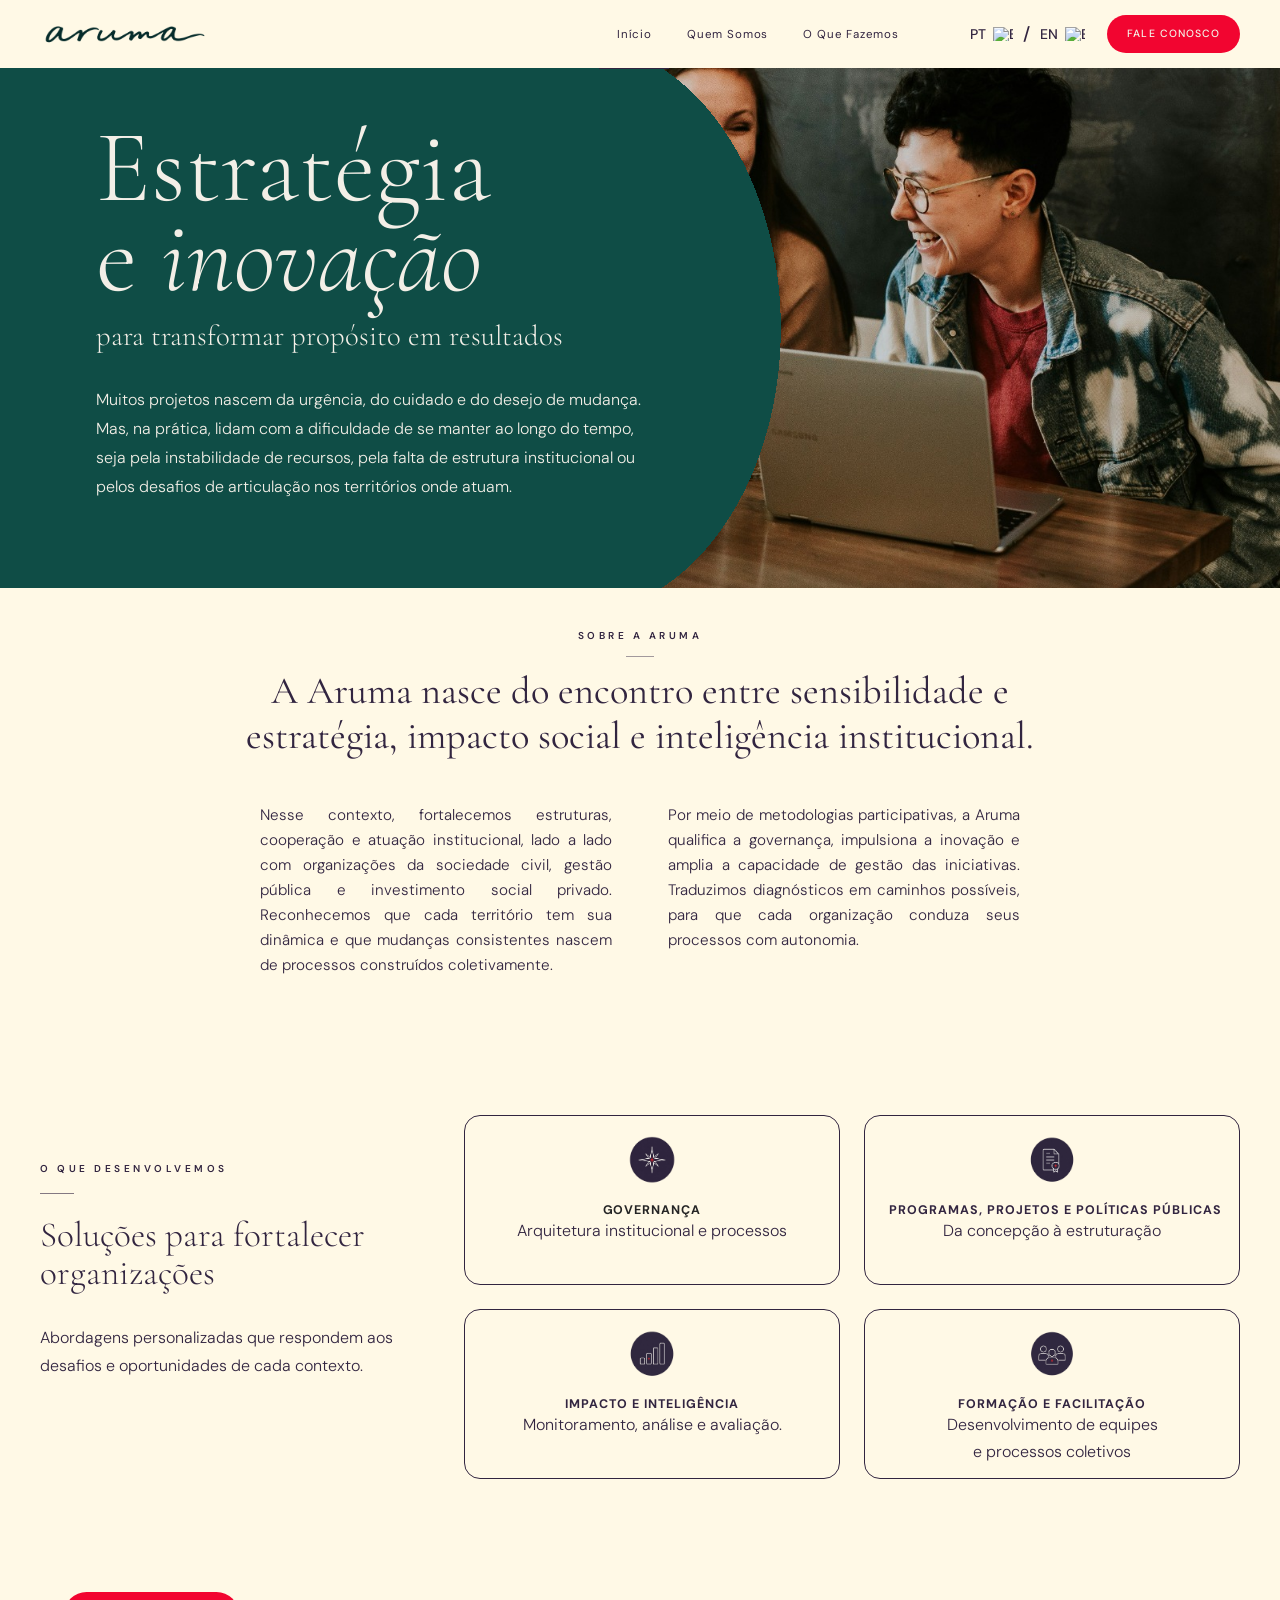
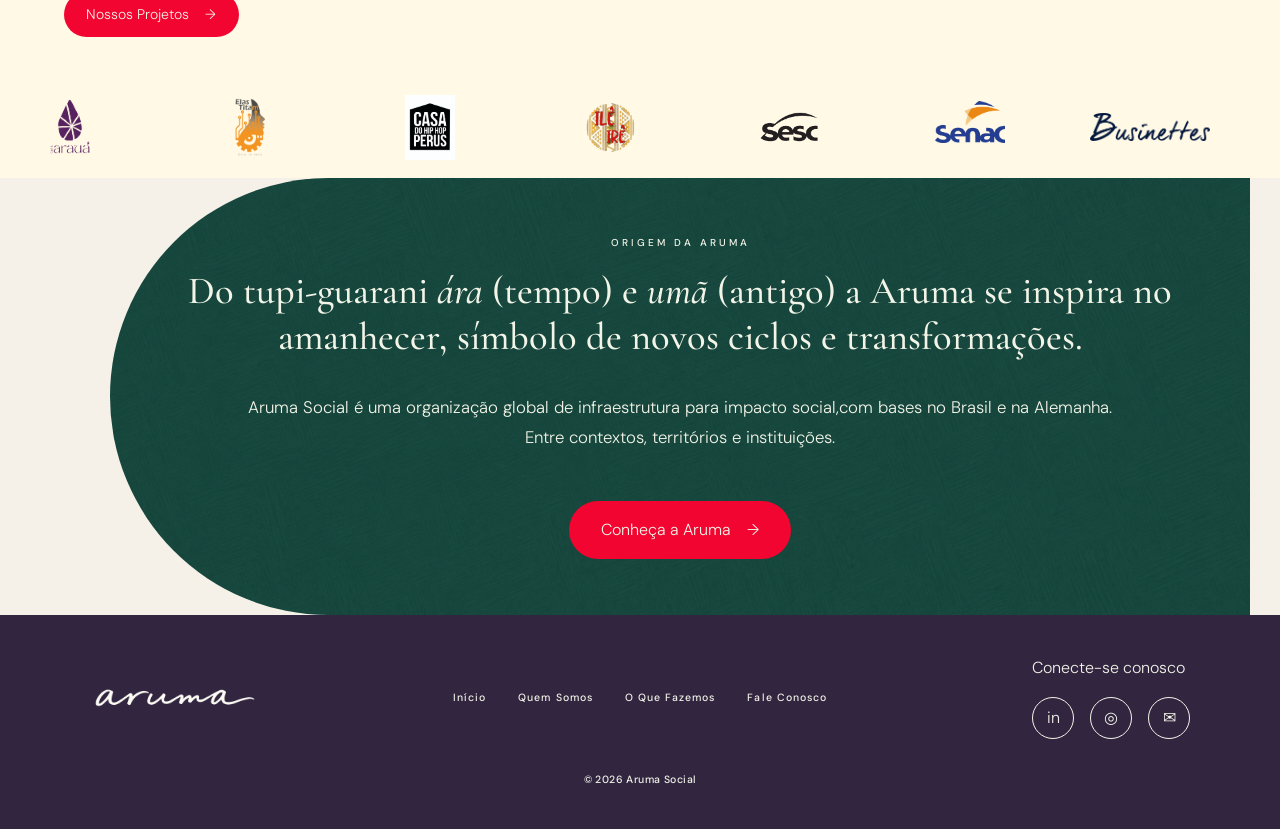
==== index.html @ 3a3c49cc "Add files via upload" ====
<!DOCTYPE html>
<html lang="pt-BR">

<head>
  <meta charset="UTF-8">
  <meta name="viewport" content="width=device-width, initial-scale=1.0">
  <title>Aruma Social — Consultoria em Impacto Social</title>
  <link rel="preconnect" href="https://fonts.googleapis.com">
  <link rel="preconnect" href="https://fonts.gstatic.com" crossorigin>
  <link
    href="https://fonts.googleapis.com/css2?family=Cormorant+Garamond:ital,wght@0,300;0,400;0,500;0,700;1,300;1,400;1,500&family=DM+Sans:opsz,wght@9..40,300;9..40,400;9..40,500&display=swap"
    rel="stylesheet">
  <link rel="stylesheet" href="aruma.css">
</head>

<body>

  <nav id="nav">
    <div class="ni">
      <a class="nb" onclick="go('home')">
        <img src="Logo-aruma-verde.png" class="nb-logo" alt="Aruma">
        <div class="nb-sep"></div>
        <div class="nb-text">
          <span class="nb-name"></span>
        </div>
      </a>
      <ul class="nl">
        <li><a class="on" data-p="home" onclick="go('home')">Início</a></li>
        <li><a data-p="quem" onclick="go('quem')">Quem Somos</a></li>
        <li><a data-p="atuacao" onclick="go('atuacao')">O Que Fazemos</a></li>
      </ul>
<div class="lang-switch" aria-label="Selecionar idioma">
  <button type="button" class="lang-option active" data-lang="pt">
    PT
    <img src="https://flagcdn.com/w40/br.png" alt="Brasil">
  </button>

  <span class="lang-separator">/</span>

  <button type="button" class="lang-option" data-lang="en">
    EN
    <img src="https://flagcdn.com/w40/us.png" alt="Estados Unidos">
  </button>
</div>
      <a class="nc" onclick="go('contato')">Fale conosco</a>
      <button type="button" class="mobile-menu-btn" aria-label="Abrir menu" aria-expanded="false">
  <span></span>
  <span></span>
  <span></span>
</button>
<div class="mobile-menu-panel" hidden>
  <a onclick="go('quem')">Quem Somos</a>
  <a onclick="go('atuacao')">O Que Fazemos</a>
  <a onclick="go('contato')">Fale Conosco</a>
</div>
    </div>
  </nav>

  <div id="page-home" class="page active">
    <section class="hero hero-new">
      <div class="hero-new-inner">
<div class="hero-palette-detail" aria-hidden="true">
  <span></span>
  <span></span>
  <span></span>
  <span></span>
  <span></span>
  <span></span>
  <span></span>
  <span></span>
</div>

        <div class="hero-new-text">
          <h1>
            Estratégia<br>
            e <em>inovação</em><br>
            <span>para transformar propósito em resultados</span>
          </h1>

          <p>
            Muitos projetos nascem da urgência, do cuidado e do desejo de mudança. Mas, na prática, lidam com a
            dificuldade de se manter ao longo do tempo, seja pela instabilidade de recursos, pela falta de estrutura
            institucional ou pelos desafios de articulação nos territórios onde atuam.
          </p>

          <div class="hero-new-image">
            <img src="banner-feito-a-mao.png" alt="Imagem institucional Aruma">
          </div>

        </div>
    </section>

    <div class="manifesto">
      <div class="wrap">
        <div class="mf-inner ai" id="quem">
          <p class="mf-label">Sobre a Aruma</p>
          <p class="mf-quote"><strong>A Aruma nasce do encontro entre sensibilidade e estratégia, impacto social e
              inteligência institucional.</strong></p>
          <div style="height:10px;"></div>
        </div>
        <div class="mf-body">
          <p>Nesse contexto, fortalecemos estruturas, cooperação e atuação institucional, lado a lado com organizações
            da sociedade civil, gestão pública e investimento social privado.
            Reconhecemos que cada território tem sua dinâmica e que mudanças consistentes nascem de processos
            construídos coletivamente.
          </p>

          <p>Por meio de metodologias participativas, a Aruma qualifica a governança, impulsiona a inovação e amplia a
            capacidade de gestão das iniciativas. Traduzimos diagnósticos em caminhos possíveis, para que cada
            organização conduza seus processos com autonomia.</p>
        </div>
      </div>
    </div>
    <div class="solutions">
      <div class="wrap">

        <div class="solutions-head">
          <p class="solutions-label">O que desenvolvemos</p>

          <h2 style="font-size:2.2rem !important; line-height:1.08 !important;">Soluções para fortalecer organizações
          </h2>
          <p class="solutions-intro">
            Abordagens personalizadas que respondem aos desafios e oportunidades de cada contexto.
          </p>
        </div>
        <div class="solutions-grid">
          <div class="solution-card card-governanca" onclick="goToSection('sec-governanca')">
            <img src="estrela-icone.png" class="solution-icon" alt="">
            <h3>Governança</h3>
            <p class="card-desc-ajuste">Arquitetura institucional e processos</p>
          </div>

          <div class="solution-card" onclick="goToSection('sec-programas')">
            <img src="documento-icone.png" class="solution-icon" alt="">
            <h3>Programas, Projetos e Políticas Públicas</h3>
            <p class="programas-desc">Da concepção à estruturação</p>
          </div>

          <div class="solution-card" onclick="goToSection('sec-impacto')">
            <img src="analise-icone.png" class="solution-icon" alt="">
            <h3>Impacto e Inteligência</h3>
            <p class="card-desc-ajuste">Monitoramento, análise e avaliação.</p>
          </div>

          <div class="solution-card" onclick="goToSection('sec-formacao')">
            <img src="coletivo-icone.png" class="solution-icon" alt="">
            <h3>Formação e Facilitação</h3>
            <p class="card-desc-ajuste">Desenvolvimento de equipes <br> e processos coletivos</p>
          </div>
        </div>

      </div>
    </div>
<section class="partners-section">
  <p class="partners-title"></p>

<a class="origin-btn partners-btn" onclick="goToPortfolio()">
   Nossos Projetos
  <span>→</span>
</a>

 <div class="partners-carousel">
  <div class="partners-track">

    <!-- PRIMEIRA SEQUÊNCIA -->

    <div class="partner-logo">
      <img src="logo_araua.png" alt="Casa Arauá">
    </div>

    <div class="partner-logo">
      <img src="logo_elas_titam.png" alt="Elas Titam">
    </div>

    <div class="partner-logo">
      <img src="logo_hip_hop.jpg" alt="Casa do Hip Hop Perus">
    </div>

    <div class="partner-logo">
      <img src="logo_ile_ire.png" alt="Ilê Irê">
    </div>

    <div class="partner-logo">
      <img src="logo_sesc.PNG" alt="Sesc">
    </div>

    <div class="partner-logo">
      <img src="logo_senac.png" alt="Senac São Paulo">
    </div>

    <div class="partner-logo">
      <img src="Businettes-dark-blue-logo.webp" alt="Businettes">
    </div>

    <div class="partner-logo">
      <img src="logo_social_economy_berlim.png" alt="Social Economy Berlin">
    </div>


    <!-- REPETIÇÃO PARA O CARROSSEL CONTÍNUO -->

    <div class="partner-logo" aria-hidden="true">
      <img src="logo_araua.png" alt="">
    </div>

    <div class="partner-logo" aria-hidden="true">
      <img src="logo_elas_titam.png" alt="">
    </div>

    <div class="partner-logo" aria-hidden="true">
      <img src="logo_hip_hop.jpg" alt="">
    </div>

    <div class="partner-logo" aria-hidden="true">
      <img src="logo_ile_ire.png" alt="">
    </div>

    <div class="partner-logo" aria-hidden="true">
      <img src="logo_sesc.PNG" alt="">
    </div>

    <div class="partner-logo" aria-hidden="true">
      <img src="logo_senac.png" alt="">
    </div>

    <div class="partner-logo" aria-hidden="true">
      <img src="Businettes-dark-blue-logo.webp" alt="">
    </div>

    <div class="partner-logo" aria-hidden="true">
      <img src="logo_social_economy_berlim.png" alt="">
    </div>

  </div>
</div>
</section>
 <section class="origin-section">
  <div class="origin-content">
    <p class="origin-label">Origem da Aruma</p>

        <h2>Do tupi-guarani <em>ára</em> (tempo) e <em>umã</em> (antigo) a Aruma se inspira no amanhecer, símbolo de
          novos ciclos e transformações.</h2>
        <p>Aruma Social é uma organização global de infraestrutura para impacto social,com bases no Brasil e na Alemanha.
              Entre contextos, territórios e instituições.</p>

        

        <a class="origin-btn" onclick="go('quem')">
          Conheça a Aruma
          <span>→</span>
        </a>
      </div>
    </section>
    <div class="pgf">
      <div class="pgf-in">
        <div class="pgf-brand" onclick="go('home')" style="cursor:pointer;">
          <img src="aruma-logo-branca.png" alt="">
          <span></span>
        </div>
        <p class="pgf-copy">© 2026 Aruma Social </p>
        <div class="pgf-navigation">

          <div class="pgf-links">
            <a onclick="go('home')">Início</a>
            <a onclick="go('quem')">Quem Somos</a>
            <a onclick="go('atuacao')">O Que Fazemos</a>
            <a onclick="go('contato')">Fale Conosco</a>
          </div>
        </div>

        <div class="pgf-contact">
          <p class="pgf-title">Conecte-se conosco</p>

          <div class="pgf-social">
            <span class="pgf-social-icon">in</span>
            <span class="pgf-social-icon">◎</span>
            <span class="pgf-social-icon">✉</span>
          </div>
        </div>
      </div>
    </div>
  </div>

  <div id="page-quem" class="page">
    <div class="qs-hero">
      <div class="qs-hero-l">
        <div class="qs-ey"></div>
        <h1 class="qs-h1 ai">
          A Aruma nasce<br>do encontro<br>
          <em>entre sensibilidade</em><br>e <em>estratégia</em>
        </h1>
      </div>
      <div class="qs-hero-r">
        <p class="qs-pull ai">Fortalecer as capacidades de organizações,
          programas e redes de colaboração é essencial para promover mudanças duradouras nos territórios</p>
      </div>
    </div>
    <div class="qs-body">
      <div class="qs-row ai">
        <div>
          <div class="qs-al">
            <div class="qs-al">Propósito e Visão</div>
          </div>
        </div>
        <div>
          <p class="qp">Acreditamos que gerar impacto social duradouro exige mais do que recursos, boas ideias ou
            compromisso com uma causa. É a combinação entre estratégia, governança e capacidade de implementação que
            torna as transformações possíveis.
            Nossa visão é fortalecer organizações da sociedade civil, gestão pública e investimento social privado,
            ampliando sua capacidade de decisão e atuação.
          </p>
        </div>
      </div>
      <div class="qs-row ai">
        <div>
          <div class="qs-al">Trajetória</div>
        </div>
        <div>
          <p class="qp">Nossa trajetória reúne mais de 10 anos de experiência no campo social, em diferentes países e
            contextos, a partir da observação de um desafio recorrente: iniciativas relevantes nem sempre alcançam seu
            potencial devido à ausência de estruturas de governança, processos claros e capacidade de execução. Muitas
            vezes, perdem força não por falta de propósito, mas por limitações institucionais que dificultam sua
            consolidação e crescimento.
            É a esse desafio que a Aruma responde.
          </p>
        </div>
      </div>
      <div class="team-wrap">
        <div class="team-lbl ai">Equipe</div>
        <div class="team-grid ai d1">
          <div class="tc">
            <div class="team-avatar">
              <img src="" alt="Thaís do Amaral Adorno">
            </div>
            <div class="tc-name">Thaís do Amaral Adorno</div>
            <div class="tc-role">Codiretora Executiva</div>
            <a class="team-linkedin" href="https://www.linkedin.com/in/thaisadorno/" target="_blank" aria-label="LinkedIn Thaís do Amaral Adorno">in</a>
            <p class="tc-bio">Assistente social com mais de 10 anos de experiência em projetos sociais e políticas
              públicas. Planejamento estratégico, gestão de projetos e fortalecimento institucional, com experiência
              internacional em Berlim.</p>
          </div>
          <div class="tc">
            <div class="team-avatar">
              <img src="Foto - Mariliz.png" alt="Mariliz Mazzoni Magaton Bento">
            </div>
            <div class="tc-name">Mariliz Mazzoni Magaton Bento</div>
            <div class="tc-role">Codiretora Executiva
            </div>
            <a class="team-linkedin" href="https://www.linkedin.com/in/marilizmazzoni" target="_blank" aria-label="LinkedIn Mariliz Mazzoni Magaton Bento">in</a>
            <p class="tc-bio">Fundadora da Aruma Social e mestre em gestão e políticas públicas (FGV-EAESP). Bacharel em
              Serviço Social (UNIFESP) com mais de doze anos de experiência no terceiro setor, iniciativas privadas e
              gestão pública.
              Especialista em Gerenciamento de Projetos - PMI®, atua na estruturação de programas e políticas públicas
              com foco em desenvolvimento social. Especialista em avaliação de políticas públicas (UFMG) e Building
              Blocks of Effective M&E Systems (World Bank), também é docente de Tecnologias Sociais e Desenvolvimento
              Humano no Senac São Paulo.
              Experiência com liderança de diagnósticos participativos, mobilização comunitária para fortalecimento de
              iniciativas de impacto social. Fundadora da Casa Arauá — Cuidado em Comunidade que, desde 2016, atua com
              direitos das mulheres e estratégias públicas e intersetoriais de cuidado em comunidade. </p>
          </div>
          <div class="tc">
            <div class="team-avatar">
              <img src="Foto Oscar.png" alt="Oscar do Amaral Adorno">
            </div>
            <div class="tc-name">Oscar do Amaral Adorno</div>
            <div class="tc-role" style="color:var(--ink3)">Engenheiro, especialista Associado</div>
            <a class="team-linkedin" href="https://www.linkedin.com/in/oscaradorno/" target="_blank" aria-label="LinkedIn Oscar do Amaral Adorno">in</a>
            <p class="tc-bio">Especialista em transformação organizacional e eficiência de processos, com mais de 15
              anos de experiência em consultoria de alta gestão e redesenho institucional.</p>
          </div>
        </div>
      </div>
    </div>
     <p class="partners-title">PARCEIROS & APOIADORES</p>
    <div class="qs-close">
      <div class="qs-close-in ai">
        <blockquote class="qs-bq">Sensibilidade para compreender contextos.<br> Estratégia para transformar
          possibilidades em ação.</blockquote>
        <div>
          <p class="qs-cr p">Veja como isso se traduz na prática.</p><a class="btn btn-blue"
            onclick="go('atuacao')">Nossa Atuação <svg viewBox="0 0 16 16">
              <path d="M3 8h10M8 3l5 5-5 5" />
            </svg></a>
        </div>
      </div>
    </div>
    <div class="pgf">
      <div class="pgf-in">
        <div class="pgf-brand" onclick="go('home')" style="cursor:pointer;">
          <img src="aruma-logo-branca.png" alt="">
          <span></span>
        </div>
        <p class="pgf-copy">© 2026 Aruma Social</p>
        <div class="pgf-navigation">


          <div class="pgf-links">
            <a onclick="go('home')">Início</a>
            <a onclick="go('quem')">Quem Somos</a>
            <a onclick="go('atuacao')">O Que Fazemos</a>
            <a onclick="go('contato')">Fale Conosco</a>
          </div>
        </div>

        <div class="pgf-contact">
          <p class="pgf-title">Conecte-se conosco</p>

          <div class="pgf-social">
            <span class="pgf-social-icon">in</span>
            <span class="pgf-social-icon">◎</span>
            <span class="pgf-social-icon">✉</span>
          </div>
        </div>
      </div>
    </div>
  </div>

<div id="page-atuacao" class="page">
  <div class="atu-top">
      <div class="atu-top-in">
        <div>
          <div class="atu-ey ai"></div>
          <h1 class="atu-h1 ai d1">O trabalho<br>da <em>Aruma</em></h1>
        </div>
        <div class="ai d2">
          <p style="font-size:1rem;line-height:1.87;color:var(--ink3);margin-bottom:1rem">Quatro frentes que abrangem fortalecimento institucional, desenvolvimento de projetos e geração de impacto social. <br>
            Elas reúnem competências, metodologias e serviços específicos e podem ser desenvolvidas de forma
            independente ou integradas em uma mesma estratégia, conforme as necessidades de cada projeto.
            Explore cada uma delas para conhecer como atuamos na prática.
          </p>
        </div>
      </div>
    </div>

    <div class="sb accent" id="sec-governanca">
      <div class="sb-t ai">
        <div class="sb-num"></div>
        <h2 class="sb-title">Governança</h2>
        <h3 class="sb-subtitle">
          Fortalecimento institucional, estratégia organizacional e sustentabilidade.
        </h3>
        <p class="sb-lead">Estruturamos sistemas de governança adaptados à realidade de cada organização, com definição
          de papéis, organização de fluxos de decisão, estruturação de processos internos e elaboração de relatórios
          institucionais.
          Também apoiamos a construção de Teorias da Mudança, alinhando propósito, estratégias e resultados esperados.
        </p>

        <p class="sb-note">Governança não é sobre controle. É sobre permitir que uma iniciativa funcione com clareza,
          responsabilidade e continuidade.</p>
      </div>
      <div class="sb-p"><img
          src="https://images.unsplash.com/photo-1497366811353-6870744d04b2?auto=format&fit=crop&w=1000&q=80"
          alt="Governança"></div>
    </div>

    <div class="sb r warm" id="sec-programas">
      <div class="sb-p" style="grid-column:1;grid-row:1"><img
          src="https://images.unsplash.com/photo-1552664730-d307ca884978?auto=format&fit=crop&w=1000&q=80" alt="Método">
      </div>
      <div class="sb-t ai" style="grid-column:2;grid-row:1">
        <div class="sb-num"></div>
        <h2 class="sb-title">Programas, Projetos e Políticas Públicas</h2>
        <h3 class="sb-subtitle">
          Estruturação de iniciativas para viabilidade institucional e financeira.
        </h3>
        <p class="sb-lead">Atuamos na concepção e estruturação de programas, projetos e políticas públicas, apoiando
          organizações, governos, coletivos e iniciativas independentes na transformação de ideias em propostas viáveis
          e aptas à captação de recursos.</p>
        <p class="sb-lead">Inclui o desenvolvimento de projetos para editais, o apoio à formalização de coletivos e organizações,
           a organização de portfólios institucionais e a construção de estratégias de sustentabilidade financeira.</p>
        <p class="sb-note">
          Ideias precisam de estrutura para ganhar forma, legitimidade e possibilidade de transformação.
        </p>
      </div>
    </div>

    <div class="sb off" id="sec-impacto">
      <div class="sb-t ai">
        <div class="sb-num"></div>
        <h2 class="sb-title">Impacto e Inteligência</h2>
        <h3 class="sb-subtitle">
          Monitoramento, análise e avaliação de impacto.
        </h3>
        <p class="sb-lead">Atuamos com pesquisa, análise territorial e monitoramento de impacto social, desenvolvendo
          sistemas personalizados de acompanhamento e avaliação.</p>
        <p class="sb-lead">Estruturamos indicadores qualitativos e quantitativos, dashboards e soluções de análise de
          dados, incluindo integrações com ferramentas como Power BI, para apoiar a tomada de decisão e o aprimoramento
          contínuo de programas e projetos.</p>
        <p class="sb-lead">Nossa abordagem combina escuta qualitativa e análise quantitativa, organizando informações
          que permitem acompanhar a evolução, os resultados e os efeitos das iniciativas ao longo do tempo.</p>
        <p class="sb-note">Medir impacto é transformar dados em ação e aprendizado.</p>

      </div>
      <div class="sb-p"><img
          src="https://images.unsplash.com/photo-1551288049-bebda4e38f71?auto=format&fit=crop&w=1000&q=80"
          alt="Impacto"></div>
    </div>

    <div class="sb r accent" id="sec-formacao">
      <div class="sb-p" style="grid-column:1;grid-row:1"><img
          src="https://images.unsplash.com/photo-1523240795612-9a054b0db644?auto=format&fit=crop&w=1000&q=80"
          alt="Capacitação"></div>
      <div class="sb-t ai" style="grid-column:2;grid-row:1">
        <div class="sb-num"></div>
        <h2 class="sb-title">Formação e Facilitação</h2>
        <h3 class="sb-subtitle">
          Desenvolvimento de equipes, territórios e processos participativos
        </h3>
        <p class="sb-lead">Atuamos na facilitação de oficinas, processos formativos e metodologias participativas, no
          apoio à implementação e ao encerramento de projetos e políticas em territórios, e no desenvolvimento de
          materiais de apoio personalizados para diferentes contextos e públicos.
          Nossa abordagem combina rigor metodológico com sensibilidade às dinâmicas institucionais e territoriais,
          construindo aprendizados que fortalecem a capacidade organizacional e coletiva.</p>
        <p class="sb-note">Aprender na prática fortalece pessoas, equipes e territórios.</p>

      </div>
    </div>
<!-- PORTFÓLIOS -->
<section class="portfolio-section" id="portfolio">

  <div class="portfolio-container">

    <div class="portfolio-header">
      <p>Projetos</p>
      <h2>Da Estratégia ao Impacto</h2>
    </div>

    <div class="portfolio-grid">

      <!-- =========================
           PORTFÓLIO 01 - ILÊ IRÊ
      ========================== -->

      <div class="portfolio-card">

        <div class="portfolio-card-inner">

          <!-- FRENTE -->
          <div class="portfolio-card-front">

            <div class="portfolio-image-placeholder">
              <img src="ile_ire.png" alt="Coletivo Ilê Irê">
            </div>

            <div class="portfolio-card-info">

              <h3>Coletivo Ilê Irê</h3>

              <p>
                Fortalecimento Institucional ·
                Planejamento Estratégico · Governança
              </p>

            </div>

          </div>

          <!-- VERSO -->
          <div class="portfolio-card-back">

            <h3>Coletivo Ilê Irê</h3>

            <p>
              Precisavam transformar uma trajetória já construída
              em uma base institucional capaz de sustentar os
              próximos passos.
            </p>

            <p>
              Entramos para construir isso em conjunto. Através de
              escuta, oficinas participativas e planejamento
              estratégico, trabalhámos a estrutura, a governança e
              os principais eixos de atuação do coletivo — traduzindo
              a sua prática e identidade em uma estrutura
              institucional própria.
            </p>

            <p>
              O resultado: um Estatuto Social construído
              coletivamente, um caminho claro para a formalização
              e uma base mais sólida para a continuidade e
              sustentabilidade do projeto.
            </p>

            <div class="portfolio-tags">
              #FortalecimentoInstitucional
              #PlanejamentoEstratégico
              #Governança
              #ImpactoSocial
            </div>

          </div>

        </div>

      </div>


      <!-- =========================
           PORTFÓLIO 02 - SENAC
      ========================== -->

      <div class="portfolio-card">

        <div class="portfolio-card-inner">

          <!-- FRENTE -->
          <div class="portfolio-card-front">

            <div class="portfolio-image-placeholder">
              <img src="Senac.jpeg" alt="Senac São Paulo">
            </div>

            <div class="portfolio-card-info">

              <h3>Senac São Paulo</h3>

              <p>
                Projetos Sociais · Políticas Públicas ·
                Governança · Produção de Conhecimento
              </p>

            </div>

          </div>

          <!-- VERSO -->
          <div class="portfolio-card-back">

            <h3>Senac São Paulo</h3>

            <p>
              Responsáveis pelo desenvolvimento do livro
              <strong>Projetos Sociais: concepção, planejamento e governança</strong>,
              leitura obrigatória da pós-graduação em Projetos Sociais e
              Políticas Públicas do Centro Universitário Senac São Paulo.
            </p>

            <p>
              Construímos o conteúdo em diálogo com a equipe pedagógica,
              articulando fundamentos conceituais, ferramentas de planejamento
              e discussões de governança com casos e linguagem próximos da
              realidade de quem atua na ponta.
            </p>

            <p>
              O resultado é uma obra de referência que sustenta a formação
              de novas gerações de profissionais do campo social.
            </p>

            <div class="portfolio-tags">
              #ProjetosSociais
              #PolíticasPúblicas
              #Governança
              #ProduçãoDeConhecimento
            </div>

          </div>

        </div>

      </div>


      <!-- =========================
           PORTFÓLIO 03 - CASA ARAUÁ
      ========================== -->

      <div class="portfolio-card">

        <div class="portfolio-card-inner">

          <!-- FRENTE -->
          <div class="portfolio-card-front">

            <div class="portfolio-image-placeholder">
              <img src="Casa_Araua.jpg" alt="Casa Arauá">
            </div>

            <div class="portfolio-card-info">

              <h3>Casa Arauá</h3>

              <p>
                Cuidado em Comunidade · Equidade de Gênero ·
                Territórios · Educação Popular
              </p>

            </div>

          </div>

          <!-- VERSO -->
          <div class="portfolio-card-back">

            <h3>Casa Arauá</h3>

            <p>
              Cuidar ainda é tratado como tarefa privada, invisível,
              feminizada e desigualmente distribuída. Transformar o
              cuidado em responsabilidade coletiva e bem público é
              o ponto de partida desse trabalho.
            </p>

            <p>
              Em conjunto com a Casa Arauá, desenhamos oficinas e ações
              de cuidado em comunidade, ofertadas principalmente ao Sesc
              São Paulo, Organizações Sociais e públicos em situação de
              vulnerabilidade, alcançando mulheres, crianças e pessoas idosas.
            </p>

            <p>
              Partimos da ideia de que cuidar se aprende e se compartilha,
              construindo práticas que redistribuem responsabilidades e
              fortalecem redes territoriais, em diálogo com a Política
              Nacional de Cuidados.
            </p>

            <p>
              O resultado é uma rede de pessoas e organizações mais
              preparadas para sustentar o cuidado como prática comum.
            </p>

            <div class="portfolio-tags">
              #CuidadoEmComunidade
              #PolíticaNacionalDeCuidados
              #EquidadeDeGênero
              #Territórios
              #EducaçãoPopular
            </div>

          </div>

        </div>

      </div>
        <!-- =========================
     PORTFÓLIO 04 - ELAS TITAM
========================== -->

<div class="portfolio-card">

  <div class="portfolio-card-inner">

    <!-- FRENTE -->
    <div class="portfolio-card-front">

      <div class="portfolio-image-placeholder">
        <img src="Elas_titam.jpeg" alt="Elas Titam">
      </div>

      <div class="portfolio-card-info">

        <h3>Elas Titam</h3>

        <p>
          Violência contra a Mulher · Segurança Digital ·
          Tecnologia Social · Equidade de Gênero
        </p>

      </div>

    </div>

    <!-- VERSO -->
    <div class="portfolio-card-back">

      <h3>Elas Titam</h3>

      <p>
        Como a tecnologia pode apoiar o enfrentamento da violência
        contra a mulher?
      </p>

      <p>
        Fizemos a ponte entre duas organizações especialistas, uma
        no atendimento a vítimas de violência e outra em tecnologias
        digitais, e desenhamos juntas o projeto Tecnologias para o
        Enfrentamento da Violência contra a Mulher.
      </p>

      <p>
        A proposta qualifica profissionais dos serviços de atendimento
        em ferramentas e segurança digital, preparando as equipes para
        lidar com rastreamento de dados, monitoramento e outras formas
        de invasão que atravessam as situações de violência contra as
        mulheres na atualidade.
      </p>

      <p>
        O resultado é uma rede de atendimento mais preparada para
        proteger mulheres também no ambiente digital.
      </p>

      <div class="portfolio-tags">
        #ViolênciaContraAMulher
        #SegurançaDigital
        #TecnologiaSocial
        #EquidadeDeGênero
        #ArticulaçãoDeParcerias
      </div>

    </div>

  </div>

</div>
<!-- =========================
     PORTFÓLIO 05 - CASA DO HIP HOP PERUS
========================== -->

<div class="portfolio-card">

  <div class="portfolio-card-inner">

    <!-- FRENTE -->
    <div class="portfolio-card-front">

      <div class="portfolio-image-placeholder">
        <img src="casa_hiphop_perus.jpg" alt="Casa do Hip Hop Perus">
      </div>

      <div class="portfolio-card-info">

        <h3>Casa do Hip Hop Perus</h3>

        <p>
          Cultura Periférica · Hip Hop · Governança ·
          Captação de Recursos · Territórios
        </p>

      </div>

    </div>

    <!-- VERSO -->
    <div class="portfolio-card-back">

      <h3>Casa do Hip Hop Perus</h3>

      <p>
        Há mais de dez anos, um coletivo transforma vidas através
        do hip hop em Perus, um dos territórios mais vulneráveis de
        São Paulo. Porém, em mais de uma década de atuação, havia
        acessado apenas um financiamento público.
      </p>

      <p>
        Ao lado do coletivo, trabalhamos na estruturação de projetos
        com desenho e governança bem definidos, traduzindo em linguagem
        de edital a potência de um trabalho que já existia.
      </p>

      <p>
        Por meio de um termo de parceria, seguimos juntos no desenho,
        monitoramento, avaliação e prestação de contas das iniciativas
        da Casa.
      </p>

      <p>
        O resultado foi a conquista do primeiro lugar no edital de
        cultura periférica da Política Nacional Aldir Blanc do Estado
        de São Paulo, disputado com iniciativas do estado inteiro.
      </p>

      <div class="portfolio-tags">
        #CulturaPeriférica
        #HipHop
        #Governança
        #CaptaçãoDeRecursos
        #Territórios
      </div>

    </div>

  </div>

</div>
    </div>

  </div>

</section>
    <div class="atu-close">
      <div class="atu-close-in ai">

        <div>
          <p style="font-size:.94rem;line-height:1.82;color:var(--ink3);margin-bottom:2rem">Cada relação começa por uma
            conversa.</p> <div class="btn-center"></div><a class="btn btn-blue" onclick="go('contato')">Fale conosco <svg viewBox="0 0 16 16">
              <path d="M2 8h12M9 3l5 5-5 5" />
            </svg></a>
        </div>
      </div>
    </div>
    <div class="pgf">
      <div class="pgf-in">
        <div class="pgf-brand" onclick="go('home')" style="cursor:pointer;">
          <img src="aruma-logo-branca.png" alt="">
          <span></span>
        </div>

        <div class="pgf-navigation">


          <div class="pgf-links">
            <a onclick="go('home')">Início</a>
            <a onclick="go('quem')">Quem Somos</a>
            <a onclick="go('atuacao')">O Que Fazemos</a>
            <a onclick="go('contato')">Fale Conosco</a>
          </div>
        </div>

        <div class="pgf-contact">
          <p class="pgf-title">Conecte-se conosco</p>

          <div class="pgf-social">
            <span class="pgf-social-icon">in</span>
            <span class="pgf-social-icon">◎</span>
            <span class="pgf-social-icon">✉</span>
          </div>
        </div>
        <p class="pgf-copy">© 2026 Aruma Social</p>
      </div>
    </div>
  </div>

  <div id="page-contato" class="page" style="background:var(--bg2); padding:5.5rem 0; border-top:1px solid var(--brd)">
    <div class="cont-top">
      <div class="cont-top-l">
        <div class="cont-ey">Contato</div>
        <h1 class="cont-hl ai"><b>Inicie</b><br>uma <em>conversa.</em></h1>
      </div>
      <div class="cont-top-r">
        <p class="cont-sub ai">Trabalhamos ao lado de organizações para estruturar caminhos possíveis com escuta,
          cuidado e precisão. Cada relação começa por uma conversa.</p>
      </div>
    </div>
    <div class="cont-body">
      <div class="cont-grid">
        <div class="ai">
          <div class="ci-title">Aruma Social</div>
          <div class="ci-row"><span class="ci-lbl">E-mail</span><span class="ci-val"><a
                href="mailto:contato@arumasocial.com">contato@arumasocial.com</a></span></div>
          <div class="ci-row"><span class="ci-lbl">CNPJ</span><span class="ci-val">64.268.181/0001-14</span></div>
          <div class="ci-row"><span class="ci-lbl">Sede</span><span class="ci-val">São Paulo, SP — Brasil</span></div>
          <div class="ci-row"><span class="ci-lbl">Instagram</span><span class="ci-val"><a
                href="#">@arumasocial</a></span></div>
          <div class="ci-brand"><img src="aruma-logo-branca.png" alt=""><span></span></div>
        </div>
        <div class="cform ai d1">
          <div class="cform-title">Inicie uma conversa</div>
          <div class="cf"><label>Nome</label><input type="text" placeholder="Seu nome"></div>
          <div class="cf"><label>Organização</label><input type="text" placeholder="Nome da organização"></div>
          <div class="cf"><label>E-mail</label><input type="email" placeholder="seu@email.com"></div>
          <div class="cf"><label>Área de interesse</label>
            <select>
              <option value="">Selecione</option>
              <option>Governança</option>
              <option>Metodologia ARUMA</option>
              <option>Impacto &amp; Inteligência</option>
              <option>Capacitação</option>
              <option>Outro</option>
            </select>
          </div>
          <div class="cf"><label>Mensagem</label><textarea
              placeholder="Como podemos ajudar sua organização?"></textarea></div>
          <button class="cbtn">Enviar mensagem <svg viewBox="0 0 16 16">
              <path d="M2 8h12M9 3l5 5-5 5" />
            </svg></button>
        </div>
      </div>
    </div>
    <div class="pgf">
      <div class="pgf-in">
        <div class="pgf-brand" onclick="go('home')" style="cursor:pointer;">
          <img src="aruma-logo-branca.png" alt="">
          <span></span>
        </div>
        <p class="pgf-copy">© 2026 Aruma Social</p>
        <div class="pgf-navigation">


          <div class="pgf-links">
            <a onclick="go('home')">Início</a>
            <a onclick="go('quem')">Quem Somos</a>
            <a onclick="go('atuacao')">O Que Fazemos</a>
            <a onclick="go('contato')">Fale Conosco</a>
          </div>
        </div>

        <div class="pgf-contact">
          <p class="pgf-title">Conecte-se conosco</p>

          <div class="pgf-social">
            <span class="pgf-social-icon">in</span>
            <span class="pgf-social-icon">◎</span>
            <span class="pgf-social-icon">✉</span>
          </div>
        </div>
      </div>
    </div>
  </div>
<script src="idiomas.js"></script>
  <script src="aruma.js"></script>
</body>

</html>
---- aruma.css ----
*,
*::before,
*::after {
  box-sizing: border-box;
  margin: 0;
  padding: 0;
}

:root {
  --bg: #f6f1e8;
  --bg2: #ede6d9;
  --bg3: #e4d9c8;
  --olive: #556b5d;
  --olive2: #3e5247;
  --blue: #3f5361;
  --blue2: #2e3f4e;
  --copper: #b9785d;
  --copper2: #9a5e44;
  --copper-pale: #f7ebe4;
  --ink: #252525;
  --ink2: #3c3028;
  --ink3: #6a6050;
  --ink4: #a09280;
  --brd: #d8ccba;
  --brd2: #c8b49a;
  --off: #fdfaf4;
}

html {
  font-size: 16px;
  scroll-behavior: smooth;
}

body {
  font-family: "DM Sans", sans-serif;
  font-weight: 300;
  background: var(--bg);
  color: var(--ink);
  -webkit-font-smoothing: antialiased;
  overflow-x: hidden;
  line-height: 1.65;
}

::selection {
  background: var(--copper);
  color: #fff;
}

::-webkit-scrollbar {
  width: 2px;
}

::-webkit-scrollbar-thumb {
  background: var(--olive);
}

.page {
  display: none;
}

.page.active {
  display: block;
  animation: pgIn 0.45s cubic-bezier(0.22, 1, 0.36, 1) forwards;
}

@keyframes pgIn {
  from {
    opacity: 0;
    transform: translateY(8px);
  }

  to {
    opacity: 1;
    transform: translateY(0);
  }
}

/* ══ NAV — editorial premium ══ */
#nav {
  position: fixed;
  inset: 0 0 auto;
  z-index: 500;
  height: 68px;
  background: #f3f4e8;
  backdrop-filter: blur(20px);
  border-bottom: 2px solid #852127;
  transition: box-shadow 0.4s;
}

#nav.scrolled {
  box-shadow: 0 1px 20px rgba(37, 37, 37, 0.07);
}

.ni {
  max-width: 1440px;
  margin: 0 auto;
  padding: 0 2.5rem;
  height: 68px;
  display: flex;
  align-items: center;
}

.nb {
  display: flex;
  align-items: center;
  gap: 0;
  text-decoration: none;
  cursor: pointer;
  margin-right: auto;
}

.nb-logo {
  width: 170px;
  height: auto;
  object-fit: contain;
  flex-shrink: 0;
}

.nb-sep {
  display: none;
}

.nb-text {
  display: flex;
  flex-direction: column;
  gap: 2px;
}

.nb-name {
  font-family: "Cormorant Garamond", serif;
  font-size: 17px;
  font-weight: 500;
  letter-spacing: 0.14em;
  color: var(--ink);
  line-height: 1;
}

.nl {
  display: flex;
  list-style: none;
  margin: 0 2rem 0 0;
}

.nl a {
  display: block;
  padding: 0 1.1rem;
  height: 68px;
  line-height: 68px;
  font-size: 11.5px;
  letter-spacing: 0.07em;
  font-weight: 400;
  color: #2f4356;
  text-decoration: none;
  cursor: pointer;
  border-bottom: 1.5px solid transparent;
  margin-bottom: -1px;
  transition:
    color 0.22s,
    border-color 0.22s;
}

.nl a:hover {
  color: var(--ink);
}

.nl a.on {
  color: #2f4356;
  border-color: #f3f4e8;
}

.nc {
  font-size: 10.5px;
  letter-spacing: 0.1em;
  text-transform: uppercase;
  font-weight: 500;
  color: var(--off);
  background: #852127;
  padding: 10px 20px;
  border-radius: 30px;
  cursor: pointer;
  text-decoration: none;
  transition: background 0.25s;
  flex-shrink: 0;
}

.nc:hover {
  background: #6f1b20;
}

/* ── UTILS ── */
.wrap {
  max-width: 1440px;
  margin: 0 auto;
  padding: 0 2.5rem;
}

.serif {
  font-family: "Cormorant Garamond", serif;
}

hr.hr {
  border: none;
  border-top: 1px solid var(--brd);
}

/* ANIMATE */
.ai {
  opacity: 0;
  transform: translateY(18px);
  transition:
    opacity 0.9s cubic-bezier(0.22, 1, 0.36, 1),
    transform 0.9s cubic-bezier(0.22, 1, 0.36, 1);
}

.ai.sl {
  transform: translateX(-16px);
}

.ai.fade {
  transform: none;
}

.ai.d1 {
  transition-delay: 0.12s;
}

.ai.d2 {
  transition-delay: 0.24s;
}

.ai.d3 {
  transition-delay: 0.36s;
}

.ai.d4 {
  transition-delay: 0.48s;
}

.ai.v {
  opacity: 1;
  transform: none !important;
}

/* ── BUTTONS ── */
.btn {
  display: inline-flex;
  align-items: center;
  gap: 7px;
  font-size: 11px;
  letter-spacing: 0.1em;
  text-transform: uppercase;
  font-weight: 500;
  padding: 12px 24px;
  border-radius: 30px;
  text-decoration: none;
  cursor: pointer;
  transition: all 0.25s;
  border: none;
}

.btn-blue {
  background: #fff;
  color: #852127;
  border: 1px solid #852127;
}

.btn-blue:hover {
  background: #6f1b20;
}

.btn-olive {
  background: var(--olive);
  color: var(--off);
}

.btn-olive:hover {
  background: var(--olive2);
}

.btn-copper {
  background: var(--copper);
  color: #fff;
}

.btn-copper:hover {
  background: var(--copper2);
}

.btn-out-olive {
  background: transparent;
  color: var(--olive);
  border: 1.5px solid var(--olive);
}

.btn-out-olive:hover {
  background: var(--olive);
  color: var(--off);
}

.btn-out-blue {
  background: transparent;
  color: var(--blue);
  border: 1.5px solid rgba(63, 83, 97, 0.4);
}

.btn-out-blue:hover {
  background: var(--blue);
  color: var(--off);
}

.btn-ghost {
  background: #fff;
  color: #852127;
  border: 1px solid #852127;
}

.btn-inv {
  background: rgba(253, 250, 244, 0.1);
  color: rgba(253, 250, 244, 0.88);
  border: 1px solid rgba(253, 250, 244, 0.2);
}

.btn-inv:hover {
  background: rgba(253, 250, 244, 0.18);
}

.btn svg {
  width: 12px;
  height: 12px;
  stroke: #852127;
  fill: none;
  stroke-width: 2;
  stroke-linecap: round;
  stroke-linejoin: round;
}

/* ════ HOME ════ */
.hero {
  min-height: 100vh;
  padding-top: 68px;
  background:
    linear-gradient(90deg, #d8e8eb 0%, #d8e8eb 48%, rgba(216, 232, 235, 0) 70%),
    url("hero-aruma.png") right center / contain no-repeat,
    #d8e8eb;
  position: relative;
  overflow: hidden;
}

.hero::before {
  display: none !important;
}

.hero-inner {
  max-width: 1440px;
  margin: 0 auto;
  padding: 0 2.5rem;
  min-height: calc(100vh - 68px);
  display: grid;
  grid-template-rows: 1fr auto;
  position: relative;
  z-index: 1;
}

.hero-main {
  display: grid;
  grid-template-columns: 1fr 1fr;
  gap: 0;
  align-items: end;
  padding: 4.5rem 0 0;
}

.hero-l {
  padding-right: 4rem;
  padding-bottom: 3rem;
  display: flex;
  flex-direction: column;
  justify-content: flex-end;
}

.hero-eyebrow {
  font-size: 10px;
  letter-spacing: 0.32em;
  text-transform: uppercase;
  color: var(--olive);
  font-weight: 500;
  margin-bottom: 2.5rem;
  display: flex;
  align-items: center;
  gap: 10px;
}

.hero-eyebrow::before {
  display: none;
}

.hero-word {
  font-family: "Cormorant Garamond", serif;
  font-size: clamp(5rem, 12vw, 13rem);
  font-weight: 300;
  line-height: 0.92;
  letter-spacing: -0.03em;
  color: #f3efe7;
  margin-bottom: 2.5rem;
  position: relative;
}

.hero-word em {
  font-style: italic;
  color: #f3efe7;
}

.hero-word .blue {
  color: var(--blue);
  font-weight: 700;
}

.hero-body {
  max-width: 480px;
  border-top: 1px solid var(--brd);
  padding-top: 2rem;
}

.hero-tagline {
  font-size: 1.02rem;
  line-height: 1.85;
  color: var(--ink3);
  font-weight: 300;
  margin-bottom: 2.5rem;
}

.hero-tagline em {
  color: var(--ink2);
  font-style: normal;
  font-weight: 400;
}

.hero-btns {
  display: none;
  align-items: center;
  gap: 1.25rem;
  flex-wrap: wrap;
}

.hero-r {
  display: none;
}

.hero-r img {
  position: absolute;
  inset: 0;
  width: 100%;
  height: 100%;
  object-fit: cover;
  object-position: center 25%;
  filter: saturate(0.75) brightness(0.82);
  transition: transform 12s ease;
}

.hero-r::before {
  content: "";
  position: absolute;
  left: 0;
  top: 0;
  bottom: 0;
  width: 5px;
  background: var(--olive);
  z-index: 2;
}

.hero-r::after {
  content: "";
  position: absolute;
  inset: 0;
  background:
    linear-gradient(to top, rgba(246, 241, 232, 0.12) 0%, transparent 30%),
    linear-gradient(to bottom, rgba(246, 241, 232, 0.08) 0%, transparent 20%);
  z-index: 1;
}

.hero-foot {
  padding: 2rem 0 3rem;
  display: flex;
  align-items: center;
  justify-content: space-between;
  gap: 3rem;
  border-top: 1px solid var(--brd);
}

.hero-caption {
  font-family: "Cormorant Garamond", serif;
  font-style: italic;
  font-size: 1.1rem;
  line-height: 1.4;
  white-space: nowrap;
  color: var(--ink4);
  max-width: 480px;
}

.hero-label {
  font-size: 10px;
  letter-spacing: 0.28em;
  text-transform: uppercase;
  color: var(--brd2);
  font-weight: 500;
  white-space: nowrap;
}

.sec-divider {
  display: flex;
  align-items: center;
  gap: 2rem;
  padding: 2.5rem 2.5rem;
  border-top: 1px solid var(--brd);
  max-width: 1440px;
  margin: 0 auto;
}

.sd-label {
  font-size: 10px;
  letter-spacing: 0.3em;
  text-transform: uppercase;
  color: var(--olive);
  font-weight: 500;
  white-space: nowrap;
}

.sd-line {
  flex: 1;
  height: 1px;
  background: var(--brd);
}

.sd-num {
  font-family: "Cormorant Garamond", serif;
  font-size: 1.25rem;
  font-weight: 300;
  color: var(--brd2);
}

/* ── WORKS ── */
.works {
  background: var(--bg);
  padding: 5rem 0 6rem;
}

.w-header {
  display: grid;
  grid-template-columns: 180px 1fr;
  gap: 4rem;
  align-items: baseline;
  margin-bottom: 3rem;
}

.w-lbl {
  font-size: 10px;
  letter-spacing: 0.3em;
  text-transform: uppercase;
  color: var(--olive);
  font-weight: 500;
}

.w-intro {
  font-size: 0.94rem;
  line-height: 1.75;
  color: var(--ink4);
  max-width: 360px;
  justify-self: end;
}

.wlist {
  border-top: 1px solid var(--brd);
}

.wi {
  display: flex;
  align-items: flex-start;
  justify-content: flex-start;
  gap: 34rem;
  padding: 1.2rem 0;
  border-bottom: 1px solid var(--brd);
  cursor: default;
  transition: padding-left 0.32s;
}

.wi:hover {
  padding-left: 0.6rem;
}

.wi-name {
  font-family: "Cormorant Garamond", serif;
  font-size: clamp(1.35rem, 2.3vw, 1.88rem);
  font-weight: 300;
  color: var(--ink2);
  transition: color 0.25s;
  width: 320px;
  flex-shrink: 0;
}

.wi:hover .wi-name {
  color: var(--blue);
}

.wi-right {
  display: flex;
  flex-direction: column;
  align-items: flex-start;
  gap: 0.8rem;
}

.wi-desc {
  font-size: 11px;
  letter-spacing: 0.04em;
  color: var(--ink4);
}

.wi-tag {
  font-size: 9px;
  letter-spacing: 0.14em;
  text-transform: uppercase;
  padding: 4px 10px;
  background: transparent;
  border: 1px solid var(--olive);
  color: var(--olive);
  opacity: 0;
  transition: opacity 0.25s;
}

.wi:hover .wi-tag {
  opacity: 1;
}

/* ── IMPACT ── */
.home-impact {
  background: var(--bg2);
  border-top: 1px solid var(--brd);
  border-bottom: 1px solid var(--brd);
}

.impact-inner {
  display: grid;
  grid-template-columns: 1fr 1fr;
  align-items: stretch;
  overflow: hidden;
}

.imp-photo {
  position: relative;
  overflow: hidden;
  min-height: 520px;
}

.imp-photo img {
  position: absolute;
  inset: 0;
  width: 100%;
  height: 100%;
  object-fit: cover;
  display: block;
  filter: saturate(0.72) brightness(0.78);
}

.imp-photo::before {
  content: "";
  position: absolute;
  inset: 0;
  z-index: 1;
  background: linear-gradient(
    150deg,
    rgba(185, 120, 93, 0.12) 0%,
    transparent 60%
  );
}

.imp-photo::after {
  content: "";
  position: absolute;
  inset: 0;
  z-index: 1;
  background: linear-gradient(to right, transparent 65%, var(--bg2) 100%);
}

.imp-text {
  padding: 5.5rem 4rem;
  display: flex;
  flex-direction: column;
  justify-content: center;
}

.imp-over {
  font-size: 10px;
  letter-spacing: 0.3em;
  text-transform: uppercase;
  color: var(--olive);
  font-weight: 500;
  margin-bottom: 2rem;
  display: flex;
  align-items: center;
  gap: 8px;
}

.imp-over::before {
  content: "";
  width: 16px;
  height: 1px;
  background: var(--olive);
  flex-shrink: 0;
}

.imp-h2 {
  font-family: "Cormorant Garamond", serif;
  font-weight: 300;
  line-height: 1.08;
  font-size: clamp(1.8rem, 3vw, 2.8rem);
  color: var(--ink);
  margin-bottom: 2rem;
}

.imp-h2 em {
  font-style: italic;
  color: var(--copper);
}

.imp-p {
  font-size: 0.96rem;
  line-height: 1.87;
  color: var(--ink3);
  margin-bottom: 1.2rem;
}

.imp-p strong {
  color: var(--ink2);
  font-weight: 500;
}

.imp-bq {
  font-family: "Cormorant Garamond", serif;
  font-style: italic;
  font-size: 1.1rem;
  font-weight: 300;
  line-height: 1.55;
  color: var(--ink3);
  padding-left: 1.5rem;
  border-left: 1.5px solid var(--copper);
  margin-top: 2rem;
}

/* ── CLOSE ── */
.hclose {
  background: #d8e8eb;
  padding: 5rem 0vw;
}

.hclose-in {
  max-width: 1440px;
  margin: 0 auto;
  background: #d8eff0;
  border-radius: 18px;
  padding: 0rem;
  display: grid;
  grid-template-columns: 1fr 1fr;
  gap: 0rem;
  align-items: stretch;
}

@media (min-width: 901px) {
  .hclose-in > div:last-child {
    padding-left: 3rem;
  }
}

.hclose-image {
  width: 100%;
  height: 100%;
  min-height: 350px;
  object-fit: cover;
  display: block;
  border-radius: 0;
}

.hclose-eyebrow {
  font-size: 10px;
  letter-spacing: 0.3em;
  text-transform: uppercase;
  color: var(--olive);
  font-weight: 500;
  margin-bottom: 1.5rem;
  display: flex;
  align-items: center;
  gap: 8px;
}

.hclose-q {
  font-family: "Cormorant Garamond", serif;
  font-style: italic;
  font-weight: 300;
  font-size: clamp(1.5rem, 2.8vw, 2.4rem);
  color: var(--ink);
  line-height: 1.35;
}

.hclose-right p {
  font-size: 0.96rem;
  line-height: 1.87;
  color: var(--ink3);
  margin-bottom: 2.5rem;
}

.qs-hero {
  min-height: 520px;
  padding: 8rem 5vw 5rem;
  background: url("banner-quem-somos.png") center center / cover no-repeat;
  position: relative;
  overflow: hidden;
  display: grid;
  grid-template-columns: 1.1fr 0.9fr;
  gap: 4rem;
  align-items: center;
}

.qs-hero::before {
  content: "";
  position: absolute;
  inset: 0;
  background: url("https://images.unsplash.com/photo-1497366216548-37526070297c?auto=format&fit=crop&w=1800&q=80")
    center 28% / cover;
  opacity: 0.09;
  mix-blend-mode: luminosity;
}

.qs-hero-l {
  display: flex;
  flex-direction: column;
  justify-content: flex-end;
  padding: 4rem 3rem 4.5rem 2.5rem;
  position: relative;
  z-index: 1;
}

.qs-ey {
  font-size: 10px;
  letter-spacing: 0.32em;
  text-transform: uppercase;
  color: rgba(253, 250, 244, 0.5);
  font-weight: 500;
  margin-bottom: 2rem;
  display: flex;
  align-items: center;
  gap: 8px;
}

.qs-h1 {
  font-family: "Cormorant Garamond", serif;
  font-size: clamp(2.5rem, 5.2vw, 5.5rem);
  font-weight: 300;
  line-height: 1.04;
  letter-spacing: -0.015em;
  color: #f0e8dc;
}

.qs-h1 b {
  font-weight: 700;
  color: var(--off);
}

.qs-h1 em {
  font-style: italic;
  color: var(--copper);
}

.qs-hero-r {
  position: relative;
  z-index: 1;
  background: rgba(85, 107, 93, 0.2);
  border-left: 1px solid rgba(253, 250, 244, 0.08);
  display: flex;
  align-items: flex-end;
  padding: 3rem 2.5rem;
}

.qs-pull {
  font-family: "Cormorant Garamond", serif;
  font-style: italic;
  font-size: 1.15rem;
  font-weight: 300;
  line-height: 1.6;
  color: rgba(246, 241, 232, 0.6);
  padding-left: 1.5rem;
  border-left: none !important;
}

.qs-body {
  background: var(--bg);
}

.qs-row {
  display: grid;
  grid-template-columns: 200px 1fr;
  gap: 4rem;
  padding: 5rem 2.5rem;
  border-bottom: 1px solid var(--brd);
}

.qs-al {
  font-size: 10px;
  letter-spacing: 0.24em;
  text-transform: uppercase;
  color: var(--olive);
  font-weight: 500;
}

.qp {
  font-size: 0.96rem;
  line-height: 1.87;
  color: var(--ink3);
  margin-bottom: 1.2rem;
}

.qp:last-child {
  margin-bottom: 0;
}

.qp strong {
  color: var(--ink2);
  font-weight: 500;
}

.qp em {
  font-family: "Cormorant Garamond", serif;
  font-style: italic;
  color: var(--copper);
  font-size: 1.02rem;
}

.team-wrap {
  background: #d8eff0;
  padding: 3rem 2.5rem 3rem;
}

.team-lbl ai {
  font-size: 10px;
  letter-spacing: 0.24em;
  text-transform: uppercase;
  color: var(--olive);
  font-weight: 500;
  margin-bottom: 2rem;
}

.team-grid {
  display: grid;
  grid-template-columns: repeat(3, 1fr);
  border-top: 1px solid var(--brd);
}

.tc {
  padding: 2.5rem;
  border-right: 1px solid var(--brd);
  transition: background 0.3s;
}

.tc:last-child {
  border-right: none;
}

.tc:hover {
  background: var(--copper-pale);
}

.tc-init {
  font-family: "Cormorant Garamond", serif;
  font-size: 2rem;
  font-weight: 300;
  color: var(--brd2);
  line-height: 1;
  margin-bottom: 1.4rem;
  transition: color 0.3s;
}

.tc:hover .tc-init {
  color: var(--copper);
}

.tc-name {
  font-family: "Cormorant Garamond", serif;
  font-size: 1.05rem;
  font-weight: 600;
  color: var(--ink);
  line-height: 1.25;
  margin-bottom: 0.2rem;
}

.tc-role {
  font-size: 10px;
  letter-spacing: 0.14em;
  text-transform: uppercase;
  color: var(--olive);
  font-weight: 500;
  margin-bottom: 1rem;
}

.tc-bio {
  font-size: 0.86rem;
  line-height: 1.75;
  color: var(--ink3);
}

.qs-close {
  background: var(--bg3);
  padding: 6.5rem 2.5rem;
  border-top: 2px solid var(--olive);
}

.qs-close-in {
  display: grid;
  grid-template-columns: 7fr 5fr;
  gap: 5rem;
  align-items: center;
}

.qs-bq {
  font-family: "Cormorant Garamond", serif;
  font-size: clamp(1.4rem, 2.4vw, 2.1rem);
  font-style: italic;
  font-weight: 300;
  line-height: 1.42;
  color: var(--ink);
  padding-left: 0;
}

.qs-cr {
  font-size: 0.94rem;
  line-height: 1.82;
  color: var(--ink3);
  margin-bottom: 2rem;
}

/* ════ ATUAÇÃO ════ */
.atu-bar {
  height: 2px;
  background: var(--olive);
}

.atu-top {
  background: var(--bg);
  border-bottom: 1px solid var(--brd);
  padding-top: 68px;
}

.atu-top-in {
  padding: 4rem 2.5rem 3.5rem;
  display: grid;
  grid-template-columns: 1fr 1.8fr;
  gap: 5rem;
  align-items: end;
}

.atu-ey {
  font-size: 10px;
  letter-spacing: 0.28em;
  text-transform: uppercase;
  color: var(--olive);
  font-weight: 500;
  margin-bottom: 1.5rem;
}

.atu-h1 {
  font-family: "Cormorant Garamond", serif;
  font-weight: 300;
  line-height: 1.05;
  letter-spacing: -0.015em;
  font-size: clamp(2.6rem, 5vw, 5.2rem);
  color: var(--ink);
}

.atu-h1 em {
  font-style: italic;
  color: var(--copper);
}

.sb {
  display: grid;
  grid-template-columns: 1fr 1fr;
  min-height: 520px;
  border-top: none;
  background: #f3f4e8;
  padding: 4rem 5vw;
  gap: 4rem;
  align-items: center;
}

.sb.r .sb-t {
  grid-column: 2;
  grid-row: 1;
}

.sb.r .sb-p {
  grid-column: 1;
  grid-row: 1;
}

.sb-t {
  padding: 6rem 4rem 6rem 2.5rem;
  display: flex;
  flex-direction: column;
  justify-content: center;
  background: var(--bg);
}

.sb.r .sb-t {
  padding: 6rem 2.5rem 6rem 4rem;
}

.sb.warm .sb-t {
  background: var(--bg2);
}

.sb.off .sb-t {
  background: var(--off);
}

.sb.accent .sb-t {
  background: var(--bg);
  border-left: 3px solid var(--olive);
}

.sb.r.accent .sb-t {
  background: var(--bg);
  border-right: 3px solid var(--olive);
  border-left: none;
}

.sb-p {
  position: relative;
  overflow: hidden;
}

.sb-p img {
  width: 100%;
  height: 360px;
  object-fit: cover;
  display: block;
  border-radius: 14px;
  transition: transform 7s ease;
}

.sb-p:hover img {
  transform: scale(1.04);
}

.sb-p::before {
  content: "";
  position: absolute;
  left: 0;
  top: 0;
  bottom: 0;
  width: 4px;
  background: var(--olive);
  z-index: 2;
  opacity: 0;
  transition: opacity 0.3s;
}

.sb:hover .sb-p::before {
  opacity: 1;
}

.sb-num {
  font-family: "Cormorant Garamond", serif;
  font-size: 4rem;
  font-weight: 300;
  color: var(--brd);
  line-height: 1;
  margin-bottom: 1rem;
  letter-spacing: -0.04em;
  transition: color 0.3s;
}

.sb:hover .sb-num {
  color: var(--olive);
}

.sb-title {
  font-family: "Cormorant Garamond", serif;
  font-weight: 400;
  line-height: 1.1;
  font-size: clamp(2rem, 3vw, 2.9rem);
  color: var(--ink);
  margin-bottom: 1.5rem;
}

.sb-title em {
  font-style: italic;
  color: var(--copper);
}

.sb-lead {
  font-size: 0.96rem;
  line-height: 1.87;
  color: var(--ink3);
  margin-bottom: 1.25rem;
  max-width: 500px;
}

.sb-note {
  font-family: "Cormorant Garamond", serif;
  font-style: italic;
  font-size: 1rem;
  line-height: 1.6;
  color: var(--ink2);
  max-width: 480px;
  padding-left: 1.25rem;
  border-left: none;
}

.tools-grid {
  margin-top: 2rem;
  padding-top: 1.5rem;
  border-top: 1px solid var(--brd);
  display: grid;
  grid-template-columns: 1fr 1fr;
  gap: 0;
}

.tools-lbl {
  font-size: 9.5px;
  letter-spacing: 0.22em;
  text-transform: uppercase;
  color: var(--olive);
  font-weight: 500;
  margin-bottom: 1rem;
  grid-column: 1/-1;
  display: flex;
  align-items: center;
  gap: 8px;
}

.tg-lbl::before {
  content: "";
  width: 12px;
  height: 1px;
  background: var(--olive);
}

.tg-item {
  padding: 0.65rem 0;
  border-bottom: 1px solid var(--brd);
  font-size: 0.87rem;
  color: var(--ink3);
}

.tg-item:nth-last-child(-n + 2) {
  border-bottom: none;
}

.atu-close {
  background: var(--bg3);
  padding: 6rem 2.5rem;
  border-top: 1px solid var(--brd);
}

.atu-close-in {
  display: grid;
  grid-template-columns: 7fr 5fr;
  gap: 5rem;
  align-items: center;
}

.atu-close-q {
  font-family: "Cormorant Garamond", serif;
  font-style: italic;
  font-weight: 300;
  font-size: clamp(1.5rem, 2.8vw, 2.5rem);
  color: var(--ink);
  line-height: 1.35;
}

/* ════ CONTATO ════ */
.cont-top {
  padding-top: 68px;
  background: var(--bg);
  display: grid;
  grid-template-columns: 1fr 1fr;
  min-height: 52vh;
  border-bottom: 1px solid var(--brd);
}

.cont-top-l {
  display: flex;
  flex-direction: column;
  justify-content: flex-end;
  padding: 4rem 3rem 4.5rem 2.5rem;
}

.cont-ey {
  font-size: 10px;
  letter-spacing: 0.32em;
  text-transform: uppercase;
  color: var(--olive);
  font-weight: 500;
  margin-bottom: 2rem;
  display: flex;
  align-items: center;
  gap: 8px;
}

.cont-ey::before {
  content: "";
  width: 16px;
  height: 1px;
  background: var(--olive);
}

.cont-hl {
  font-family: "Cormorant Garamond", serif;
  font-weight: 300;
  line-height: 1.03;
  letter-spacing: -0.015em;
  font-size: clamp(3rem, 6vw, 6.5rem);
  color: var(--ink);
}

.cont-hl b {
  font-weight: 700;
}

.cont-hl em {
  font-style: italic;
  color: var(--copper);
}

.cont-top-r {
  background: var(--blue);
  position: relative;
  overflow: hidden;
  display: flex;
  align-items: flex-end;
  padding: 3rem 2.5rem;
}

.cont-top-r::before {
  content: "";
  position: absolute;
  inset: 0;
  background: url("https://images.unsplash.com/photo-1470770841072-f978cf4d019e?auto=format&fit=crop&w=900&q=80")
    center 38% / cover;
  opacity: 0.1;
  mix-blend-mode: luminosity;
}

.cont-sub {
  position: relative;
  z-index: 1;
  font-size: 1rem;
  color: rgba(246, 241, 232, 0.5);
  font-weight: 300;
  max-width: 340px;
  line-height: 1.82;
}

.cont-body {
  background: var(--bg2);
  padding: 5.5rem 0;
}

.cont-grid {
  display: grid;
  grid-template-columns: 5fr 7fr;
  gap: 6rem;
  padding: 0 2.5rem;
  align-items: start;
}

.ci-title {
  font-family: "Cormorant Garamond", serif;
  font-size: 1.3rem;
  font-weight: 400;
  color: var(--ink2);
  margin-bottom: 2rem;
}

.ci-row {
  display: flex;
  gap: 1.5rem;
  padding: 0.95rem 0;
  border-bottom: 1px solid var(--brd);
}

.ci-row:first-of-type {
  border-top: 1px solid var(--brd);
}

.ci-lbl {
  font-size: 10px;
  letter-spacing: 0.16em;
  text-transform: uppercase;
  color: var(--ink4);
  font-weight: 500;
  min-width: 60px;
  padding-top: 2px;
}

.ci-val {
  font-size: 0.92rem;
  color: var(--ink3);
}

.ci-val a {
  color: var(--copper);
  text-decoration: none;
  transition: color 0.22s;
}

.ci-val a:hover {
  color: var(--copper2);
}

.ci-brand {
  margin-top: 2.5rem;
  display: flex;
  align-items: center;
  gap: 10px;
  opacity: 0.32;
}

.ci-brand img {
  width: 22px;
  height: auto;
}

.ci-brand span {
  font-family: "Cormorant Garamond", serif;
  font-size: 11px;
  letter-spacing: 0.18em;
  text-transform: uppercase;
  color: var(--ink);
}

.cform {
  background: var(--off);
  border: 1px solid var(--brd);
  padding: 2.5rem;
}

.cform-title {
  font-family: "Cormorant Garamond", serif;
  font-size: 1.15rem;
  font-weight: 400;
  color: var(--ink2);
  margin-bottom: 2rem;
}

.cf {
  margin-bottom: 1.25rem;
}

.cf label {
  display: block;
  font-size: 10px;
  letter-spacing: 0.16em;
  text-transform: uppercase;
  color: var(--ink4);
  font-weight: 500;
  margin-bottom: 0.45rem;
}

.cf input,
.cf textarea,
.cf select {
  width: 100%;
  padding: 0.65rem 0;
  border: none;
  border-bottom: 1px solid var(--brd);
  background: transparent;
  font-family: "DM Sans", sans-serif;
  font-size: 0.92rem;
  color: var(--ink);
  outline: none;
  transition: border-color 0.3s;
}

.cf input:focus,
.cf textarea:focus,
.cf select:focus {
  border-color: var(--olive);
}

.cf select option {
  background: var(--off);
  color: var(--ink);
}

.cf textarea {
  resize: vertical;
  min-height: 88px;
}

.cbtn {
  width: 100%;
  display: flex;
  align-items: center;
  justify-content: center;
  gap: 8px;
  font-size: 11px;
  letter-spacing: 0.12em;
  text-transform: uppercase;
  font-weight: 500;
  color: var(--off);
  background: var(--blue);
  border: none;
  padding: 14px;
  cursor: pointer;
  transition: all 0.28s;
  margin-top: 0.5rem;
}

.cbtn:hover {
  background: var(--blue2);
}

.cbtn svg {
  width: 12px;
  height: 12px;
  stroke: currentColor;
  fill: none;
  stroke-width: 2;
  stroke-linecap: round;
  stroke-linejoin: round;
}

/* FOOTER */
.pgf {
  background: #322540;
  border-top: none;
  padding: 2.5rem 2.5rem;
}

.pgf-in {
  max-width: 1440px;
  margin: 0 auto;
  display: flex;
  align-items: center;
  justify-content: space-between;
  gap: 2rem;
}

.pgf-brand {
  display: flex;
  align-items: center;
  gap: 8px;
}

.pgf-brand img {
  width: 170px;
  height: auto;
  opacity: 1;
  display: block;
}

.pgf-brand span {
  font-family: "Cormorant Garamond", serif;
  font-size: 11px;
  letter-spacing: 0.18em;
  text-transform: uppercase;
  color: #6e2332;
}

.pgf-copy {
  font-size: 10.5px;
  color: #f3f4e8;
  font-weight: 500;
  letter-spacing: 0.04em;
}

.pgf-links {
  display: flex;
  gap: 1.75rem;
}

.pgf-links a {
  font-size: 10.5px;
  letter-spacing: 0.1em;
  color: #f3f4e8;
  font-weight: 500;
  text-decoration: none;
  cursor: pointer;
  transition: color 0.22s;
}

.pgf-links a:hover {
  color: #6e2332;
}

/* SOLUÇÕES */

.solutions {
  padding: 6rem 0;
  background: #d8e8eb;
}

.solutions-head {
  display: grid;
  grid-template-columns: 1fr 1fr;
  gap: 4rem;
  margin-bottom: 3rem;
}

@media (min-width: 769px) {
  .solutions-head {
    display: flex;
    flex-direction: column;
    align-items: center;
    text-align: center;
    gap: 0.5rem;
  }

  .solutions-head > div {
    width: 100%;
  }

  .solutions-intro {
    margin: 0 auto;
  }
}

.solutions-label {
  font-size: 2rem;
  letter-spacing: 0.3em;
  text-transform: uppercase;
  color: var(--olive);
  margin-bottom: 1rem;
}

.solutions-head h2 {
  font-family: "Cormorant Garamond", serif;
  font-size: clamp(2rem, 3vw, 3rem);
  font-weight: 300;
  color: var(--ink2);
  line-height: 1.15;
}

.solutions-intro {
  color: var(--ink4);
  line-height: 1.8;
  max-width: 520px;
}

.solutions-grid {
  display: grid;
  grid-template-columns: repeat(4, 1fr);
  gap: 1.5rem;
}

.solution-card {
  position: relative;
  padding: 2rem;
  min-height: 220px;
  border: none;
  background: #fafaf7;
  border-radius: 16px;
  transition: transform 0.3s ease;
}

.solution-icon {
  display: block;
  width: 64px;
  height: 64px;
  object-fit: contain;
  margin: 0 auto 1.5rem;
}

.card-governanca {
  background-image: none;
}

.card-governanca h3 {
  color: var(--ink) !important;
}

.card-governanca p {
  color: var(--ink3) !important;
  text-shadow: none;
}

.solution-card:hover {
  transform: translateY(-4px);
}

.solution-card h3 {
  margin-top: 2rem;
  margin-bottom: 1rem;
  font-size: 1rem;
  letter-spacing: 0.12em;
  text-transform: uppercase;
}

.solution-card p {
  line-height: 1.7;
  color: var(--ink3);
}

@media (max-width: 768px) {
  .solutions-head {
    grid-template-columns: 1fr;
  }

  .solutions-grid {
    grid-template-columns: 1fr;
  }
}

/* RESPONSIVE */
@media (max-width: 1060px) {
  .ni,
  .wrap,
  .qs-row,
  .team-wrap,
  .qs-close,
  .atu-top-in,
  .atu-close,
  .cont-grid,
  .pgf {
    padding-left: 1.5rem;
    padding-right: 1.5rem;
  }

  .hero-inner,
  .manifesto .wrap,
  .works .wrap,
  .hclose .wrap,
  .cont-top-l,
  .atu-close {
    padding-left: 1.5rem;
    padding-right: 1.5rem;
  }

  .hero-main {
    grid-template-columns: 1fr;
  }

  .hero-r {
    display: none;
  }

  .hero-l {
    padding: 4rem 1.5rem 2.5rem;
    min-height: calc(100vh - 68px);
  }

  .home-impact .impact-inner {
    grid-template-columns: 1fr;
  }

  .imp-photo {
    min-height: 260px;
  }

  .imp-photo::after {
    background: linear-gradient(to top, var(--bg2) 0%, transparent 55%);
  }

  .imp-text {
    padding: 4rem 1.5rem;
  }

  .sb,
  .sb.r {
    grid-template-columns: 1fr;
  }

  .sb.r .sb-t {
    grid-column: 1;
    grid-row: 2;
  }

  .sb.r .sb-p {
    grid-column: 1;
    grid-row: 1;
  }

  .sb-t,
  .sb.r .sb-t {
    padding: 4rem 1.5rem;
    min-height: auto;
  }

  .sb-p {
    min-height: 55vw;
  }

  .qs-hero,
  .cont-top {
    grid-template-columns: 1fr;
  }

  .qs-hero-r,
  .cont-top-r {
    min-height: 200px;
  }

  .qs-close-in,
  .atu-close-in,
  .cont-grid,
  .atu-top-in {
    grid-template-columns: 1fr;
  }

  .qs-row {
    grid-template-columns: 1fr;
    gap: 1.5rem;
  }

  .team-grid {
    grid-template-columns: 1fr;
  }

  .tc {
    border-right: none;
    border-bottom: 1px solid var(--brd);
  }

  .tc:last-child {
    border-bottom: none;
  }

  .mf-inner {
    grid-template-columns: 1fr;
    gap: 2rem;
  }

  .w-header {
    grid-template-columns: 1fr;
    gap: 1rem;
  }

  @media (max-width: 768px) {
    .hclose {
      padding: 3rem 0;
    }

    .hclose-in {
      grid-template-columns: 1fr;
      gap: 2rem;
    }

    .hclose-left {
      width: 100%;
      max-width: none;
    }

    .hclose-q {
      font-size: 1.55rem;
      line-height: 1.45;
      max-width: none;
    }
  }

  .pgf-in {
    flex-direction: column;
    text-align: center;
  }

  .solutions-grid {
    grid-template-columns: repeat(4, minmax(0, 1fr));
  }

  .solutions-grid {
    grid-template-columns: 1fr;
  }
}

@media (max-width: 680px) {
  .nl {
    display: none;
  }

  .nc {
    font-size: 10px;
    padding: 8px 14px;
  }

  .tools-grid {
    grid-template-columns: 1fr;
  }

  .hero-word {
    font-size: clamp(4rem, 16vw, 8rem);
  }
}

.team-avatar {
  width: 130px;
  height: 130px;
  border-radius: 50%;
  overflow: hidden;
  margin: 0 0 1.5rem 0;
  border: 1px solid var(--brd);
}

.team-avatar img {
  width: 100%;
  height: 100%;
  object-fit: cover;
  display: block;
}

.sb-subtitle {
  font-family: "Cormorant Garamond", serif;
  font-size: 1.35rem;
  font-weight: 400;
  font-style: italic;
  color: var(--ink3);
  margin: 0.4rem 0 1rem;
}

.card-governanca,
.solution-card[onclick] {
  cursor: pointer;
}

.hero-new {
  min-height: auto;
  padding: 110px 5vw 70px;
  background: #fff9e6;
  position: relative;
  overflow: hidden;
}

.hero-new-inner {
  min-height: 520px;
  width: 100%;
  margin: 0;
  border-radius: 0;
  overflow: hidden;
  position: relative;
  isolation: isolate;
  background: url("banner_inicio.jpg") right center / cover no-repeat;
  display: flex;
  align-items: center;
}

.hero-new-inner::before {
  content: "";
  position: absolute;
  inset: 0;
  z-index: 0;
  pointer-events: none;
  background:
    radial-gradient(
      ellipse 16% 55% at 45% 50%,
      #0F4D46 0%,
      #0F4D46 100%,
      transparent 100%
    ),
    linear-gradient(
      to right,
      #0F4D46 0%,
      #0F4D46 50%,
      transparent 50%
    );
}

.hero-new-text {
  position: relative;
  z-index: 2;
}

.hero-new-inner::before {
  animation: entrada-texto 2.8s ease-out both;
}

.hero-new-text {
  animation: entrada-texto 2.8s ease-out both;
}

@keyframes entrada-texto {
  from {
    opacity: 0;
    transform: translateX(-60px);
  }

  to {
    opacity: 1;
    transform: translateX(0);
  }
}
@keyframes entrada-verde {
  from {
    clip-path: inset(0 100% 0 0);
  }

  to {
    clip-path: inset(0 0 0 0);
  }
}

.hero-new-text {
  padding-left: 6rem;
}

.hero-new {
  min-height: auto;
  padding: 68px 0 0;
  background: #fff9e6;
  position: relative;
  overflow: hidden;
}

.hero-new-text h1 {
  font-family: "Cormorant Garamond", serif;
  font-size: clamp(4.5rem, 8vw, 8.5rem);
  font-weight: 300;
  line-height: 0.88;
  color: #f3efe7;
  margin-bottom: 2rem;
}

.hero-new-text h1 em {
  font-style: italic;
  color: #f3efe7;
}

.hero-new-text h1 span {
  display: block;
  font-size: 0.28em;
  line-height: 1.25;
  color: #f3efe7;
  margin-top: 1rem;
}

.hero-new-text p {
  max-width: 560px;
  font-size: 1rem;
  line-height: 1.8;
  color: #f3efe7;
  margin-bottom: 2rem;
}

.hero-new-image {
  display: none;
}

.hero-new-image img {
  width: 100%;
  height: 100%;
  object-fit: cover;
  object-position: center;
  display: block;
}

@media (max-width: 900px) {
  .hero-new-inner {
    grid-template-columns: 1fr;
  }

  .hero-new-image {
    height: 360px;
  }

  .hero-new-text {
    padding: 4rem 1.5rem;
  }

  .hero-new-text h1 {
    font-size: clamp(3.5rem, 14vw, 6rem);
  }

  .hero-btns {
    display: none;
  }

  @media (max-width: 768px) {
    .hero-btns {
      display: flex;
      gap: 12px;
      margin-top: 24px;
      flex-wrap: wrap;
    }
  }
}

.manifesto {
  background: #f3f4e8 !important;
}

@media (min-width: 901px) {
  .manifesto {
    padding: 2.5rem 0;
  }

  .mf-quote {
    font-family: "Cormorant Garamond", serif;
    font-size: clamp(1.6rem, 2.2vw, 2.2rem);
    line-height: 1.35;
    text-align: center;
    color: #322540;
  }

  .mf-quote strong {
    font-weight: 400;
    color: #322540;
  }

  .mf-body {
    text-align: center;
  }

  .manifesto .wrap {
    display: grid;
    grid-template-columns: 32% 68%;
  }

  .manifesto .mf-inner,
  .manifesto .mf-body {
    grid-column: 2;
  }
}

@media (max-width: 768px) {
  .hclose-q {
    font-size: 1.8rem;
    line-height: 1.45;
    max-width: 100%;
  }
}

.hclose .btn-blue {
  background: #852127 !important;
  color: #fff !important;
  border: 1px solid #852127 !important;
}

.hclose .btn-blue svg {
  stroke: #fff !important;
}

#nav,
#nav.scrolled,
#nav::before,
#nav::after {
  border: 0 !important;
  box-shadow: none !important;
}

.hero-new {
  border-top: 0 !important;
}

@media (min-width: 600px) {
  .solutions-grid {
    grid-template-columns: repeat(4, minmax(0, 1fr));
  }
}

@media (max-width: 768px) {
  .manifesto {
    padding-top: 2rem;
    padding-bottom: 2rem;
  }
}

@media (max-width: 768px) {
  .solutions-head {
    text-align: center;
  }

  .solutions-intro {
    margin-left: auto;
    margin-right: auto;
  }
}

@media (min-width: 769px) {
  .solution-card {
    text-align: center;
  }
}

@media (min-width: 769px) {
  .pgf-in:has(.pgf-contact) {
    display: grid;
    grid-template-columns: repeat(3, 1fr);
    grid-template-areas:
      "logo navegacao contato"
      "copyright copyright copyright";
    align-items: start;
    gap: 2rem 4rem;
  }

  .pgf-in:has(.pgf-contact) .pgf-brand {
    grid-area: logo;
    justify-self: start;
  }

  .pgf-in:has(.pgf-contact) .pgf-navigation {
    grid-area: navegacao;
    justify-self: center;
    text-align: center;
  }

  .pgf-in:has(.pgf-contact) .pgf-contact {
    grid-area: contato;
    justify-self: end;
  }

  .pgf-in:has(.pgf-contact) .pgf-copy {
    grid-area: copyright;
    justify-self: center;
  }

  .pgf-title {
    color: #f3f4e8;
    margin-bottom: 1rem;
  }

  .pgf-navigation .pgf-links {
    display: flex;
    flex-direction: column;
    align-items: flex-start;
    gap: 0.6rem;
  }

  .pgf-social {
    display: flex;
    gap: 1rem;
  }

  .pgf-social-icon {
    width: 42px;
    height: 42px;
    border: 1px solid #f3f4e8;
    border-radius: 50%;
    display: flex;
    align-items: center;
    justify-content: center;
    color: #f3f4e8;
  }
}

@media (min-width: 769px) {
  .pgf-in:has(.pgf-contact) .pgf-navigation .pgf-title {
    transform: translateX(-6px);
  }
}

@media (max-width: 768px) {
  .pgf-in:has(.pgf-contact) {
    display: grid;
    grid-template-columns: 1fr;
    grid-template-areas:
      "logo"
      "navegacao"
      "contato"
      "copyright";
    justify-items: center;
    gap: 2rem;
    text-align: center;
  }

  .pgf-in:has(.pgf-contact) .pgf-brand {
    grid-area: logo;
    justify-self: center;
  }

  .pgf-in:has(.pgf-contact) .pgf-navigation {
    grid-area: navegacao;
    text-align: center;
  }

  .pgf-in:has(.pgf-contact) .pgf-contact {
    grid-area: contato;
    justify-self: center;
  }

  .pgf-in:has(.pgf-contact) .pgf-copy {
    grid-area: copyright;
    justify-self: center;
  }

  .pgf-navigation .pgf-links {
    display: flex;
    flex-direction: column;
    align-items: center;
    gap: 0.6rem;
  }

  .pgf-social {
    justify-content: center;
  }
}

@media (max-width: 768px) {
  .pgf-in:has(.pgf-contact) .pgf-title {
    color: #f3f4e8;
  }

  .pgf-in:has(.pgf-contact) .pgf-social-icon {
    color: #f3f4e8;
    border-color: #f3f4e8;
  }
}

@media (max-width: 768px) {
  .pgf-in:has(.pgf-contact) .pgf-navigation {
    justify-self: center;
    text-align: left;
  }

  .pgf-in:has(.pgf-contact) .pgf-navigation .pgf-links {
    align-items: flex-start;
  }
}

@media (max-width: 768px) {
  .pgf-in:has(.pgf-contact),
  .pgf-in:has(.pgf-contact) .pgf-navigation,
  .pgf-in:has(.pgf-contact) .pgf-contact {
    text-align: center;
  }

  .pgf-in:has(.pgf-contact) .pgf-navigation .pgf-links {
    align-items: center;
  }
}

@media (max-width: 768px) {
  .pgf-in:has(.pgf-contact) .pgf-navigation .pgf-title {
    transform: translateY(-12px);
  }
}

@media (max-width: 768px) {
  .pgf-in:has(.pgf-contact) .pgf-social-icon {
    font-size: 1.4rem;
  }
}

@media (max-width: 768px) {
  .pgf-in:has(.pgf-contact) .pgf-social {
    display: flex;
    justify-content: center;
    gap: 1.2rem;
  }
}

.solution-card h3,
.solution-card p {
  color: #322540;
}

.hclose-in p,
.hclose-q {
  color: #322540;
}

.nl a {
  color: #322540;
}

.solutions-head,
.solutions-head h2,
.solutions-label,
.solutions-intro {
  color: #322540;
}

@media (min-width: 769px) {
  .pgf-in:has(.pgf-contact) .pgf-navigation {
    text-align: center;
  }

  .pgf-in:has(.pgf-contact) .pgf-navigation .pgf-links a {
    width: 100%;
    text-align: center;
  }
}

@media (min-width: 769px) {
  .pgf-in:has(.pgf-contact) .pgf-navigation .pgf-title {
    width: 100%;
    text-align: center;
    transform: none;
  }
}

.pgf-navigation .pgf-title {
  display: none;
}

@media (min-width: 769px) {
  .pgf-in:has(.pgf-contact) .pgf-navigation .pgf-links {
    display: flex;
    flex-direction: row;
    align-items: center;
    justify-content: center;
    gap: 2rem;
  }

  .pgf-in:has(.pgf-contact) .pgf-navigation .pgf-links a {
    width: auto;
    text-align: center;
    white-space: nowrap;
  }
}

@media (min-width: 769px) {
  .pgf-in:has(.pgf-contact) {
    max-width: 1100px;
    align-items: center;
  }
}

#nav .nl a {
  color: #322540;
}

#nav .nc {
  background: #f20530;
  border-color: #f20530;
  color: #f3f4e8;
}

.pgf {
  background: #f3f4e8;
}

.pgf .pgf-in,
.pgf .pgf-in a,
.pgf .pgf-in p,
.pgf .pgf-in:has(.pgf-contact) .pgf-title,
.pgf .pgf-in:has(.pgf-contact) .pgf-social-icon {
  color: #322540;
}

.pgf .pgf-in:has(.pgf-contact) .pgf-social-icon {
  border-color: #322540;
}

.hclose .btn-blue {
  background: #f20530;
  border-color: #f20530;
  color: #f3f4e8;
}

.pgf {
  background: #322540;
}

.pgf .pgf-in,
.pgf .pgf-in a,
.pgf .pgf-in p,
.pgf .pgf-in:has(.pgf-contact) .pgf-title,
.pgf .pgf-in:has(.pgf-contact) .pgf-social-icon {
  color: #f3f4e8;
}

.pgf .pgf-in:has(.pgf-contact) .pgf-social-icon {
  border-color: #f3f4e8;
}

#nav .nc {
  background: #f20530;
  border-color: #f20530;
  color: #f3f4e8;
}

.nl a.on {
  border-color: #322540;
}

#nav .nl a {
  color: #322540;
}

/* AJUSTE DESKTOP — TEXTO DO MANIFESTO EM DUAS COLUNAS */
@media (min-width: 901px) {
  .manifesto .mf-body {
    grid-column: 1 / -1;
    width: 100%;
    max-width: 760px;
    margin: 2.2rem auto 0;
    display: grid;
    grid-template-columns: 1fr 1fr;
    gap: 3.5rem;
    align-items: start;
    text-align: left;
  }

  .manifesto .mf-body p {
    font-size: 0.95rem;
    line-height: 1.65;
    color: #322540;
    text-align: justify;
  }
}

@media (min-width: 901px) {
  .manifesto .mf-quote {
    text-align: center;
    max-width: 850px;
    margin: 0 auto;
  }
}

@media (min-width: 901px) {
  .manifesto .mf-inner {
    grid-column: 1 / -1;
    width: 100%;
    text-align: center;
  }

  .manifesto .mf-quote {
    max-width: 850px;
    margin: 0 auto;
    text-align: center;
  }
}

.mf-label {
  font-size: 10px;
  letter-spacing: 0.35em;
  text-transform: uppercase;
  color: #322540;
  text-align: center;
  margin-bottom: 0.8rem;
  font-weight: 600;
}

.mf-label::after {
  content: "";
  display: block;
  width: 28px;
  height: 1px;
  background: #322540;
  margin: 0.7rem auto 0;
  opacity: 0.45;
}

/* AJUSTE DESKTOP — SEÇÃO DE SOLUÇÕES COM TÍTULO À ESQUERDA */
@media (min-width: 901px) {
  .solutions .wrap {
    display: grid;
    grid-template-columns: 360px 1fr;
    gap: 4rem;
    align-items: start;
  }

  .solutions-head {
    display: block;
    margin-bottom: 0;
  }

  .solutions-head h2 {
    font-family: "Cormorant Garamond", serif;
    font-size: clamp(3rem, 4vw, 4.8rem);
    line-height: 1.05;
    color: #322540;
    margin-bottom: 2rem;
  }

  .solutions-label {
    color: #322540;
    margin-bottom: 2rem;
  }

  .solutions-label::after {
    content: "";
    display: block;
    width: 34px;
    height: 1px;
    background: #322540;
    margin-top: 1rem;
  }

  .solutions-intro {
    max-width: 320px;
    color: #322540;
  }

  .solutions-grid {
    grid-template-columns: repeat(2, minmax(0, 1fr));
    gap: 1.5rem;
  }
}

/* AJUSTE — TÍTULO DA SEÇÃO SOLUÇÕES */
.solutions-head {
  display: block;
  text-align: left;
}

.solutions-label {
  font-size: 10px;
  letter-spacing: 0.35em;
  text-transform: uppercase;
  color: #322540;
  margin-bottom: 1.4rem;
  font-weight: 600;
}

.solutions-label::after {
  content: "";
  display: block;
  width: 34px;
  height: 1px;
  background: #322540;
  margin-top: 1rem;
  opacity: 0.6;
}

.solutions-head h2 {
  font-family: "Cormorant Garamond", serif;
  font-size: clamp(3.2rem, 5vw, 5.2rem);
  line-height: 1.02;
  color: #322540;
  margin-bottom: 2rem;
  max-width: 460px;
}

.solutions-intro {
  max-width: 420px;
  font-size: 1rem;
  line-height: 1.7;
  color: #322540;
}

/* AJUSTE FINAL — TAMANHO DO TÍTULO SOLUÇÕES */
.solutions .solutions-head h2 {
  font-size: 3.4rem !important;
  line-height: 1.02 !important;
  max-width: 360px !important;
}

.solutions .solutions-head {
  max-width: 380px !important;
}

/* AJUSTE — DESCER BLOCO ESQUERDO DAS SOLUÇÕES */
@media (min-width: 901px) {
  .solutions .solutions-head {
    padding-top: 3.5rem;
  }
}

@media (min-width: 901px) {
  .solutions .solutions-head {
    transform: translateY(40px);
  }
}

/* AJUSTE — DIMINUIR UM POUCO OS CARDS */
@media (min-width: 901px) {
  .solution-card {
    min-height: 180px;
    padding: 1.6rem;
  }
}

@media (min-width: 901px) {
  .solutions .solutions-head {
    transform: translateY(-10px) !important;
  }
}

/* AJUSTE — PROPORÇÃO DOS CARDS */
@media (min-width: 901px) {
  .solution-card {
    height: 170px !important;
    min-height: 170px !important;
    padding: 1.3rem 1.5rem !important;
  }

  .solution-icon {
    width: 48px !important;
    height: 48px !important;
    margin-bottom: 0.9rem !important;
  }

  .solution-card h3 {
    margin-bottom: 0.8rem !important;
  }
}

/* AJUSTE — TEXTO DO CARD PROGRAMAS */
@media (min-width: 901px) {
  .solutions-grid .solution-card:nth-child(2) h3 {
    font-size: 1.05rem !important;
    line-height: 1.25 !important;
    letter-spacing: 0.08em !important;
  }
}

/* AJUSTE — SUBIR SOMENTE TEXTOS DOS CARDS */
@media (min-width: 901px) {
  .solution-card h3 {
    transform: translateY(-12px);
  }

  .solution-card p {
    transform: translateY(-12px);
  }
}

/* AJUSTE — SUBIR TEXTO DO CARD PROGRAMAS */
@media (min-width: 901px) {
  .programas-desc {
    transform: translateY(-10px);
  }
}

/* AJUSTE FINAL — SUBIR DESCRIÇÃO DO CARD PROGRAMAS */
@media (min-width: 901px) {
  .solutions-grid .solution-card:nth-child(2) p.programas-desc {
    position: relative !important;
    top: -14px !important;
  }
}

@media (min-width: 901px) {
  .solutions-grid .solution-card p.card-desc-ajuste {
    position: relative !important;
    top: -14px !important;
  }
}

/* AJUSTE — IGUALAR TÍTULOS PRINCIPAIS */
@media (min-width: 901px) {
  .manifesto .mf-quote {
    font-size: 2.4rem !important;
    line-height: 1.15 !important;
  }

  .solutions .solutions-head h2 {
    font-size: 2.4rem !important;
    line-height: 1.08 !important;
  }
}

/* AJUSTE FINAL — AUMENTAR TÍTULO SOLUÇÕES */
@media (min-width: 901px) {
  .solutions .solutions-head h2 {
    font-size: 2.8rem !important;
    line-height: 1.08 !important;
  }
}

/* AJUSTE FINAL FORTE — AUMENTAR TÍTULO SOLUÇÕES */
@media (min-width: 901px) {
  .solutions .wrap .solutions-head h2 {
    font-size: 3.2rem !important;
    line-height: 1.05 !important;
    max-width: 420px !important;
  }
}

/* AJUSTE FINAL — DIMINUIR TÍTULOS DOS CARDS */
@media (min-width: 901px) {
  .solution-card h3 {
    font-size: 1rem !important;
    line-height: 1.15 !important;
  }
}

/* AJUSTE FINAL FORTE — DIMINUIR TÍTULOS DOS CARDS */
@media (min-width: 901px) {
  .solutions .solutions-grid .solution-card h3 {
    font-size: 0.9rem !important;
    line-height: 1.15 !important;
  }
}

/* AJUSTE FINAL — COR DOS TEXTOS PEQUENOS DOS CARDS */
@media (min-width: 901px) {
  .solution-card p {
    color: #322540 !important;
  }
}

/* AJUSTE FINAL — TÍTULOS DOS CARDS EM UMA LINHA */
@media (min-width: 901px) {
  .solutions .solutions-grid .solution-card h3 {
    font-size: 0.78rem !important;
    line-height: 1.1 !important;
    letter-spacing: 0.08em !important;
    white-space: nowrap;
  }
}

/* NOVA SEÇÃO — ORIGEM DA ARUMA */
.origin-section {
  width:100%;
  margin-left:0%;
  border-radius:0;
  background:
    linear-gradient(rgba(15,77,70,.65), rgba(15,77,70,.65)),
    url("banner-verde.png") center center / cover no-repeat;

  padding: 1rem 5vw;
}

.origin-content {
  max-width: 980px;
  color: #f3f4e8;
}

.origin-label {
  font-size: 9px;
  letter-spacing: 0.45em;
  text-transform: uppercase;
  margin-bottom: 2rem;
  color: #f3f4e8;
}

.origin-content h2 {
  font-family: "Cormorant Garamond", serif;
  font-size: 2.4rem;
  line-height: 1.2;
  font-weight: 500;
  color: #f3f4e8;
  margin-bottom: 2rem;
}

.origin-content h2 em {
  font-style: italic;
  font-weight: 500;
  color: #f3f4e8;
}

.origin-content p {
  max-width: 900px;
  font-size: 1.05rem;
  line-height: 1.8;
  color: #f3f4e8;
  margin-bottom: 1.5rem;
}

.origin-btn {
  display: inline-flex;
  align-items: center;
  gap: 1rem;
  margin-top: 1.5rem;
  padding: 1rem 2rem;
  background: #f20530;
  border: none;
  box-shadow: none;
  border-radius: 999px;
  color: #f3f4e8;
  text-decoration: none;
  cursor: pointer;
}

.origin-section .origin-label {
  font-family: "DM Sans", sans-serif !important;
  font-size: 10px !important;
  font-weight: 500 !important;
  letter-spacing: 0.3em !important;
  text-transform: uppercase !important;
  color: #f3f4e8 !important;
  margin-bottom: 1rem !important;
}

@media (max-width: 900px) {
  body #page-home .solutions .wrap .solutions-head > h2 {
    font:
      400 2.2rem/1.08 "Cormorant Garamond",
      serif !important;
    text-align: center !important;
  }
}

@media (max-width: 768px) {
  .manifesto .mf-quote {
    font-family: "Cormorant Garamond", serif !important;
    font-size: clamp(2.4rem, 8.8vw, 3.4rem) !important;
    line-height: 1.05 !important;
    font-weight: 400 !important;
    color: #322540 !important;
    text-align: center !important;
  }

  .manifesto .mf-quote strong {
    font-weight: 400 !important;
  }
}

@media (max-width: 768px) {
  .solution-card {
    text-align: center !important;
  }

  .solution-card h3,
  .solution-card p {
    text-align: center !important;
  }

  .solution-card .solution-icon {
    margin-left: auto !important;
    margin-right: auto !important;
  }
}

@media (max-width: 768px) {
  .solutions-label {
    text-align: center !important;
    display: block !important;
    margin-left: auto !important;
    margin-right: auto !important;
  }
}

@media (max-width: 768px) {
  .solutions-label::after {
    margin-left: auto !important;
    margin-right: auto !important;
  }
}

.qs-hero::before,
.qs-hero::after {
  display: none !important;
  content: none !important;
  background: none !important;
}

.qs-hero {
  background:
    linear-gradient(rgba(6, 44, 43, 0.35), rgba(6, 44, 43, 0.35)),
    url("banner-quem-somos.png") center center / cover no-repeat !important;
}

.qs-hero,
.qs-hero h1,
.qs-hero em,
.qs-hero b,
.qs-hero p {
  color: #f3f4e8 !important;
}

.team-grid {
  gap: 2rem !important;
}

.tc {
  background: #f3f4e8;
  border: 1px solid rgba(50, 37, 64, 0.12);
  border-radius: 18px;
  padding: 2.5rem;
  min-height: 420px;
}

.team-grid .tc {
  border-left: none !important;
  border-right: none !important;
}

.team-grid {
  border-top: none !important;
}

.team-grid .tc {
  border-top: none !important;
}

#page-quem .tc {
  background: #f3f4e8 !important;
  color: #322540 !important;
}

#page-quem .tc * {
  color: #322540 !important;
}

#page-quem .qs-body,
#page-quem .qs-body p,
#page-quem .qs-body .qp,
#page-quem .qs-body .qs-al {
  color: #322540 !important;
}

#page-quem .team-wrap,
#page-quem .team-grid,
#page-quem .tc {
  border-bottom: none !important;
}

#page-quem .team-wrap {
  box-shadow: none !important;
}

#page-quem .qs-close {
  background: #f3f4e8 !important;
  border-top: none !important;
}

#page-quem .qs-close,
#page-quem .qs-close p,
#page-quem .qs-close blockquote,
#page-quem .qs-close .qs-bq,
#page-quem .qs-close .qs-cr {
  color: #322540 !important;
}

#page-quem .qs-close .btn,
#page-quem .qs-close .btn-blue {
  background: #f20530 !important;
  border-color: #f20530 !important;
  color: #f3f4e8 !important;
}

#page-quem .qs-close .btn svg,
#page-quem .qs-close .btn-blue svg {
  stroke: #f3f4e8 !important;
}

#page-quem .qs-hero {
  min-height: 320px !important;
  padding-top: 4rem !important;
  padding-bottom: 3rem !important;
}

#page-quem .qs-hero {
  filter: brightness(1.06) !important;
}

#page-quem .qs-bq {
  font-family: "Cormorant Garamond", serif !important;
  font-size: 2.4rem !important;
  line-height: 1.15 !important;
  font-weight: 500 !important;
}

/* TESTE — CARDS PROPÓSITO E TRAJETÓRIA */
#page-quem .qs-body {
  background: #FFF9E6 !important;
  padding: 4rem 5vw !important;
}

#page-quem .qs-row {
  max-width: 1180px !important;
  margin: 0 auto 2rem !important;
  padding: 2.5rem 3rem !important;
  background: #f3f4e8 !important;
  border: 1px solid #322540 !important;
  border-radius: 18px !important;
  display: grid !important;
  grid-template-columns: 220px 1fr !important;
  gap: 2.5rem !important;
  align-items: flex-start !important;
}

#page-quem .qs-row + .qs-row {
  margin-top: 0 !important;
}

#page-quem .qs-al {
  color: #322540 !important;
  font-size: 11px !important;
  letter-spacing: 0.28em !important;
  text-transform: uppercase !important;
  font-weight: 700 !important;
}

#page-quem .qp {
  color: #322540 !important;
  font-size: 1rem !important;
  line-height: 1.85 !important;
  max-width: 850px !important;
}

@media (max-width: 768px) {
  #page-quem .qs-row {
    grid-template-columns: 1fr !important;
    padding: 2rem !important;
    gap: 1.2rem !important;
  }

  #page-quem .qs-al,
  #page-quem .qp {
    text-align: center !important;
  }
}

#page-quem .qs-row > div:first-child {
  position: relative !important;
  top: 3rem !important;
}

#page-quem .qs-al-trajetoria {
  position: relative !important;
  top: 2rem !important;
}

#page-quem .qs-al-trajetoria {
  align-self: flex-end !important;
  /* Ou flex-center para centralizar */
}

#page-quem .qs-cr {
  color: #322540 !important;
  font-size: 1rem !important;
  line-height: 1.85 !important;
  font-weight: 400 !important;
}

.qs-hero-r,
.cont-top-r {
  background: rgba(255, 255, 255, 0.05) !important;
  backdrop-filter: blur(8px) !important;
  -webkit-backdrop-filter: blur(8px) !important;
  border: 1px solid rgba(255, 255, 255, 0.15) !important;
  border-radius: 12px !important;
}

#page-atuacao .btn,
#page-atuacao a[href*="fale-conosco"],
.btn-fale-conosco {
  background-color: #e60023 !important;
  /* Fundo vermelho */
  color: #f5f5dc !important;
  /* Texto creme */
  border: none !important;
  /* Remove a borda */
}

/* Garante que o texto e a seta fiquem creme */
#page-atuacao .btn *,
#page-atuacao a[href*="fale-conosco"] * {
  color: #f5f5dc !important;
  fill: #f5f5dc !important;
}

#page-atuacao .btn svg,
#page-atuacao .btn i,
#page-atuacao .btn span.arrow,
#page-atuacao a[href*="fale-conosco"] svg,
#page-atuacao a[href*="fale-conosco"] i {
  display: none !important;
}

@media (max-width: 768px) {
  /* Altera a cor de fundo, remove bordas e ajusta o texto */
  .btn,
  a[href*="fale-conosco"],
  a[href*="quem-somos"],
  a[href*="o-que-fazemos"] {
    background-color: #e60023 !important;
    /* Vermelho */
    color: #f5f5dc !important;
    /* Creme */
    border: none !important;
    /* Sem borda */
  }

  /* Garante texto e ícones na cor creme */
  .btn *,
  a[href*="o-que-fazemos"] *,
  a[href*="quem-somos"] * {
    color: #f5f5dc !important;
    fill: #f5f5dc !important;
  }

  /* Oculta as setas dos botões */
  .btn svg,
  .btn i,
  .btn span.arrow,
  .btn::after,
  a[href*="o-que-fazemos"] svg,
  a[href*="o-que-fazemos"]::after {
    display: none !important;
    content: none !important;
  }
}

/* AJUSTE — CARDS DA PÁGINA O QUE FAZEMOS */
#page-atuacao .sb {
  max-width: 1180px !important;
  margin: 2.5rem auto !important;
  padding: 2.5rem !important;
  background: #f3f4e8 !important;
  border: none !important;
  border-radius: 18px !important;
  box-shadow: none !important;
  min-height: 420px !important;
  display: grid !important;
  grid-template-columns: 1fr 1fr !important;
  gap: 2.5rem !important;
  align-items: center !important;
}

#page-atuacao .sb::before,
#page-atuacao .sb::after,
#page-atuacao .sb-t::before,
#page-atuacao .sb-t::after {
  display: none !important;
  content: none !important;
  border: none !important;
  background: none !important;
}

#page-atuacao .sb,
#page-atuacao .sb h2,
#page-atuacao .sb h3,
#page-atuacao .sb p {
  color: #322540 !important;
}

#page-atuacao .sb-note {
  border: none !important;
  background: transparent !important;
  padding: 0 !important;
  color: #322540 !important;
}

#page-atuacao .sb-p img {
  width: 100% !important;
  height: 100% !important;
  min-height: 340px !important;
  object-fit: cover !important;
  border-radius: 14px !important;
}
/* AJUSTE — REMOVER LINHAS VERDES DOS BLOCOS DE ATUAÇÃO */
#page-atuacao .sb,
#page-atuacao .sb-t,
#page-atuacao .sb-p,
#page-atuacao .sb-note {
  border: none !important;
  border-left: none !important;
  border-right: none !important;
  border-top: none !important;
  border-bottom: none !important;
}

#page-atuacao .sb::before,
#page-atuacao .sb::after,
#page-atuacao .sb-t::before,
#page-atuacao .sb-t::after,
#page-atuacao .sb-p::before,
#page-atuacao .sb-p::after {
  display: none !important;
  content: none !important;
}
/* AJUSTE — BANNER DA PÁGINA O QUE FAZEMOS EM FORMATO DE CARD */
#page-atuacao {
  background: #d8eff0 !important;
}

#page-atuacao .atu-top {
  background: #d8eff0 !important;
  padding: 6rem 5vw 4rem !important;
}

#page-atuacao .atu-top-in {
  max-width: 1180px !important;
  margin: 0 auto !important;
  background: #f3f4e8 !important;
  border-radius: 18px !important;
  padding: 4rem !important;
  display: grid !important;
  grid-template-columns: 1fr 1.4fr !important;
  gap: 4rem !important;
  align-items: center !important;
}

#page-atuacao .atu-h1,
#page-atuacao .atu-h1 em,
#page-atuacao .atu-top-in p {
  color: #322540 !important;
}

/* AJUSTE — TEXTOS DO BANNER O QUE FAZEMOS */
#page-atuacao .atu-top-in,
#page-atuacao .atu-top-in h1,
#page-atuacao .atu-top-in em,
#page-atuacao .atu-top-in p {
  color: #322540 !important;
}

#page-atuacao .atu-h1 {
  font-family: "Cormorant Garamond", serif !important;
  font-size: 2.4rem !important;
  line-height: 1.15 !important;
  font-weight: 400 !important;
  letter-spacing: 0 !important;
}

#page-atuacao .atu-top-in p {
  font-size: 0.95rem !important;
  line-height: 1.65 !important;
  font-weight: 400 !important;
}

/* AJUSTE — EQUIPE NO PADRÃO DE PERFIS */
#page-quem .team-wrap {
  background: #f3f4e8 !important;
  padding: 4rem 5vw !important;
  border: 1px solid #322540 !important;
  border-radius: 18px !important;
}
#page-quem .team-grid {
  max-width: 1180px !important;
  margin: 0 auto !important;
  display: grid !important;
  grid-template-columns: repeat(3, 1fr) !important;
  gap: 3rem !important;
}

#page-quem .tc {
  background: transparent !important;
  border: none !important;
  border-radius: 0 !important;
  padding: 0 !important;
  min-height: auto !important;
  text-align: center !important;
  color: #322540 !important;
}

#page-quem .team-avatar {
  width: 180px !important;
  height: 180px !important;
  margin: 0 auto 2rem !important;
  border-radius: 24px !important;
  overflow: hidden !important;
  border: none !important;
  background: #f3f4e8 !important;
}

#page-quem .team-avatar img {
  width: 100% !important;
  height: 100% !important;
  object-fit: cover !important;
  display: block !important;
}

#page-quem .tc-name {
  color: #062c2b !important;
  font-family: "DM Sans", sans-serif !important;
  font-size: 1.2rem !important;
  line-height: 1.25 !important;
  font-weight: 700 !important;
  margin-bottom: 0.35rem !important;
}

#page-quem .tc-role {
  color: #322540 !important;
  font-size: 0.85rem !important;
  line-height: 1.35 !important;
  font-weight: 600 !important;
  letter-spacing: 0.04em !important;
  text-transform: none !important;
  margin-bottom: 1.2rem !important;
}

#page-quem .tc-bio {
  color: #322540 !important;
  font-size: 0.9rem !important;
  line-height: 1.65 !important;
  max-width: 320px !important;
  margin: 0 auto !important;
  text-align: left !important;
}

/* AJUSTE — ESCONDER MINI BIO DA EQUIPE */
#page-quem .tc-bio {
  display: none !important;
}

/* AJUSTE — EQUIPE TEXTOS E LINKEDIN ROXOS */
#page-quem .tc-name,
#page-quem .tc-role {
  color: #322540 !important;
}

#page-quem .team-linkedin {
  background: #322540 !important;
  color: #f3f4e8 !important;
}
/* AJUSTE — AUMENTAR ÍCONE LINKEDIN */
#page-quem .team-linkedin {
  width: 34px !important;
  height: 34px !important;
  font-size: 1.15rem !important;
  border-radius: 4px !important;
}
/* AJUSTE FINAL — LINKEDIN NO FORMATO DA REFERÊNCIA */
#page-quem a.team-linkedin {
  display: inline-flex !important;
  align-items: center !important;
  justify-content: center !important;
  width: 30px !important;
  min-width: 30px !important;
  max-width: 30px !important;
  height: 30px !important;
  min-height: 30px !important;
  max-height: 30px !important;
  padding: 0 !important;
  margin-top: 1.4rem !important;
  background: #322540 !important;
  color: #f3f4e8 !important;
  border-radius: 3px !important;
  font-family: Arial, sans-serif !important;
  font-size: 19px !important;
  font-weight: 700 !important;
  line-height: 1 !important;
  text-decoration: none !important;
  box-sizing: border-box !important;
}

/* AJUSTE MOBILE — EQUIPE NO MESMO PADRÃO */
@media (max-width: 768px) {
  #page-quem .team-wrap {
    background: #f3f4e8 !important;
    padding: 3rem 1.5rem !important;
  }

  #page-quem .team-grid {
    display: grid !important;
    grid-template-columns: 1fr !important;
    gap: 3rem !important;
  }

  #page-quem .tc {
    text-align: center !important;
    background: transparent !important;
    border: none !important;
    padding: 0 !important;
    min-height: auto !important;
  }

  #page-quem .team-avatar {
    width: 170px !important;
    height: 170px !important;
    margin: 0 auto 1.5rem !important;
    border-radius: 22px !important;
    overflow: hidden !important;
  }

  #page-quem .team-avatar img {
    width: 100% !important;
    height: 100% !important;
    object-fit: cover !important;
    display: block !important;
  }

  #page-quem .tc-name,
  #page-quem .tc-role {
    text-align: center !important;
    color: #322540 !important;
  }

  #page-quem a.team-linkedin {
    margin-left: auto !important;
    margin-right: auto !important;
  }
}

/* AJUSTE MOBILE — PÁGINA O QUE FAZEMOS */
@media (max-width: 768px) {
  #page-atuacao {
    background: #d8eff0 !important;
  }

  #page-atuacao .atu-top {
    padding: 4rem 1.5rem 2.5rem !important;
    background: #d8eff0 !important;
  }

  #page-atuacao .atu-top-in {
    grid-template-columns: 1fr !important;
    gap: 2rem !important;
    padding: 2.5rem 1.5rem !important;
    border-radius: 18px !important;
    text-align: center !important;
  }

  #page-atuacao .atu-h1 {
    font-size: 2.4rem !important;
    line-height: 1.1 !important;
    text-align: center !important;
  }

  #page-atuacao .atu-top-in p {
    font-size: 0.95rem !important;
    line-height: 1.65 !important;
    text-align: center !important;
  }

  #page-atuacao .sb {
    grid-template-columns: 1fr !important;
    padding: 2.5rem 1.5rem !important;
    gap: 2rem !important;
    text-align: center !important;
    min-height: auto !important;
  }

  #page-atuacao .sb-t {
    padding-left: 0 !important;
    border-left: none !important;
  }

  #page-atuacao .sb-title,
  #page-atuacao .sb-subtitle,
  #page-atuacao .sb-lead,
  #page-atuacao .sb-note {
    text-align: center !important;
  }

  #page-atuacao .sb-p {
    order: -1 !important;
  }

  #page-atuacao .sb-p img {
    width: 100% !important;
    height: 260px !important;
    object-fit: cover !important;
    border-radius: 14px !important;
  }
}

/* AJUSTE ÚNICO — FUNDO ROXO DO CARD BANNER PÁGINA 3 */
#page-atuacao .atu-top-in {
  background: #322540 !important;
}
/* AJUSTE — TEXTOS CREME NO CARD BANNER PÁGINA 3 */
#page-atuacao .atu-top-in,
#page-atuacao .atu-top-in h1,
#page-atuacao .atu-top-in em,
#page-atuacao .atu-top-in p {
  color: #f3f4e8 !important;
}
/* AJUSTE — AUMENTAR TÍTULO DO BANNER PÁGINA 3 */
#page-atuacao .atu-h1{
  font-size:clamp(3.2rem, 6vw, 6rem) !important;
  line-height:1 !important;
}

/* PÁGINA 3 — FORMATO DOS CARDS DE ATUAÇÃO */
#page-atuacao .sb{
  max-width:1180px !important;
  margin:1.2rem auto !important;
  background:#F3F4E8 !important;
  border:none !important;
  border-radius:14px !important;
  overflow:hidden !important;
  box-shadow:none !important;
}

#page-atuacao .sb,
#page-atuacao .sb.r{
  display:grid !important;
  grid-template-columns:1fr 1fr !important;
  gap:0 !important;
  align-items:stretch !important;
}

#page-atuacao .sb-t{
  padding:2rem !important;
  border:none !important;
}

#page-atuacao .sb-p{
  border:none !important;
  overflow:hidden !important;
}

#page-atuacao .sb::before,
#page-atuacao .sb::after,
#page-atuacao .sb-t::before,
#page-atuacao .sb-t::after,
#page-atuacao .sb-p::before,
#page-atuacao .sb-p::after{
  display:none !important;
  content:none !important;
}

#page-atuacao .sb-title,
#page-atuacao .sb-subtitle,
#page-atuacao .sb-lead,
#page-atuacao .sb-note{
  color:#322540 !important;
}

/* PÁGINA 3 — UNIFICAR CREME DOS CARDS */
#page-atuacao .sb,
#page-atuacao .sb-t,
#page-atuacao .sb-p{
  background:#F3F4E8 !important;
}

/* PÁGINA 3 — CARD FINAL NO MESMO FORMATO DO TOPO */
#page-atuacao .atu-close{
  background:#FFF9E6 !important;
  padding:4rem 5vw !important;
}

#page-atuacao .atu-close-in{
  max-width:1180px !important;
  margin:0 auto !important;
  background:#FFF9E6 !important;
  border:1px solid #322540 !important;
  border-radius:18px !important;
  padding:4rem !important;
  display:grid !important;
  grid-template-columns:1fr 1.25fr !important;
  gap:4rem !important;
  align-items:center !important;
}

#page-atuacao .atu-close-in,
#page-atuacao .atu-close-in p{
  color:#322540 !important;
}

/* PÁGINA 3 — REMOVER LINHAS ENTRE CARDS E BANNERS */
#page-atuacao .atu-top,
#page-atuacao .atu-top-in,
#page-atuacao .sb,
#page-atuacao .sb-t,
#page-atuacao .sb-p,
#page-atuacao .atu-close,
#page-atuacao .atu-close-in{
  border-top:none !important;
  border-bottom:none !important;
}

#page-atuacao .atu-close{
  border-top:none !important;
  border-bottom:none !important;
}

#page-atuacao .sb + .atu-close{
  border-top:none !important;
}

/* MOBILE — PÁGINA 3 O QUE FAZEMOS */
@media (max-width:768px){

  #page-atuacao{
    background:#D8EFF0 !important;
  }

  #page-atuacao .atu-top{
    padding:3rem 1.2rem 1.5rem !important;
    background:#D8EFF0 !important;
  }

  #page-atuacao .atu-top-in{
    grid-template-columns:1fr !important;
    gap:2rem !important;
    padding:2.5rem 1.5rem !important;
    border-radius:18px !important;
    text-align:center !important;
  }

  #page-atuacao .atu-h1{
    font-size:clamp(2.6rem, 13vw, 4rem) !important;
    line-height:1.05 !important;
    text-align:center !important;
  }

  #page-atuacao .atu-top-in p{
    font-size:.95rem !important;
    line-height:1.7 !important;
    text-align:center !important;
  }

  #page-atuacao .sb,
  #page-atuacao .sb.r{
    grid-template-columns:1fr !important;
    margin:1rem 1.2rem !important;
    border-radius:16px !important;
    overflow:hidden !important;
  }

  #page-atuacao .sb-t{
    padding:2rem 1.5rem !important;
    text-align:center !important;
  }

  #page-atuacao .sb-title,
  #page-atuacao .sb-subtitle,
  #page-atuacao .sb-lead,
  #page-atuacao .sb-note{
    text-align:center !important;
  }

  #page-atuacao .sb-p{
    grid-column:auto !important;
    grid-row:auto !important;
    order:-1 !important;
  }

  #page-atuacao .sb-p img{
    width:100% !important;
    height:240px !important;
    object-fit:cover !important;
    border-radius:0 !important;
  }

  #page-atuacao .atu-close{
    padding:1.5rem 1.2rem 3rem !important;
    background:#D8EFF0 !important;
  }

  #page-atuacao .atu-close-in{
    grid-template-columns:1fr !important;
    gap:2rem !important;
    padding:2.5rem 1.5rem !important;
    border-radius:18px !important;
    text-align:center !important;
  }

  #page-atuacao .atu-close-q{
    font-size:2rem !important;
    line-height:1.2 !important;
    text-align:center !important;
  }
}

/* MOBILE — PÁGINA 2 QUEM SOMOS */
@media (max-width:768px){

  #page-quem{
    background:#D8EFF0 !important;
  }

  #page-quem .qs-hero{
    grid-template-columns:1fr !important;
    min-height:auto !important;
    padding:5rem 1.5rem 3rem !important;
    text-align:center !important;
    gap:2rem !important;
  }

  #page-quem .qs-hero-l,
  #page-quem .qs-hero-r{
    width:100% !important;
    text-align:center !important;
  }

  #page-quem .qs-h1{
    font-size:clamp(2.6rem, 13vw, 4rem) !important;
    line-height:1.05 !important;
    text-align:center !important;
  }

  #page-quem .qs-pull{
    max-width:100% !important;
    margin:0 auto !important;
    padding:0 !important;
    border:none !important;
    text-align:center !important;
    font-size:1rem !important;
    line-height:1.7 !important;
  }

  #page-quem .qs-body{
    padding:3rem 1.2rem !important;
    background:#F3F4E8 !important;
  }

  #page-quem .qs-row{
    grid-template-columns:1fr !important;
    gap:1.5rem !important;
    padding:2rem 1.5rem !important;
    margin-bottom:1.5rem !important;
    border-radius:16px !important;
    text-align:center !important;
  }

  #page-quem .qs-row > div,
  #page-quem .qs-al,
  #page-quem .qp{
    text-align:center !important;
  }

  #page-quem .qp{
    font-size:.95rem !important;
    line-height:1.75 !important;
  }

  #page-quem .team-wrap{
    background:#D8EFF0 !important;
    padding:3rem 1.2rem !important;
  }

  #page-quem .team-lbl{
    text-align:center !important;
    margin-bottom:2rem !important;
  }

  #page-quem .team-grid{
    grid-template-columns:1fr !important;
    gap:3rem !important;
  }

  #page-quem .tc{
    text-align:center !important;
    background:transparent !important;
    border:none !important;
    padding:0 !important;
  }

  #page-quem .team-avatar{
    width:170px !important;
    height:170px !important;
    margin:0 auto 1.5rem !important;
    border-radius:22px !important;
    overflow:hidden !important;
  }

  #page-quem .tc-name,
  #page-quem .tc-role,
  #page-quem .team-linkedin{
    text-align:center !important;
    margin-left:auto !important;
    margin-right:auto !important;
  }

  #page-quem .qs-close{
    background:#FFF9E6 !important;
    padding:1.5rem 1.2rem 3rem !important;
  }

#page-quem .qs-close-in {
  background: #FFF9E6 !important;
  border: 1px solid #322540 !important;
  border-radius: 18px !important;
}

  #page-quem .qs-bq{
    font-size:2rem !important;
    line-height:1.2 !important;
    text-align:center !important;
  }

  #page-quem .qs-cr{
    text-align:center !important;
  }
}

/* CORREÇÃO MOBILE — TÍTULOS PROPÓSITO E TRAJETÓRIA */
@media (max-width:768px){
  #page-quem .qs-row{
    display:block !important;
  }

  #page-quem .qs-row > div:first-child{
    position:static !important;
    top:auto !important;
    margin-bottom:1.5rem !important;
  }

  #page-quem .qs-al{
    display:block !important;
    position:static !important;
    top:auto !important;
    margin:0 auto 1.5rem !important;
    text-align:center !important;
    width:100% !important;
  }

  #page-quem .qs-al-trajetoria{
    position:static !important;
    top:auto !important;
  }
}

/* PÁGINA 2 — CARD FINAL NO MESMO TAMANHO DA PÁGINA 3 */
#page-quem .qs-close{
  background:#FFF9E6 !important;
  padding:4rem 5vw !important;
}

#page-quem .qs-close-in{
  max-width:1180px !important;
  margin:0 auto !important;
  background:#F3F4E8 !important;
  border-radius:18px !important;
  padding:4rem !important;
  display:grid !important;
  grid-template-columns:1fr 1.25fr !important;
  gap:4rem !important;
  align-items:center !important;
}

/* FALE CONOSCO — VISUAL EM CARDS COMO O MOCKUP */
#page-contato{
  background:#FFF9E6 !important;
  padding:6rem 5vw !important;
  border-top:none !important;
}

/* topo da página contato */
#page-contato .cont-top{
  max-width:1180px !important;
  margin:0 auto 3rem !important;
  background:#322540 !important;
  border-radius:18px !important;
  padding:4rem !important;
  display:grid !important;
  grid-template-columns:1fr 1fr !important;
  gap:4rem !important;
  align-items:center !important;
  border:none !important;
}

/* título Inicie uma conversa */
#page-contato .cont-ey,
#page-contato .cont-hl,
#page-contato .cont-hl b,
#page-contato .cont-hl em,
#page-contato .cont-sub{
  color:#F3F4E8 !important;
}

/* remove traços vermelhos/detalhes */
#page-contato .cont-ey::before,
#page-contato .cont-ey::after,
#page-contato .cont-hl::before,
#page-contato .cont-hl::after,
#page-contato .cont-top::before,
#page-contato .cont-top::after{
  display:none !important;
  content:none !important;
  background:none !important;
  border:none !important;
}

/* área dos cards */
#page-contato .cont-body{
  max-width:1180px !important;
  margin:0 auto !important;
}

/* dois cards: informações e formulário */
#page-contato .cont-grid{
  display:grid !important;
  grid-template-columns:1fr 1.2fr !important;
  gap:2rem !important;
  align-items:stretch !important;
}

/* card de informações */
#page-contato .cont-grid > .ai:first-child{
  background:#F3F4E8 !important;
  border-radius:18px !important;
  padding:3rem !important;
  color:#322540 !important;
  border:none !important;
}

/* card do formulário */
#page-contato .cform{
  background:#F3F4E8 !important;
  border-radius:18px !important;
  padding:3rem !important;
  color:#322540 !important;
  border:none !important;
}

/* textos internos */
#page-contato .ci-title,
#page-contato .ci-row,
#page-contato .ci-lbl,
#page-contato .ci-val,
#page-contato .ci-val a,
#page-contato .cform-title,
#page-contato label{
  color:#322540 !important;
}

/* campos */
#page-contato input,
#page-contato select,
#page-contato textarea{
  color:#322540 !important;
  border-color:rgba(50,37,64,.25) !important;
  background:#F3F4E8 !important;
}

/* botão enviar */
#page-contato .cbtn{
  background:#F20530 !important;
  border-color:#F20530 !important;
  color:#F3F4E8 !important;
}

/* responsivo */
@media(max-width:768px){
  #page-contato{
    padding:4rem 1.2rem !important;
  }

  #page-contato .cont-top{
    grid-template-columns:1fr !important;
    padding:3rem 1.5rem !important;
    text-align:center !important;
    gap:2rem !important;
  }

  #page-contato .cont-grid{
    grid-template-columns:1fr !important;
  }

  #page-contato .cont-grid > .ai:first-child,
  #page-contato .cform{
    padding:2rem 1.5rem !important;
    text-align:center !important;
  }
}

/* AJUSTE — DIMINUIR BANNER FALE CONOSCO */
#page-contato .cont-top{
  padding:3rem 4rem !important;
  margin-bottom:2rem !important;
  min-height:auto !important;
}

/* tirar a palavra pequena "Contato" */
#page-contato .cont-ey{
  display:none !important;
}

/* diminuir o título "Inicie uma conversa" */
#page-contato .cont-hl{
  font-size:clamp(3rem, 5vw, 5rem) !important;
  line-height:1.05 !important;
}

/* FALE CONOSCO — FUNDO CREME E TEXTOS ROXOS */
#page-contato .cont-body,
#page-contato .cont-grid{
  background:#F3F4E8 !important;
}

#page-contato .cont-grid > .ai:first-child,
#page-contato .cform{
  background:#F3F4E8 !important;
}

/* LINHA ROXA NO FORMULÁRIO */
#page-contato .cform {
  border: 1px solid #322540 !important;
  border-radius: 18px !important;
}

#page-contato .cont-body,
#page-contato .cont-grid,
#page-contato .ci-title,
#page-contato .ci-row,
#page-contato .ci-lbl,
#page-contato .ci-val,
#page-contato .ci-val a,
#page-contato .cform-title,
#page-contato label,
#page-contato input,
#page-contato select,
#page-contato textarea{
  color:#322540 !important;
}

/* FALE CONOSCO — CARDS COMO O MOCKUP */
#page-contato .cont-body{
  max-width:1180px !important;
  margin:0 auto 4rem !important;
  background:#F3F4E8 !important;
  border-radius:18px !important;
  padding:3rem !important;
  box-shadow:0 12px 30px rgba(50,37,64,.10) !important;
}

#page-contato .cont-grid{
  display:grid !important;
  grid-template-columns:1fr 1.25fr !important;
  gap:2rem !important;
  align-items:stretch !important;
  background:transparent !important;
}

#page-contato .cont-grid > .ai:first-child,
#page-contato .cform{
  background:#F3F4E8 !important;
  border:1px solid rgba(50,37,64,.18) !important;
  border-radius:14px !important;
  padding:3.5rem !important;
  min-height:520px !important;
  color:#322540 !important;
}

/* títulos dos dois cards */
#page-contato .ci-title,
#page-contato .cform-title{
  font-family:'Cormorant Garamond',serif !important;
  font-size:2.2rem !important;
  font-weight:400 !important;
  color:#322540 !important;
  margin-bottom:3rem !important;
}

/* linhas do card esquerdo */
#page-contato .ci-row{
  display:grid !important;
  grid-template-columns:110px 1fr !important;
  gap:1.5rem !important;
  align-items:center !important;
  padding:1.15rem 0 !important;
  border-bottom:1px solid rgba(50,37,64,.25) !important;
}

#page-contato .ci-lbl{
  font-size:10px !important;
  letter-spacing:.24em !important;
  text-transform:uppercase !important;
  color:#322540 !important;
}

#page-contato .ci-val,
#page-contato .ci-val a{
  color:#322540 !important;
  text-decoration:none !important;
}

/* formulário */
#page-contato .cf{
  margin-bottom:1.25rem !important;
}

#page-contato label{
  display:block !important;
  font-size:10px !important;
  letter-spacing:.24em !important;
  text-transform:uppercase !important;
  color:#322540 !important;
  margin-bottom:.55rem !important;
}

#page-contato input,
#page-contato select,
#page-contato textarea{
  width:100% !important;
  background:transparent !important;
  border:none !important;
  border-bottom:1px solid rgba(50,37,64,.28) !important;
  border-radius:0 !important;
  padding:.55rem 0 !important;
  color:#322540 !important;
  font-size:1rem !important;
}

#page-contato textarea{
  min-height:80px !important;
  resize:vertical !important;
}

/* botão */
#page-contato .cbtn{
  width:100% !important;
  justify-content:center !important;
  background:#F20530 !important;
  border:1px solid #F20530 !important;
  color:#F3F4E8 !important;
  margin-top:1rem !important;
  border-radius:0 !important;
}

/* FALE CONOSCO — TIRAR BORDAS DOS CARDS INTERNOS */
#page-contato .cont-grid > .ai:first-child,
#page-contato .cform{
  border:none !important;
}

/* FALE CONOSCO — DESCER INFORMAÇÕES DA ARUMA */
#page-contato .cont-grid > .ai:first-child{
  display:flex !important;
  flex-direction:column !important;
  justify-content:center !important;
}

/* PÁGINA 3 — BANNER ROXO OCUPANDO TODA A LARGURA */
#page-atuacao .atu-top{
  padding:0 !important;
  background:#322540 !important;
}

#page-atuacao .atu-top-in{
  width:100% !important;
  max-width:none !important;
  margin:0 !important;
  border-radius:0 !important;
  padding:4rem 5vw !important;
}

/* PÁGINA 3 — ALINHAR O TEXTO DA DIREITA NO BANNER */
@media (min-width:769px){
  #page-atuacao .atu-top-in > div:last-child{
    position:relative !important;
    top:2rem !important;
  }
}

/* PÁGINA 3 — BLOCOS OCUPANDO TODA A LARGURA */
@media (min-width:769px){
  #page-atuacao .sb,
  #page-atuacao .sb.r{
    width:100% !important;
    max-width:none !important;
    margin:0 !important;
    border-radius:0 !important;
    box-sizing:border-box !important;
  }
}

/* FALE CONOSCO — RODAPÉ COM LARGURA TOTAL */
#page-contato .pgf{
  width:100vw !important;
  max-width:none !important;
  margin-left:calc(50% - 50vw) !important;
  margin-right:calc(50% - 50vw) !important;
  border-radius:0 !important;
}

/* FALE CONOSCO — REMOVER ESPAÇO ABAIXO DO RODAPÉ */
#page-contato{
  padding-bottom:0 !important;
}

/* FALE CONOSCO — AUMENTAR A LARGURA DO CARD DO FORMULÁRIO */
@media (min-width:769px){
  #page-contato .cont-body{
    width:90% !important;
    max-width:1440px !important;
    margin-left:auto !important;
    margin-right:auto !important;
  }
}

/* FALE CONOSCO — ALINHAR O FORMULÁRIO COM AS LATERAIS DO BANNER */
@media (min-width:769px){
  #page-contato .cont-body{
    width:calc(100vw - 8rem) !important;
    max-width:none !important;
    margin-left:calc(50% - 50vw + 4rem) !important;
    margin-right:calc(50% - 50vw + 4rem) !important;
  }

  #page-contato .cont-grid{
    width:100% !important;
    max-width:none !important;
  }
}

/* Seletor de idioma — desktop */
@media (min-width:901px){
  .lang-switch{
    display:flex;
    align-items:center;
    gap:5px;
    margin-right:16px;
    white-space:nowrap;
  }

  .lang-option{
    padding:0;
    border:0;
    background:transparent;
    color:#322540;
    font-family:'DM Sans',sans-serif;
    font-size:10px;
    font-weight:500;
    cursor:pointer;
  }

  .lang-option.active{
    color:#062C2B;
    font-weight:700;
  }

  .lang-separator{
    color:#322540;
    font-size:10px;
  }
}

/* Seletor de idiomas do cabeçalho — desktop */
/* Seletor de idiomas do cabeçalho — desktop */
@media (min-width:901px){
  #nav .lang-switch{
    display:flex;
    align-items:center;
    gap:10px;
    margin-left:22px;
    margin-right:22px;
    white-space:nowrap;
  }

  #nav .lang-option{
    display:flex;
    align-items:center;
    gap:7px;
    appearance:none;
    border:0;
    padding:0;
    background:transparent;
    color:#322540;
    font-family:'DM Sans',sans-serif;
    font-size:14px;
    line-height:1;
    font-weight:500;
    cursor:pointer;
  }

  #nav .lang-option.active{
    color:#322540;
    font-weight:500;
  }

  #nav .lang-separator{
    color:#322540;
    font-family:'DM Sans',sans-serif;
    font-size:18px;
    line-height:1;
    font-weight:500;
  }
}

#nav .lang-option img{
  width:20px;
  height:14px;
  object-fit:cover;
  display:block;
}

/* Cabeçalho responsivo */
@media (max-width:768px){
  #nav{
    height:68px;
  }

  #nav .ni{
    width:100%;
    max-width:none;
    height:68px;
    padding:0 12px;
    gap:8px;
  }

  #nav .nb{
    flex:0 1 auto;
    margin-right:auto;
  }

  #nav .nb-logo{
    width:115px;
  }

  #nav .nl{
    display:none;
  }

  #nav .lang-switch{
    display:flex;
    flex-direction:row;
    align-items:center;
    gap:4px;
    margin:0;
    white-space:nowrap;
  }

  #nav .lang-option{
    display:flex;
    flex-direction:row;
    align-items:center;
    gap:3px;
    padding:0;
    border:0;
    background:transparent;
    color:#322540;
    font-size:10px;
    line-height:1;
  }

  #nav .lang-option img{
    width:16px;
    height:11px;
    object-fit:cover;
  }

  #nav .lang-separator{
    font-size:11px;
    color:#322540;
  }

  #nav .nc{
    padding:9px 11px;
    font-size:8px;
    white-space:nowrap;
  }
}

/* Botão do menu mobile */
.mobile-menu-btn{
  display:none;
}

@media (max-width:768px){
  #nav .nl,
  #nav .lang-switch,
  #nav .nc{
    display:none;
  }

  #nav .mobile-menu-btn{
    width:44px;
    height:44px;
    margin-left:auto;
    padding:10px;
    border:0;
    border-radius:8px;
    background:transparent;
    display:flex;
    flex-direction:column;
    align-items:center;
    justify-content:center;
    gap:5px;
    cursor:pointer;
  }

  #nav .mobile-menu-btn span{
    display:block;
    width:23px;
    height:3px;
    border-radius:3px;
    background:#0F4D46;
  }
}


/* Painel do menu mobile */
.mobile-menu-panel{
  display:none;
}

@media (max-width:768px){
  #nav .ni{
    position:relative;
  }

  #nav .mobile-menu-panel:not([hidden]){
    position:absolute;
    top:60px;
    right:12px;
    width:220px;
    padding:18px;
    border-radius:12px;
    background:#fff9e6;
    box-shadow:0 12px 30px rgba(50,37,64,.18);
    display:flex;
    flex-direction:column;
    align-items:stretch;
    gap:4px;
  }

  #nav .mobile-menu-panel[hidden]{
    display:none;
  }

  #nav .mobile-menu-panel a{
    padding:12px 14px;
    border-radius:8px;
    color:#322540;
    font-family:'DM Sans',sans-serif;
    font-size:14px;
    text-decoration:none;
    text-align:left;
    cursor:pointer;
  }

  #nav .mobile-menu-panel a:hover{
    background:rgba(15,77,70,.08);
  }
}

/* Fundo creme da seção de soluções */
#page-home .solutions{
  background:#FFF9E6;
}

/* CARROSSEL — PARCEIROS E APOIADORES */
.partners-section{
  width:100%;
  padding:1rem 0;
  background:#FFF9E6;
  overflow:hidden;
}

.partners-title{
  margin:0 0 2rem;
  color:#322540;
  font-size:9px;
  font-weight:600;
  letter-spacing:.45em;
  text-align:center;
  text-transform:uppercase;
}
.partners-carousel{
  width:100%;
  overflow:hidden;
}

.partners-track{
  width:max-content;
  display:flex;
  align-items:center;
  gap:2.5rem;
}

.partner-logo{
  width:140px;
  height:55px;
  flex:0 0 140px;
  display:flex;
  align-items:center;
  justify-content:center;
}

.partner-logo img{
  display:block;
  width:auto;
  height:auto;
  max-width:120px;
  max-height:45px;
  object-fit:contain;
}
/* Cores dos cards baseadas na nova paleta */
/* Cor dos cards */
#page-home .solutions-grid .solution-card{
  background:#7FAE8A;
}


/* Movimento automático do carrossel */
.partners-track{
  animation:partners-scroll 18s linear infinite;
}

@keyframes partners-scroll{
  from{
    transform:translateX(0);
  }

  to{
    transform:translateX(calc(-50% - 2rem));
  }
}

/* Fundo creme da seção Sobre a Aruma */
#page-home .manifesto{
  background:#FFF9E6 !important;
}

/* Centraliza todo o conteúdo da seção Origem da Aruma */
#page-home .origin-section .origin-content{
  width:100%;
  max-width:1200px;
  margin:0 auto;
  display:flex;
  flex-direction:column;
  align-items:center;
  text-align:center;
}

/* Formato invertido do banner Origem da Aruma — desktop */
@media (min-width:901px){
  #page-home .origin-section{
    width:calc(100% - 24px);
    margin-left:auto;
    border-radius:300px 0 0 300px;
    overflow:hidden;
  }
}

/* Cabeçalho com o mesmo creme do restante da página */
#nav{
  background:#FFF9E6 !important;
}

/* Detalhe colorido do banner principal */
.hero-new-inner{
  position:relative;
}

.hero-palette-detail{
  position:absolute;
  z-index:3;
  top:0;
  bottom:0;
  left:0;
  display:grid;
  grid-template-columns:repeat(2,28px);
  align-content:space-between;
  column-gap:0;
  row-gap:8px;
}

.hero-palette-detail span{
  position:relative;
  display:block;
  width:28px;
  height:100px;
  border-radius:999px;
  overflow:hidden;
}

.hero-palette-detail span:nth-child(odd){
  transform:translateX(-11px);
}

.hero-palette-detail span:nth-child(even){
  transform:translateY(32px);
}

.hero-palette-detail span::after{
  content:"";
  position:absolute;
  left:50%;
  transform:translateX(-50%);
  top:20px;
  width:22px;
  height:22px;
  border-radius:50%;
}

/* Cores da nova paleta */
.hero-palette-detail span:nth-child(1){
  background:#E74F5B;
}

.hero-palette-detail span:nth-child(1)::after{
  background:#D94D8B;
}

.hero-palette-detail span:nth-child(2){
  background:#F5813A;
}

.hero-palette-detail span:nth-child(2)::after{
  background:#F7C247;
}

.hero-palette-detail span:nth-child(3){
  background:#D94D8B;
}

.hero-palette-detail span:nth-child(3)::after{
  background:#F7D6D8;
}

.hero-palette-detail span:nth-child(4){
  background:#F7C247;
}

.hero-palette-detail span:nth-child(4)::after{
  background:#FFF0B3;
}

.hero-palette-detail span:nth-child(5){
  background:#A8D5C9;
}

.hero-palette-detail span:nth-child(5)::after{
  background:#3FA7A0;
}

.hero-palette-detail span:nth-child(6){
  background:#3FA7A0;
}

.hero-palette-detail span:nth-child(6)::after{
  background:#A8D5C9;
}

.hero-palette-detail span:nth-child(7){
  background:#7FAE8A;
}

.hero-palette-detail span:nth-child(7)::after{
  background:#F3F4E8;
}

.hero-palette-detail span:nth-child(8){
  background:#0F4D46;
  border:1px solid rgba(255,255,255,.25);
}

.hero-palette-detail span:nth-child(8)::after{
  background:#3FA7A0;
}

/* Cores das quatro novas tiras */
.hero-palette-detail span:nth-child(9){
  background:#E74F5B;
}

.hero-palette-detail span:nth-child(9)::after{
  background:#F5813A;
}

.hero-palette-detail span:nth-child(10){
  background:#D94D8B;
}

.hero-palette-detail span:nth-child(10)::after{
  background:#F3F4E8;
}

.hero-palette-detail span:nth-child(11){
  background:#A8D5C9;
}

.hero-palette-detail span:nth-child(11)::after{
  background:#3FA7A0;
}

.hero-palette-detail span:nth-child(12){
  background:#7FAE8A;
}

.hero-palette-detail span:nth-child(12)::after{
  background:#F7C247;
}


/* Duas bolinhas em algumas tiras — somente desktop */
@media (min-width:769px){

  .hero-palette-detail span:nth-child(even)::after{
    top:34px;
  }

  .hero-palette-detail span:nth-child(even)::before{
    content:"";
    position:absolute;
    left:50%;
    transform:translateX(-50%);
    top:8px;
    width:22px;
    height:22px;
    border-radius:50%;
  }

  .hero-palette-detail span:nth-child(2)::before{
    background:#E74F5B;
  }

  .hero-palette-detail span:nth-child(4)::before{
    background:#D94D8B;
  }

  .hero-palette-detail span:nth-child(6)::before{
    background:#F3F4E8;
  }

  .hero-palette-detail span:nth-child(8)::before{
    background:#A8D5C9;
  }

  .hero-palette-detail span:nth-child(10)::before{
    background:#F5813A;
  }

  .hero-palette-detail span:nth-child(12)::before{
    background:#3FA7A0;
  }
}

/* Ajuste somente para celular */
@media (max-width:768px){
  .hero-palette-detail{
    left:0;
    grid-template-columns:repeat(2,14px);
    gap:4px;
  }

  .hero-palette-detail span{
    width:14px;
    height:42px;
  }

  .hero-palette-detail span::after{
    top:14px;
    width:14px;
    height:14px;
  }
}

/* Detalhe colorido invertido — seção Origem da Aruma */
.origin-section{
  position:relative;
  overflow:hidden;
}

.origin-palette-detail{
  position:absolute;
  z-index:3;
  top:20px;
  bottom:20px;
  right:0;
  display:grid;
  grid-template-columns:repeat(2,22px);
  align-content:space-between;
  gap:7px;
}

.origin-palette-detail span{
  position:relative;
  display:block;
  width:22px;
  height:64px;
  border-radius:999px;
  overflow:hidden;
}

.origin-palette-detail span::after{
  content:"";
  position:absolute;
  top:21px;
  left:0;
  width:22px;
  height:22px;
  border-radius:50%;
}

/* Coluna direita cortada pela metade */
.origin-palette-detail span:nth-child(even){
  transform:translateX(11px);
}

/* Coluna esquerda em altura diferente */
.origin-palette-detail span:nth-child(odd){
  transform:translateY(32px);
}

.origin-palette-detail span:nth-child(1){
  background:#E74F5B;
}

.origin-palette-detail span:nth-child(1)::after{
  background:#D94D8B;
}

.origin-palette-detail span:nth-child(2){
  background:#F5813A;
}

.origin-palette-detail span:nth-child(2)::after{
  background:#F7C247;
}

.origin-palette-detail span:nth-child(3){
  background:#D94D8B;
}

.origin-palette-detail span:nth-child(3)::after{
  background:#F7D6D8;
}

.origin-palette-detail span:nth-child(4){
  background:#F7C247;
}

.origin-palette-detail span:nth-child(4)::after{
  background:#FFF0B3;
}

.origin-palette-detail span:nth-child(5){
  background:#A8D5C9;
}

.origin-palette-detail span:nth-child(5)::after{
  background:#3FA7A0;
}

.origin-palette-detail span:nth-child(6){
  background:#3FA7A0;
}

.origin-palette-detail span:nth-child(6)::after{
  background:#A8D5C9;
}

.origin-palette-detail span:nth-child(7){
  background:#7FAE8A;
}

.origin-palette-detail span:nth-child(7)::after{
  background:#F3F4E8;
}

.origin-palette-detail span:nth-child(8){
  background:#0F4D46;
  border:1px solid rgba(243,244,232,.25);
}

.origin-palette-detail span:nth-child(8)::after{
  background:#3FA7A0;
}

/* Detalhe colorido da Origem — mobile */
@media (max-width:768px){

  .origin-palette-detail{
    top:12px;
    bottom:12px;
    right:0;
    grid-template-columns:repeat(2,14px);
    gap:4px;
  }

  .origin-palette-detail span{
    width:14px;
    height:42px;
  }

  .origin-palette-detail span::after{
    top:14px;
    width:14px;
    height:14px;
  }

  .origin-palette-detail span:nth-child(even){
    transform:translateX(7px);
  }

  .origin-palette-detail span:nth-child(odd){
    transform:translateY(21px);
  }

  .origin-content{
    padding-right:28px;
  }
}

@media (max-width:768px){
  #page-home .hero-new-text{
    padding-left:62px !important;
    padding-right:20px !important;
  }

  #page-home .hero-new-text > p{
    padding-right:48px;
  }
}

@media (max-width:768px){

  #page-home .origin-section .origin-content{
    align-items:flex-start !important;
    text-align:left !important;
    padding:1.5rem 42px 1.5rem 0 !important;
  }

  #page-home .origin-section .origin-content h2{
    font-size:2rem !important;
    line-height:1.2 !important;
    text-align:left !important;
  }

  #page-home .origin-section .origin-content p{
    text-align:left !important;
  }

  #page-home .origin-section .origin-btn{
    align-self:flex-start;
  }
}

/* Cards da Home — fundo creme e contorno roxo */
#page-home .solutions-grid .solution-card{
  background:#FFF9E6 !important;
  border:1px solid #322540;
}


@media (min-width:769px){
  .partners-section .partners-btn{
    margin-left:5vw;
    padding:0.7rem 1.4rem !important;
    font-size:14px !important;

    transform:translateY(-55px) !important;
  }
}

@media (max-width:768px){
  .hero-new-inner::before,
  .hero-new-text{
    animation:entrada-texto 2.8s ease-out both;
  }
}

@media (max-width:768px){
  .hero-new-text{
    width:55% !important;
    max-width:55% !important;
    padding-left:16px !important;
    padding-right:0 !important;
  }

  .hero-new-text h1{
    font-size:clamp(2.8rem,12vw,4rem) !important;
  }
}

@media (max-width:768px){
  .hero-new-inner{
    background-position:60% center !important;
    background-size:cover !important;
  }
}

@media (max-width:768px){
  .hero-new-inner{
    min-height:620px !important;
    background-position:center center !important;
  }

  .hero-new-inner::before{
    background:#0F4D46 !important;
  }

  #page-home .hero-new-text{
    width:100% !important;
    max-width:none !important;
    padding:3rem 2rem 3rem 4.8rem !important;
    position:relative;
    z-index:2;
  }

  #page-home .hero-new-text h1{
    font-size:clamp(3.2rem,14vw,4.6rem) !important;
  }

  #page-home .hero-new-text p{
    max-width:100% !important;
  }
}

/* =========================
   PORTFÓLIOS
========================= */

.portfolio-section {
  background: #fff8e7;
  padding: 5rem 2.5rem 6rem;
}

.portfolio-container {
  max-width: 1090px;
  margin: 0 auto;
}

/* CABEÇALHO */

.portfolio-header {
  margin-bottom: 3rem;
  text-align: center;
}

.portfolio-header p {
  font-size: 10px;
  letter-spacing: 0.28em;
  text-transform: uppercase;
  color: #2d1d3a;
  font-weight: 600;

  text-align: center;
  margin-bottom: 1.8rem;

  display: flex;
  flex-direction: column;
  align-items: center;
  gap: 12px;
}

/* TRACINHO ABAIXO DE PORTFÓLIOS */
.portfolio-header p::after {
  content: "";
  display: block;
  width: 28px;
  height: 1px;
  background: #2d1d3a;
}

.portfolio-header h2 {
  font-family: "Cormorant Garamond", serif;
  font-size: clamp(2.5rem, 5vw, 4rem);
  font-weight: 300;
  line-height: 1.05;
  color: #2d1d3a;
  max-width: 950px;

  margin-left: auto;
  margin-right: auto;
  text-align: center;
}

/* =========================
   GRID
========================= */

.portfolio-grid {
  display: grid;
  grid-template-columns: repeat(3, 1fr);
  gap: 14px;
}

/* =========================
   CARD
========================= */

.portfolio-card {
  width: 100%;
  height: 410px;
  perspective: 1200px;
}

.portfolio-card-inner {
  position: relative;
  width: 100%;
  height: 100%;

  transition: transform 0.7s ease;
  transform-style: preserve-3d;
}

.portfolio-card:hover .portfolio-card-inner {
  transform: rotateY(180deg);
}

.portfolio-card-front,
.portfolio-card-back {
  position: absolute;
  inset: 0;

  width: 100%;
  height: 100%;

  border-radius: 12px;
  overflow: hidden;

  backface-visibility: hidden;
  -webkit-backface-visibility: hidden;
}

/* =========================
   FRENTE DO CARD
========================= */

.portfolio-card-front {
  background: #fff8e7;
  border: 1px solid #2d1d3a;

  display: flex;
  flex-direction: column;
  justify-content: flex-start;

  padding: 12px;
  text-align: left;
}

/* ÁREA DA FUTURA FOTO */

.portfolio-image-placeholder {
  width: 100%;
  height: 245px;

  border-radius: 10px;
  background: #eee5d3;

  display: flex;
  align-items: center;
  justify-content: center;

  margin-bottom: 16px;
  flex-shrink: 0;
}

.portfolio-image-placeholder span {
  font-size: 0;
}

/* símbolo provisório enquanto não temos foto */

.portfolio-image-placeholder::after {
  content: "✦";

  color: #2d1d3a;
  font-size: 32px;
}

/* =========================
   INFORMAÇÕES DA FRENTE
========================= */

.portfolio-card-info {
  width: 100%;
  padding: 0;
}

.portfolio-card-info .portfolio-label {
  display: block;
  font-size: 10px;
  letter-spacing: 0.06em;
  font-weight: 500;
  color: #2d1d3a;
  margin-bottom: 6px;
  text-transform: uppercase;
}

.portfolio-card-info h3 {
  font-family: "DM Sans", sans-serif;

  font-size: 20px;
  line-height: 1.2;
  font-weight: 600;

  color: #2d1d3a;

  margin: 0 0 10px;
}

/* remove a linha decorativa antiga */

.portfolio-card-info h3::after {
  display: none;
}

.portfolio-card-info p {
  font-size: 12px;
  line-height: 1.45;

  color: #2d1d3a;

  max-width: 100%;
  margin: 0;
}

/* =========================
   VERSO DO CARD
========================= */

.portfolio-card-back {
  background: #6aaa83;
  color: #ffffff;

  border: 1px solid #6aaa83;

  padding: 22px;

  transform: rotateY(180deg);

  display: flex;
  flex-direction: column;
  justify-content: flex-start;
}

.portfolio-card-back h3 {
  font-family: "DM Sans", sans-serif;

  font-size: 18px;
  line-height: 1.2;
  font-weight: 600;

  color: #ffffff;

  margin: 0 0 15px;
}

.portfolio-card-back p {
  font-size: 12px;
  line-height: 1.45;

  color: #ffffff;

  margin: 0 0 10px;
}

.portfolio-tags {
  margin-top: 5px;

  font-size: 10px;
  line-height: 1.5;

  color: #ffffff;
}

/* =========================
   RESPONSIVO
========================= */

@media (max-width: 900px) {

  .portfolio-grid {
    grid-template-columns: repeat(2, 1fr);
  }

}

@media (max-width: 650px) {

  .portfolio-section {
    padding: 4rem 1.2rem;
  }

  .portfolio-grid {
    grid-template-columns: 1fr;
  }

  .portfolio-card {
    height: 410px;
  }

  .portfolio-header h2 {
    font-size: 2.5rem;
  }

}

/* CORES INDIVIDUAIS DOS CARDS */

/* 01 - COLETIVO ILÊ IRÊ */
.portfolio-card:nth-child(1) .portfolio-card-back {
  background: #E74F5B;
  border-color: #E74F5B;
}

/* 02 - SENAC SÃO PAULO */
.portfolio-card:nth-child(2) .portfolio-card-back {
  background: #F5813A;
  border-color: #F5813A;
}

/* 03 - CASA ARAUÁ */
.portfolio-card:nth-child(3) .portfolio-card-back {
  background: #A8D5C9;
  border-color: #A8D5C9;
}

/* 04 - ELAS TITAM */
.portfolio-card:nth-child(4) .portfolio-card-back {
  background: #D94D8B;
  border-color: #D94D8B;
}

/* 05 - CASA DO HIP HOP PERUS */
.portfolio-card:nth-child(5) .portfolio-card-back {
  background: #F7C247;
  border-color: #F7C247;
}

/* TEXTO ESCURO NOS CARDS CLAROS */

.portfolio-card:nth-child(3) .portfolio-card-back,
.portfolio-card:nth-child(5) .portfolio-card-back {
  color: #2E2541;
}

.portfolio-card:nth-child(3) .portfolio-card-back h3,
.portfolio-card:nth-child(3) .portfolio-card-back p,
.portfolio-card:nth-child(3) .portfolio-tags,
.portfolio-card:nth-child(5) .portfolio-card-back h3,
.portfolio-card:nth-child(5) .portfolio-card-back p,
.portfolio-card:nth-child(5) .portfolio-tags {
  color: #2E2541;
}

/* BORDA COMPLETA DO CARD FINAL - O QUE FAZEMOS */
#page-atuacao .atu-close-in {
  border: 1px solid #322540 !important;
  border-top: 1px solid #322540 !important;
  border-right: 1px solid #322540 !important;
  border-bottom: 1px solid #322540 !important;
  border-left: 1px solid #322540 !important;
  border-radius: 18px !important;
}

/* FUNDO CREME NO MOBILE - O QUE FAZEMOS */
@media (max-width: 768px) {

  #page-atuacao {
    background: #FFF9E6 !important;
  }

  #page-atuacao .atu-close {
    background: #FFF9E6 !important;
  }

  #page-atuacao .atu-close-in {
    background: #FFF9E6 !important;
  }

}

/* FUNDO CREME - PÁGINA QUEM SOMOS */
/* FUNDO CREME COMPLETO - PÁGINA QUEM SOMOS */
#page-quem,
#page-quem .qs-top,
#page-quem .qs-main,
#page-quem .qs-close,
#page-quem .team-wrap {
  background: #FFF9E6 !important;
}

/* CARD FINAL QUEM SOMOS - CREME + BORDA ROXA */
#page-quem .qs-close {
  background: #FFF9E6 !important;
}

#page-quem .qs-close-in {
  background: #FFF9E6 !important;
  border: 1px solid #322540 !important;
  border-top: 1px solid #322540 !important;
  border-right: 1px solid #322540 !important;
  border-bottom: 1px solid #322540 !important;
  border-left: 1px solid #322540 !important;
  border-radius: 18px !important;
}

/* BORDA ROXA FINAL NO FORMULÁRIO */
#page-contato .cform {
  border: 1px solid #322540 !important;
  border-top: 1px solid #322540 !important;
  border-right: 1px solid #322540 !important;
  border-bottom: 1px solid #322540 !important;
  border-left: 1px solid #322540 !important;
  border-radius: 14px !important;
}

/* BORDA ROXA NO CARD DE INFORMAÇÕES */
#page-contato .cont-grid > .ai:first-child {
  border: 1px solid #322540 !important;
  border-radius: 14px !important;
}

/* =========================
   FALE CONOSCO - MOBILE
========================= */

@media (max-width: 768px) {

  #page-contato {
    padding: 2rem 1rem !important;
  }

  #page-contato .cont-body {
    width: 100% !important;
    max-width: 100% !important;
    margin: 0 auto 2rem !important;
    padding: 0 !important;
    background: transparent !important;
    box-shadow: none !important;
  }

  #page-contato .cont-grid {
    display: grid !important;
    grid-template-columns: 1fr !important;
    gap: 1.5rem !important;
    width: 100% !important;
  }

  #page-contato .cont-grid > .ai:first-child,
  #page-contato .cform {
    width: 100% !important;
    min-width: 0 !important;
    min-height: auto !important;
    padding: 2rem 1.25rem !important;
    margin: 0 !important;
    box-sizing: border-box !important;

    background: #FFF9E6 !important;
    border: 1px solid #322540 !important;
    border-radius: 14px !important;

    text-align: left !important;
  }

  #page-contato .ci-title,
  #page-contato .cform-title {
    font-size: 2rem !important;
    margin-bottom: 2rem !important;
    text-align: center !important;
  }

  #page-contato .ci-row {
    grid-template-columns: 1fr !important;
    gap: .4rem !important;
    text-align: left !important;
  }

  #page-contato input,
  #page-contato select,
  #page-contato textarea {
    width: 100% !important;
    max-width: 100% !important;
    box-sizing: border-box !important;
  }
}

/* AJUSTE DAS FOTOS DOS CARDS DO PORTFÓLIO */

.portfolio-image-placeholder {
  width: 100%;
  height: 245px !important;
  border-radius: 10px;
  overflow: hidden;
  margin-bottom: 16px;
  background: #eee5d3;
  flex-shrink: 0;
}

.portfolio-image-placeholder img {
  width: 100%;
  height: 100%;
  object-fit: cover;
  object-position: center;
  display: block;
}

.portfolio-image-placeholder:has(img)::before,
.portfolio-image-placeholder:has(img)::after {
  display: none !important;
  content: none !important;
}

/* PADRONIZA TAMANHO DAS LOGOS DO CARROSSEL */

.partner-logo{
  width:140px !important;
  height:70px !important;
  flex:0 0 140px !important;

  display:flex !important;
  align-items:center !important;
  justify-content:center !important;
}

.partner-logo img{
  width:100% !important;
  height:100% !important;
  max-width:120px !important;
  max-height:55px !important;

  object-fit:contain !important;
  object-position:center !important;

  display:block !important;
}

/* AJUSTES INDIVIDUAIS DAS LOGOS */

/* Casa Arauá */
.partner-logo img[src="logo_araua.png"] {
  max-width: 85px !important;
  max-height: 65px !important;
}

/* Elas Titam */
.partner-logo img[src="logo_elas_titam.png"] {
  max-width: 85px !important;
  max-height: 65px !important;
}

/* Casa Hip Hop */
.partner-logo img[src="logo_hip_hop.jpg"] {
  max-width: 75px !important;
  max-height: 65px !important;
}

/* Ilê Irê */
.partner-logo img[src="logo_ile_ire.png"] {
  max-width: 80px !important;
  max-height: 65px !important;
}

/* AJUSTE VISUAL INDIVIDUAL DAS LOGOS */

/* Arauá */
.partner-logo img[src="logo_araua.png"] {
  max-width: 100px !important;
  max-height: 65px !important;
}

/* Elas Titam */
.partner-logo img[src="logo_elas_titam.png"] {
  max-width: 100px !important;
  max-height: 58px !important;
}

/* Ilê Irê */
.partner-logo img[src="logo_ile_ire.png"] {
  max-width: 95px !important;
  max-height: 65px !important;
}

/* Social Economy Berlin */
.partner-logo img[src="logo_social_economy_berlim.png"] {
  max-width: 115px !important;
  max-height: 65px !important;
}

/* AJUSTE SOMENTE DO SENAC */
.partner-logo img[src="logo_senac.png"] {
  max-width: 70px !important;
  max-height: 50px !important;
  transform: translateY(-5px) !important;
}

/* AJUSTE SOCIAL ECONOMY BERLIN */
.partner-logo img[src="logo_social_economy_berlim.png"] {
  max-width: 125px !important;
  max-height: 60px !important;
  transform: scale(1.90) !important;
}

.origin-palette-detail{
  display:none !important;
}

.hero-palette-detail{
  display:none !important;
}

/* RECUAR A PONTA ESQUERDA DO VERDE */
@media (min-width:901px){
  #page-home .origin-section{
    width:calc(100% - 80px) !important;
    margin-left:80px !important;
    margin-right:0 !important;
    border-radius:220px 0 0 220px !important;
  }
}

/* RECUA O VERDE SEM ALTERAR A ALTURA */
@media (min-width:901px){

  #page-home .origin-section{
    width:calc(100% - 140px) !important;
    margin-left:110px !important;
    margin-right:0 !important;

    /* mantém o tamanho vertical */
    padding:3.5rem 5vw !important;

    border-radius:300px 0 0 300px !important;
  }

  /* CENTRALIZA O CONTEÚDO NA NOVA ÁREA VERDE */
  #page-home .origin-section .origin-content{
    width:100% !important;
    max-width:1100px !important;
    margin:0 auto !important;
    text-align:center !important;
    align-items:center !important;
  }
}
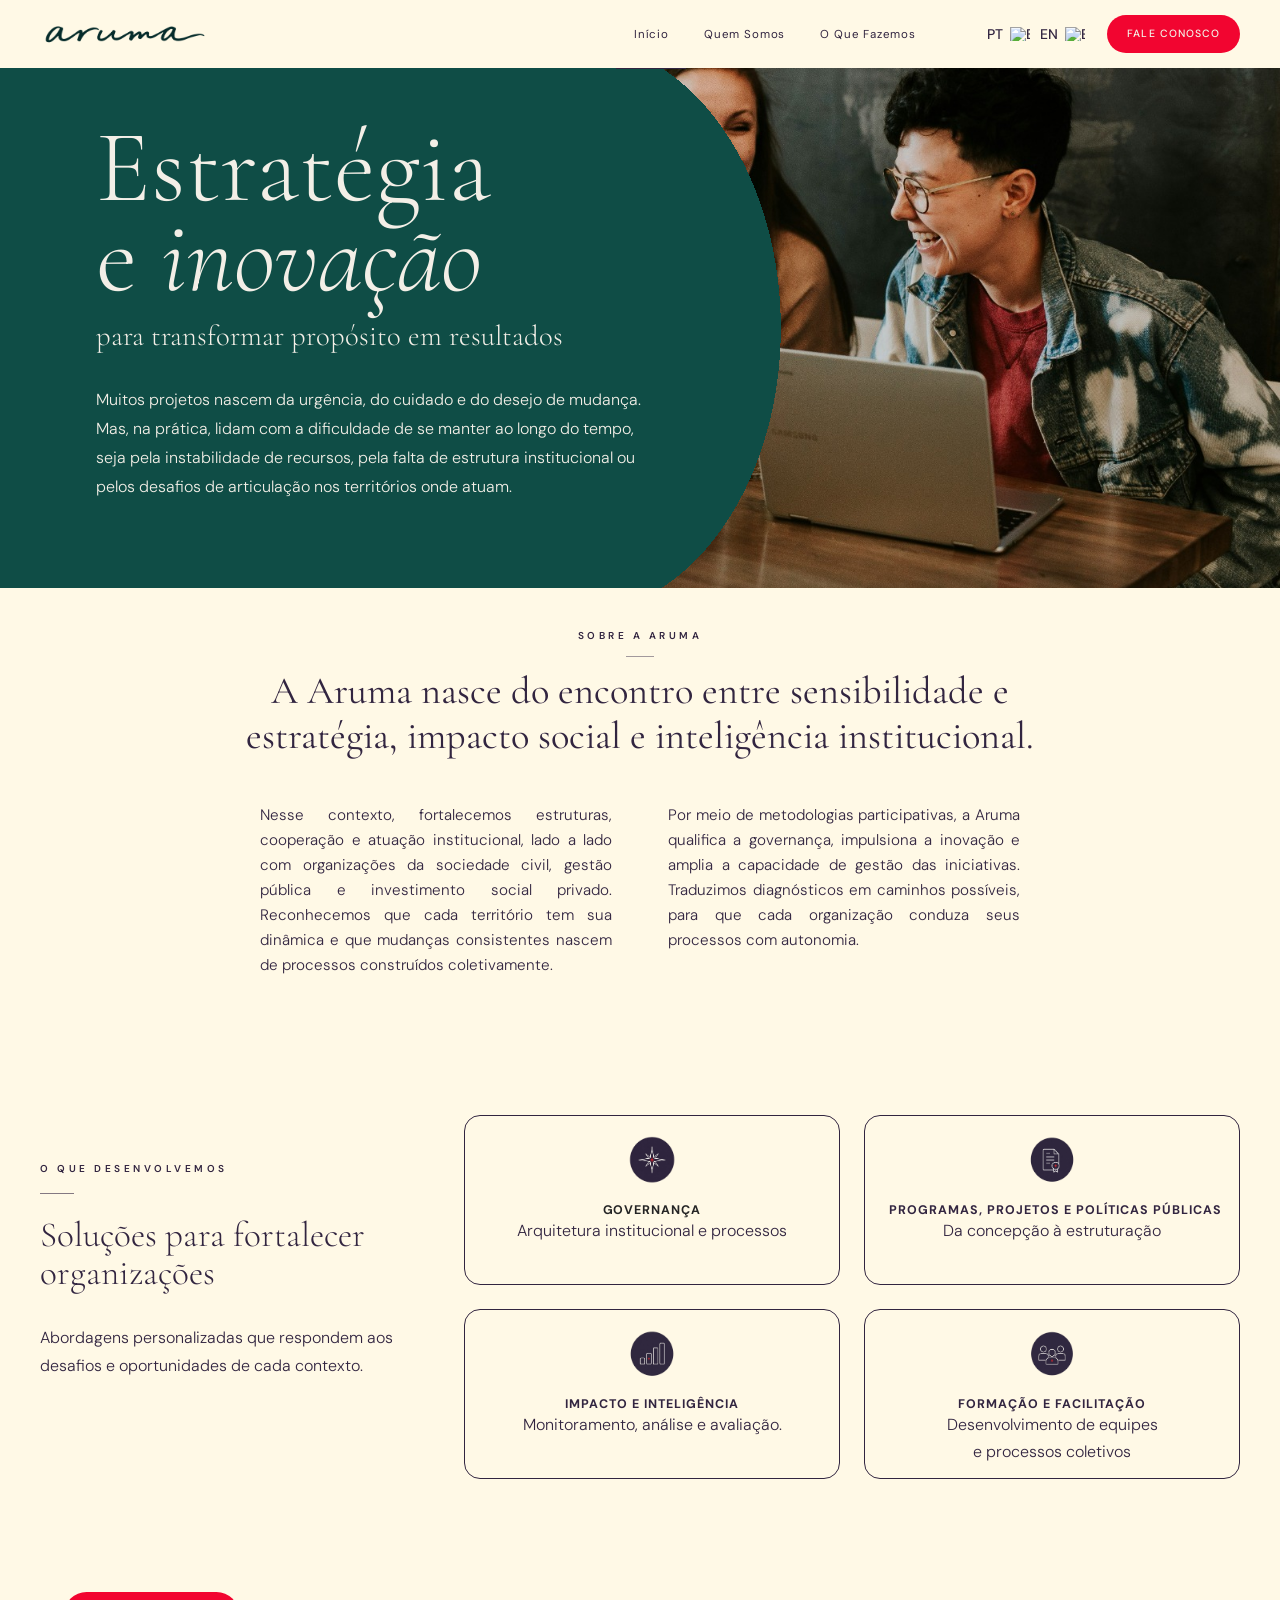
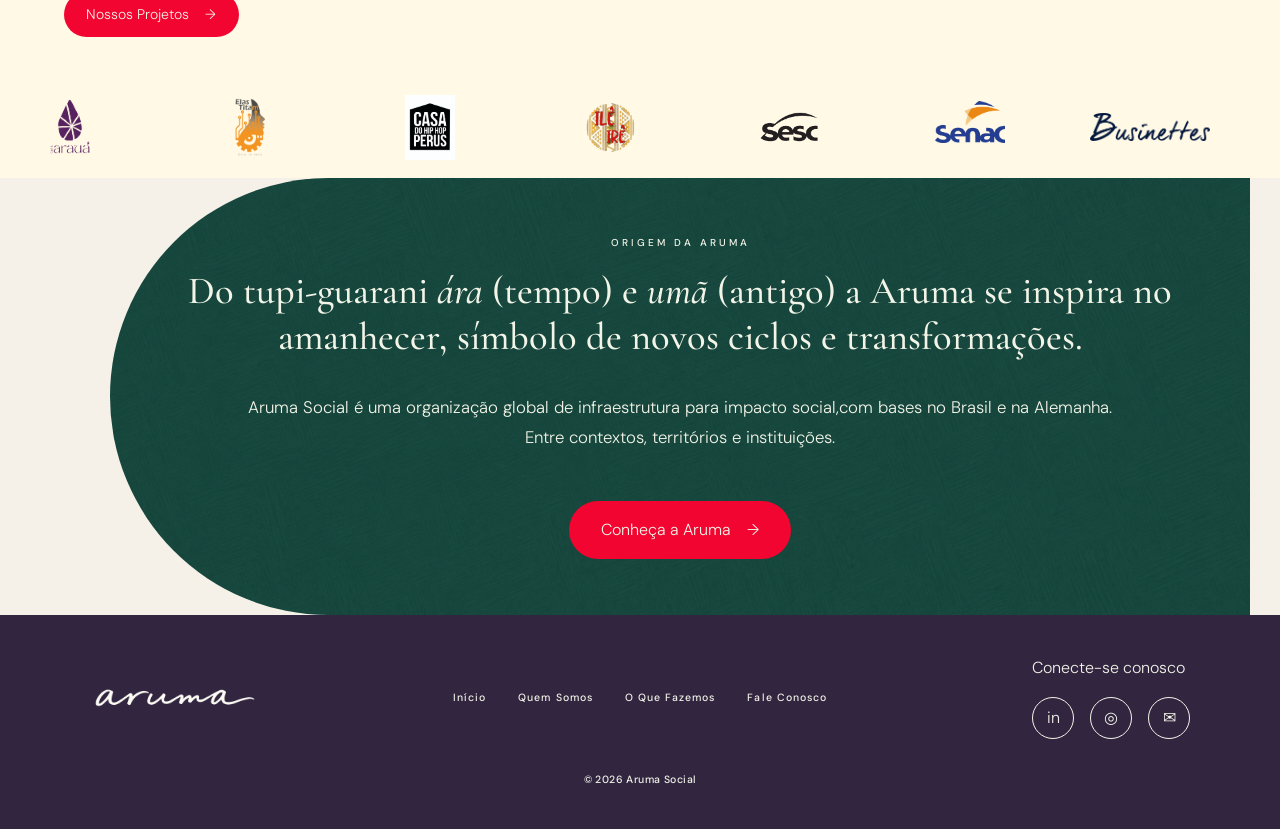
==== commit 7d114524: "Add files via upload" ====
--- a/index.html
+++ b/index.html
@@ -70,24 +70,23 @@
   <span></span>
 </div>
 
-        <div class="hero-new-text">
-          <h1>
-            Estratégia<br>
-            e <em>inovação</em><br>
-            <span>para transformar propósito em resultados</span>
-          </h1>
-
-          <p>
-            Muitos projetos nascem da urgência, do cuidado e do desejo de mudança. Mas, na prática, lidam com a
-            dificuldade de se manter ao longo do tempo, seja pela instabilidade de recursos, pela falta de estrutura
-            institucional ou pelos desafios de articulação nos territórios onde atuam.
-          </p>
-
-          <div class="hero-new-image">
-            <img src="banner-feito-a-mao.png" alt="Imagem institucional Aruma">
-          </div>
-
-        </div>
+<div class="hero-new-text">
+  <h1 data-i18n-html="home.hero.title">
+    Estratégia<br>
+    e <em>inovação</em><br>
+    <span>para transformar propósito em resultados</span>
+  </h1>
+
+  <p data-i18n="home.hero.text">
+    Muitos projetos nascem da urgência, do cuidado e do desejo de mudança. Mas, na prática, lidam com a
+    dificuldade de se manter ao longo do tempo, seja pela instabilidade de recursos, pela falta de estrutura
+    institucional ou pelos desafios de articulação nos territórios onde atuam.
+  </p>
+
+  <div class="hero-new-image">
+    <img src="banner-feito-a-mao.png" alt="Imagem institucional Aruma">
+  </div>
+</div>
     </section>
 
     <div class="manifesto">
@@ -282,19 +281,23 @@
   </div>
 
   <div id="page-quem" class="page">
-    <div class="qs-hero">
-      <div class="qs-hero-l">
-        <div class="qs-ey"></div>
-        <h1 class="qs-h1 ai">
-          A Aruma nasce<br>do encontro<br>
-          <em>entre sensibilidade</em><br>e <em>estratégia</em>
-        </h1>
-      </div>
-      <div class="qs-hero-r">
-        <p class="qs-pull ai">Fortalecer as capacidades de organizações,
-          programas e redes de colaboração é essencial para promover mudanças duradouras nos territórios</p>
-      </div>
-    </div>
+<div class="qs-hero-wrap">
+
+  <div class="qs-hero">
+    <div class="qs-hero-l">
+      <div class="qs-ey"></div>
+      <h1 class="qs-h1 ai">
+        A Aruma nasce<br>do encontro<br>
+        <em>entre sensibilidade</em><br>e <em>estratégia</em>
+      </h1>
+    </div>
+  </div>
+
+  <div class="qs-hero-photo">
+    <img src="reuniao.jpg" alt="Equipe em reunião">
+  </div>
+
+</div>
     <div class="qs-body">
       <div class="qs-row ai">
         <div>
@@ -326,7 +329,7 @@
         </div>
       </div>
       <div class="team-wrap">
-        <div class="team-lbl ai">Equipe</div>
+        <div class="qs-al ai equipe-titulo">Equipe</div>
         <div class="team-grid ai d1">
           <div class="tc">
             <div class="team-avatar">
@@ -371,7 +374,37 @@
         </div>
       </div>
     </div>
-     <p class="partners-title">PARCEIROS & APOIADORES</p>
+     <section class="partners-about">
+
+  <div class="partners-about-head">
+    <p class="partners-about-label">PARCEIROS E APOIADORES</p>
+
+    <h2>
+      É com outras pessoas<br>
+      que o trabalho ganha escala.
+    </h2>
+
+    <div class="partners-about-line"></div>
+
+    <p class="partners-about-text">
+      Trabalhamos em rede com organizações e pessoas que
+      compartilham dos nossos compromissos e contribuem,
+      de diferentes formas, para tornar esse trabalho possível.
+    </p>
+  </div>
+
+  <div class="partners-about-grid">
+
+    <div class="partners-about-col partners-supporters">
+      <h3>APOIADORES</h3>
+      <p>Pessoas que acreditam, conectam e tornam o trabalho possível.</p>
+
+      <!-- apoiadores entram aqui depois -->
+    </div>
+
+  </div>
+
+</section>
     <div class="qs-close">
       <div class="qs-close-in ai">
         <blockquote class="qs-bq">Sensibilidade para compreender contextos.<br> Estratégia para transformar
@@ -883,13 +916,18 @@
 </section>
     <div class="atu-close">
       <div class="atu-close-in ai">
-
-        <div>
-          <p style="font-size:.94rem;line-height:1.82;color:var(--ink3);margin-bottom:2rem">Cada relação começa por uma
-            conversa.</p> <div class="btn-center"></div><a class="btn btn-blue" onclick="go('contato')">Fale conosco <svg viewBox="0 0 16 16">
-              <path d="M2 8h12M9 3l5 5-5 5" />
-            </svg></a>
-        </div>
+<div class="atu-contato-center">
+  <p style="font-size:.94rem;line-height:1.82;color:var(--ink3);margin-bottom:2rem">
+    Cada relação começa por uma conversa.
+  </p>
+
+  <a class="btn btn-blue" onclick="go('contato')">
+    Fale conosco
+    <svg viewBox="0 0 16 16">
+      <path d="M2 8h12M9 3l5 5-5 5" />
+    </svg>
+  </a>
+</div>
       </div>
     </div>
     <div class="pgf">
@@ -956,9 +994,9 @@
             <select>
               <option value="">Selecione</option>
               <option>Governança</option>
-              <option>Metodologia ARUMA</option>
+              <option>Formação e Facilitação</option>
               <option>Impacto &amp; Inteligência</option>
-              <option>Capacitação</option>
+              <option>Programas, Projetos e Políticas Públicas</option>
               <option>Outro</option>
             </select>
           </div>
--- a/aruma.css
+++ b/aruma.css
@@ -811,10 +811,12 @@
   background: url("banner-quem-somos.png") center center / cover no-repeat;
   position: relative;
   overflow: hidden;
+
   display: grid;
-  grid-template-columns: 1.1fr 0.9fr;
-  gap: 4rem;
+  grid-template-columns: 1fr;
   align-items: center;
+  width: 62%;
+  border-radius: 0 500px 500px 0;
 }
 
 .qs-hero::before {
@@ -1259,8 +1261,8 @@
 
 .atu-close-in {
   display: grid;
-  grid-template-columns: 7fr 5fr;
-  gap: 5rem;
+  grid-template-columns: 1fr;
+  gap: 2rem;
   align-items: center;
 }
 
@@ -1281,6 +1283,10 @@
   grid-template-columns: 1fr 1fr;
   min-height: 52vh;
   border-bottom: 1px solid var(--brd);
+
+  width: 62%;
+  border-radius: 0 500px 500px 0;
+  overflow: hidden;
 }
 
 .cont-top-l {
@@ -3889,17 +3895,26 @@
 }
 
 /* topo da página contato */
-#page-contato .cont-top{
-  max-width:1180px !important;
-  margin:0 auto 3rem !important;
-  background:#322540 !important;
-  border-radius:18px !important;
-  padding:4rem !important;
-  display:grid !important;
-  grid-template-columns:1fr 1fr !important;
-  gap:4rem !important;
-  align-items:center !important;
-  border:none !important;
+/* topo da página contato */
+#page-contato .cont-top {
+width: 90% !important;
+margin-left: -5vw !important;
+margin-right: 0 !important;
+margin-bottom: 3rem !important;
+
+  background: #322540 !important;
+
+  border-radius: 0 500px 500px 0 !important;
+  overflow: hidden !important;
+
+  padding: 4rem 5vw !important;
+
+  display: grid !important;
+  grid-template-columns: 1fr 1fr !important;
+  gap: 2rem !important;
+  align-items: center !important;
+
+  border: none !important;
 }
 
 /* título Inicie uma conversa */
@@ -4402,9 +4417,12 @@
 
 @media (max-width:768px){
   #nav .nl,
-  #nav .lang-switch,
   #nav .nc{
     display:none;
+  }
+
+  #nav .lang-switch{
+    display:flex;
   }
 
   #nav .mobile-menu-btn{
@@ -5661,3 +5679,374 @@
     align-items:center !important;
   }
 }
+
+
+#page-atuacao .atu-close-in > div:last-child{
+  display:flex !important;
+  flex-direction:column !important;
+  align-items:center !important;
+  justify-content:center !important;
+  text-align:center !important;
+}
+
+#page-atuacao .atu-close-in > div:last-child p{
+  text-align:center !important;
+  margin-left:auto !important;
+  margin-right:auto !important;
+}
+
+#page-atuacao .atu-close-in > div:last-child .btn{
+  margin-left:auto !important;
+  margin-right:auto !important;
+}
+
+.atu-contato-center{
+  width:100%;
+  display:flex;
+  flex-direction:column;
+  align-items:center;
+  text-align:center;
+}
+
+#page-atuacao .atu-close-in{
+  display:flex !important;
+  justify-content:center !important;
+  align-items:center !important;
+}
+
+#page-atuacao .atu-contato-center{
+  width:100% !important;
+  display:flex !important;
+  flex-direction:column !important;
+  align-items:center !important;
+  justify-content:center !important;
+  text-align:center !important;
+}
+
+/* =========================
+   PARCEIROS E APOIADORES
+   PÁGINA QUEM SOMOS
+========================= */
+
+#page-quem .partners-about{
+  max-width:1150px;
+  margin:0 auto;
+  padding:5rem 5vw;
+  background:#FFF9E6;
+  color:#322540;
+}
+
+/* TOPO */
+#page-quem .partners-about-head{
+  max-width:850px;
+}
+
+#page-quem .partners-about-label{
+  font-size:10px;
+  font-weight:600;
+  letter-spacing:.25em;
+  text-transform:uppercase;
+  color:#F20530;
+  margin-bottom:2rem;
+}
+
+#page-quem .partners-about-head h2{
+  font-family:"Cormorant Garamond", serif;
+  font-size:clamp(2.8rem,5vw,4.6rem);
+  font-weight:400;
+  line-height:1.05;
+  color:#322540;
+  margin:0;
+}
+
+#page-quem .partners-about-line{
+  width:55px;
+  height:2px;
+  background:#F20530;
+  margin:2rem 0;
+}
+
+#page-quem .partners-about-text{
+  max-width:620px;
+  font-size:1rem;
+  line-height:1.7;
+  color:#5d5364;
+  margin-bottom:4rem;
+}
+
+/* PARTE DE BAIXO */
+#page-quem .partners-about-grid{
+  display:grid;
+  grid-template-columns:1fr 1.3fr;
+  gap:4rem;
+  align-items:start;
+}
+
+#page-quem .partners-about-col{
+  min-height:150px;
+}
+
+#page-quem .partners-about-col + .partners-about-col{
+  border-left:1px solid rgba(50,37,64,.18);
+  padding-left:4rem;
+}
+
+#page-quem .partners-about-col h3{
+  font-size:14px;
+  letter-spacing:.18em;
+  text-transform:uppercase;
+  color:#322540;
+  margin-bottom:.6rem;
+}
+
+#page-quem .partners-about-col > p{
+  font-size:.95rem;
+  line-height:1.6;
+  color:#5d5364;
+}
+
+/* RESPONSIVO */
+@media (max-width:768px){
+
+  #page-quem .partners-about{
+    padding:3rem 1.5rem;
+  }
+
+  #page-quem .partners-about-head h2{
+    font-size:2.6rem;
+  }
+
+  #page-quem .partners-about-grid{
+    grid-template-columns:1fr;
+    gap:2.5rem;
+  }
+
+  #page-quem .partners-about-col + .partners-about-col{
+    border-left:none;
+    border-top:1px solid rgba(50,37,64,.18);
+    padding-left:0;
+    padding-top:2.5rem;
+  }
+}
+
+#page-quem .team-wrap .equipe-titulo {
+  display: block !important;
+  width: 100% !important;
+  max-width: none !important;
+  margin: 0 auto 2rem !important;
+  text-align: center !important;
+  position: static !important;
+  transform: none !important;
+}
+
+#page-quem .team-wrap .equipe-titulo {
+  width: 100%;
+  text-align: center;
+  grid-column: 1 / -1;
+  margin-bottom: 2rem;
+}
+
+.portfolio-header > p::after {
+  content: "";
+  display: block;
+  width: 30px;
+  height: 2px;
+  background: #F20530;
+  margin: 8px auto 0;
+}
+
+.qs-hero-wrap {
+  position: relative;
+  width: 100%;
+  min-height: 520px;
+  overflow: hidden;
+}
+
+.qs-hero-photo {
+  position: absolute;
+  top: 0;
+  right: 0;
+  width: 50%;
+  height: 100%;
+  z-index: 1;
+}
+
+.qs-hero-photo img {
+  width: 100%;
+  height: 100%;
+  object-fit: cover;
+  display: block;
+}
+
+.qs-hero {
+  position: relative;
+  z-index: 2;
+}
+
+.qs-hero-wrap {
+  position: relative;
+  width: 100%;
+  min-height: 520px;
+  overflow: hidden;
+
+  background:
+    url("reuniao.jpg") right center / cover no-repeat;
+}
+
+.qs-hero {
+  position: relative;
+  z-index: 2;
+
+  min-height: 520px;
+  width: 62%;
+  padding: 8rem 5vw 5rem;
+
+  background:
+    linear-gradient(rgba(15,77,70,.92), rgba(15,77,70,.92)),
+    url("banner-quem-somos.png") center center / cover no-repeat;
+
+  display: grid;
+  grid-template-columns: 1fr;
+  align-items: center;
+
+  border-radius: 0 500px 500px 0;
+  overflow: hidden;
+}
+
+#page-quem.active .qs-hero {
+  animation: entrada-quem 1.2s ease-out both;
+}
+
+@keyframes entrada-quem {
+  from {
+    opacity: 0;
+    transform: translateX(-120px);
+  }
+
+  to {
+    opacity: 1;
+    transform: translateX(0);
+  }
+}
+
+/* RESPONSIVO — NOVO HERO QUEM SOMOS */
+@media (max-width: 768px) {
+
+  #page-quem .qs-hero-wrap {
+    width: 100%;
+    min-height: 620px;
+    position: relative;
+    overflow: hidden;
+
+    background:
+      url("reuniao.jpg") center center / cover no-repeat;
+  }
+
+  #page-quem .qs-hero {
+    width: 72% !important;
+    min-height: 620px !important;
+
+    padding: 5rem 1.5rem 3rem !important;
+
+    border-radius: 0 280px 280px 0 !important;
+
+    display: flex !important;
+    align-items: center !important;
+
+    overflow: hidden !important;
+  }
+
+  #page-quem .qs-hero-l {
+    width: 100%;
+    padding: 0 !important;
+  }
+
+  #page-quem .qs-h1 {
+    font-size: clamp(2.5rem, 11vw, 3.5rem) !important;
+    line-height: 1.05 !important;
+
+    width: 100% !important;
+    max-width: 100% !important;
+
+    margin: 0 !important;
+
+    overflow: visible !important;
+  }
+
+  #page-quem .qs-h1 em {
+    font-size: inherit !important;
+  }
+}
+
+/* CORREÇÃO FINAL MOBILE — CARD QUEM SOMOS */
+@media (max-width: 768px) {
+  #page-quem .qs-close-in {
+    width: 100% !important;
+    max-width: 100% !important;
+
+    display: grid !important;
+    grid-template-columns: 1fr !important;
+
+    gap: 2rem !important;
+    padding: 2.5rem 1.5rem !important;
+
+    margin: 0 auto !important;
+    box-sizing: border-box !important;
+  }
+
+  #page-quem .qs-close-in > * {
+    width: 100% !important;
+    max-width: 100% !important;
+    margin-left: auto !important;
+    margin-right: auto !important;
+    text-align: center !important;
+  }
+
+  #page-quem .qs-bq {
+    font-size: 1.8rem !important;
+    line-height: 1.2 !important;
+  }
+}
+
+/* MOBILE — CONTATO SEM CURVA */
+@media (max-width: 768px) {
+
+  #page-contato .cont-top {
+    width: 100% !important;
+    max-width: 100% !important;
+
+    margin: 0 0 2rem 0 !important;
+
+    border-radius: 0 !important;
+    overflow: visible !important;
+
+    padding: 3rem 1.5rem !important;
+
+    display: grid !important;
+    grid-template-columns: 1fr !important;
+
+    gap: 2rem !important;
+  }
+
+  #page-contato .cont-top-l,
+  #page-contato .cont-top-r {
+    width: 100% !important;
+    max-width: 100% !important;
+  }
+
+  #page-contato .cont-top-r {
+    display: flex !important;
+    justify-content: center !important;
+  }
+
+  #page-contato .cont-sub {
+    width: 100% !important;
+    max-width: 100% !important;
+    text-align: center !important;
+  }
+}
+
+/* ESCONDER APENAS A BARRA ENTRE PT E EN */
+.lang-separator {
+  display: none !important;
+}
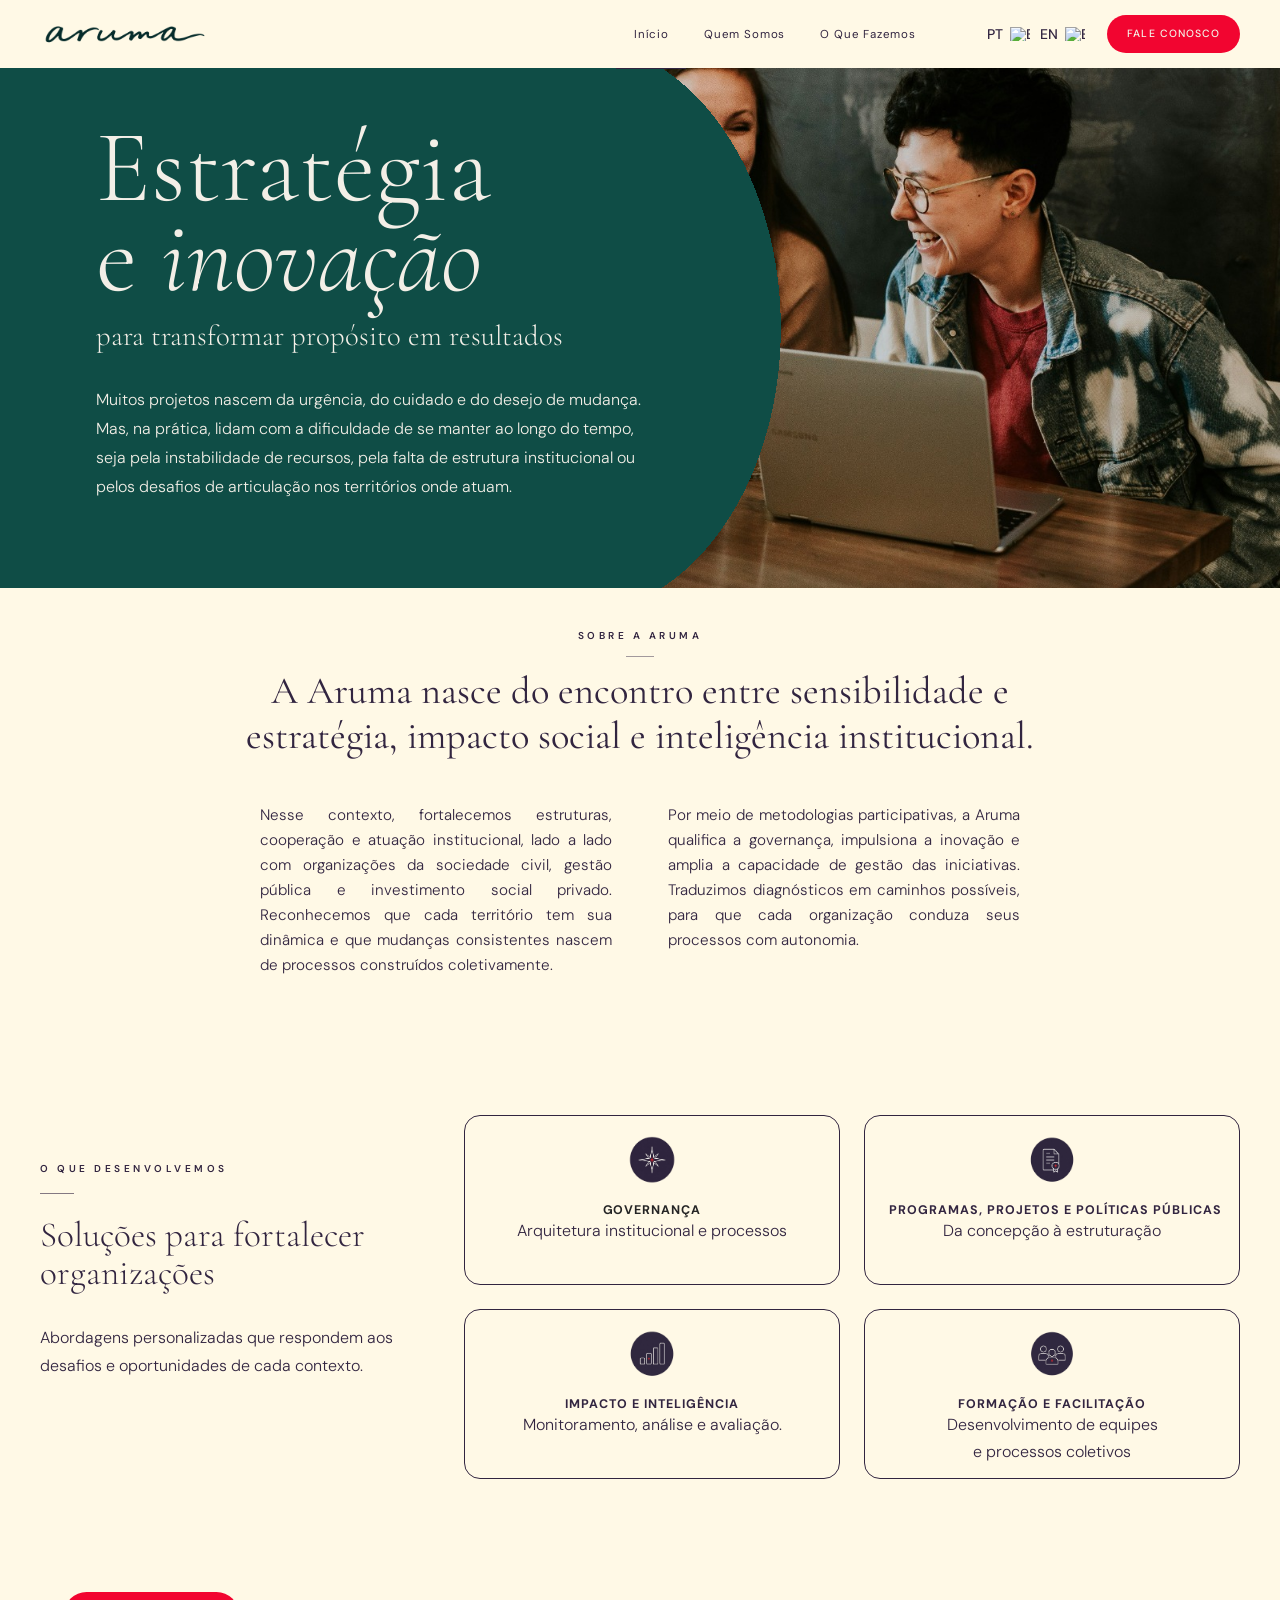
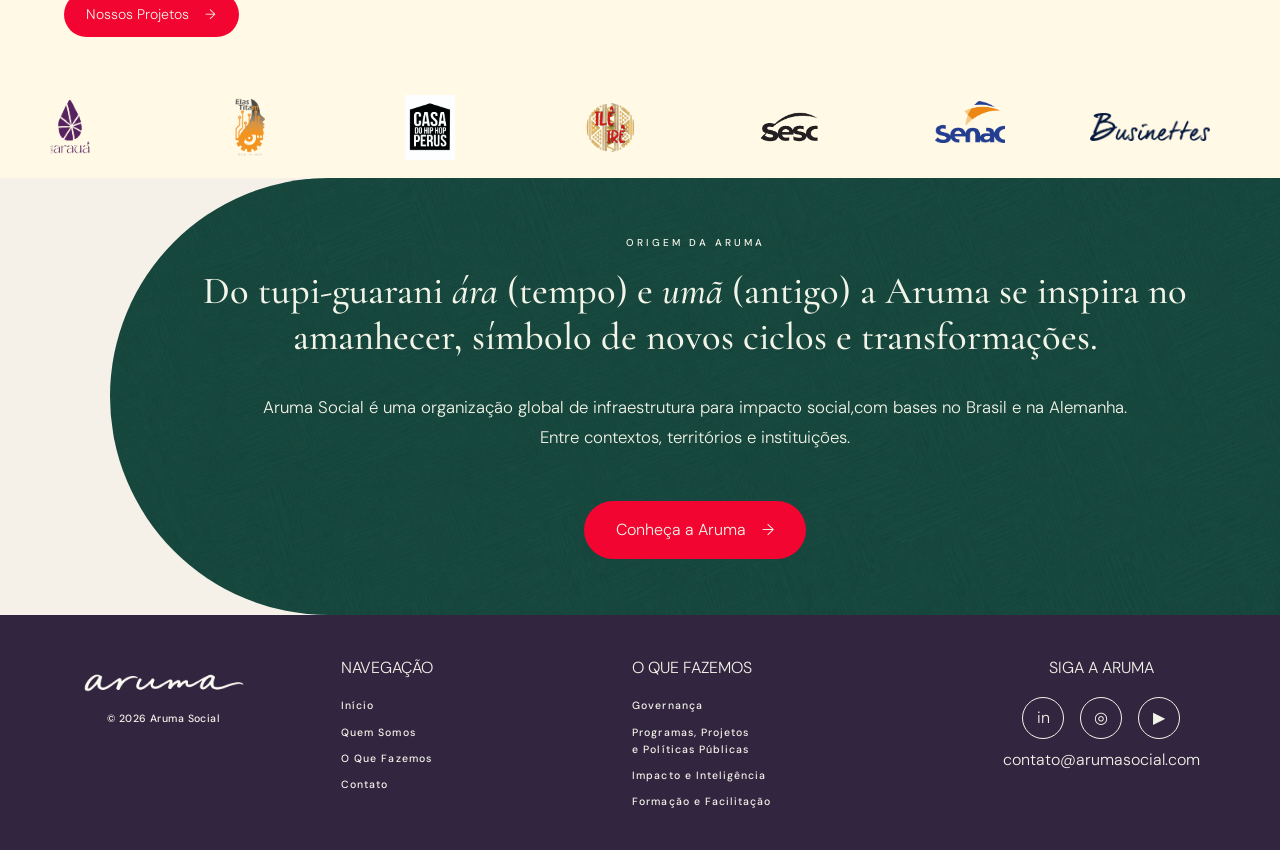
==== commit ebbd2a6b: "Add files via upload" ====
--- a/index.html
+++ b/index.html
@@ -89,64 +89,94 @@
 </div>
     </section>
 
-    <div class="manifesto">
-      <div class="wrap">
-        <div class="mf-inner ai" id="quem">
-          <p class="mf-label">Sobre a Aruma</p>
-          <p class="mf-quote"><strong>A Aruma nasce do encontro entre sensibilidade e estratégia, impacto social e
-              inteligência institucional.</strong></p>
-          <div style="height:10px;"></div>
-        </div>
-        <div class="mf-body">
-          <p>Nesse contexto, fortalecemos estruturas, cooperação e atuação institucional, lado a lado com organizações
-            da sociedade civil, gestão pública e investimento social privado.
-            Reconhecemos que cada território tem sua dinâmica e que mudanças consistentes nascem de processos
-            construídos coletivamente.
-          </p>
-
-          <p>Por meio de metodologias participativas, a Aruma qualifica a governança, impulsiona a inovação e amplia a
-            capacidade de gestão das iniciativas. Traduzimos diagnósticos em caminhos possíveis, para que cada
-            organização conduza seus processos com autonomia.</p>
-        </div>
-      </div>
-    </div>
+<div class="manifesto">
+  <div class="wrap">
+    <div class="mf-inner ai" id="quem">
+
+      <p class="mf-label" data-i18n="home.about.label">
+        Sobre a Aruma
+      </p>
+
+      <p class="mf-quote">
+        <strong data-i18n="home.about.quote">
+          A Aruma nasce do encontro entre sensibilidade e estratégia, impacto social e
+          inteligência institucional.
+        </strong>
+      </p>
+
+      <div style="height:10px;"></div>
+    </div>
+
+    <div class="mf-body">
+
+      <p data-i18n="home.about.text1">
+        Nesse contexto, fortalecemos estruturas, cooperação e atuação institucional, lado a lado com organizações
+        da sociedade civil, gestão pública e investimento social privado.
+        Reconhecemos que cada território tem sua dinâmica e que mudanças consistentes nascem de processos
+        construídos coletivamente.
+      </p>
+
+      <p data-i18n="home.about.text2">
+        Por meio de metodologias participativas, a Aruma qualifica a governança, impulsiona a inovação e amplia a
+        capacidade de gestão das iniciativas. Traduzimos diagnósticos em caminhos possíveis, para que cada
+        organização conduza seus processos com autonomia.
+      </p>
+
+    </div>
+  </div>
+</div>
     <div class="solutions">
       <div class="wrap">
 
-        <div class="solutions-head">
-          <p class="solutions-label">O que desenvolvemos</p>
-
-          <h2 style="font-size:2.2rem !important; line-height:1.08 !important;">Soluções para fortalecer organizações
-          </h2>
-          <p class="solutions-intro">
-            Abordagens personalizadas que respondem aos desafios e oportunidades de cada contexto.
-          </p>
-        </div>
-        <div class="solutions-grid">
-          <div class="solution-card card-governanca" onclick="goToSection('sec-governanca')">
-            <img src="estrela-icone.png" class="solution-icon" alt="">
-            <h3>Governança</h3>
-            <p class="card-desc-ajuste">Arquitetura institucional e processos</p>
-          </div>
-
-          <div class="solution-card" onclick="goToSection('sec-programas')">
-            <img src="documento-icone.png" class="solution-icon" alt="">
-            <h3>Programas, Projetos e Políticas Públicas</h3>
-            <p class="programas-desc">Da concepção à estruturação</p>
-          </div>
-
-          <div class="solution-card" onclick="goToSection('sec-impacto')">
-            <img src="analise-icone.png" class="solution-icon" alt="">
-            <h3>Impacto e Inteligência</h3>
-            <p class="card-desc-ajuste">Monitoramento, análise e avaliação.</p>
-          </div>
-
-          <div class="solution-card" onclick="goToSection('sec-formacao')">
-            <img src="coletivo-icone.png" class="solution-icon" alt="">
-            <h3>Formação e Facilitação</h3>
-            <p class="card-desc-ajuste">Desenvolvimento de equipes <br> e processos coletivos</p>
-          </div>
-        </div>
+<div class="solutions-head">
+  <p class="solutions-label" data-i18n="home.solutions.label">
+    O que desenvolvemos
+  </p>
+
+  <h2 data-i18n="home.solutions.title"
+      style="font-size:2.2rem !important; line-height:1.08 !important;">
+    Soluções para fortalecer organizações
+  </h2>
+
+  <p class="solutions-intro" data-i18n="home.solutions.text">
+    Abordagens personalizadas que respondem aos desafios e oportunidades de cada contexto.
+  </p>
+</div>
+<div class="solutions-grid">
+
+  <div class="solution-card card-governanca" onclick="goToSection('sec-governanca')">
+    <img src="estrela-icone.png" class="solution-icon" alt="">
+    <h3 data-i18n="home.cards.governance.title">Governança</h3>
+    <p class="card-desc-ajuste" data-i18n="home.cards.governance.text">
+      Arquitetura institucional e processos
+    </p>
+  </div>
+
+  <div class="solution-card" onclick="goToSection('sec-programas')">
+    <img src="documento-icone.png" class="solution-icon" alt="">
+    <h3 data-i18n="home.cards.programs.title">Programas, Projetos e Políticas Públicas</h3>
+    <p class="programas-desc" data-i18n="home.cards.programs.text">
+      Da concepção à estruturação
+    </p>
+  </div>
+
+  <div class="solution-card" onclick="goToSection('sec-impacto')">
+    <img src="analise-icone.png" class="solution-icon" alt="">
+    <h3 data-i18n="home.cards.impact.title">Impacto e Inteligência</h3>
+    <p class="card-desc-ajuste" data-i18n="home.cards.impact.text">
+      Monitoramento, análise e avaliação.
+    </p>
+  </div>
+
+  <div class="solution-card" onclick="goToSection('sec-formacao')">
+    <img src="coletivo-icone.png" class="solution-icon" alt="">
+    <h3 data-i18n="home.cards.training.title">Formação e Facilitação</h3>
+    <p class="card-desc-ajuste" data-i18n="home.cards.training.text">
+      Desenvolvimento de equipes <br> e processos coletivos
+    </p>
+  </div>
+
+</div>
 
       </div>
     </div>
@@ -154,7 +184,7 @@
   <p class="partners-title"></p>
 
 <a class="origin-btn partners-btn" onclick="goToPortfolio()">
-   Nossos Projetos
+  <span data-i18n="home.projects.button">Nossos Projetos</span>
   <span>→</span>
 </a>
 
@@ -234,50 +264,81 @@
 </div>
 </section>
  <section class="origin-section">
-  <div class="origin-content">
-    <p class="origin-label">Origem da Aruma</p>
-
-        <h2>Do tupi-guarani <em>ára</em> (tempo) e <em>umã</em> (antigo) a Aruma se inspira no amanhecer, símbolo de
-          novos ciclos e transformações.</h2>
-        <p>Aruma Social é uma organização global de infraestrutura para impacto social,com bases no Brasil e na Alemanha.
-              Entre contextos, territórios e instituições.</p>
-
+ <div class="origin-content">
+  <p class="origin-label" data-i18n="home.origin.label">
+    Origem da Aruma
+  </p>
+
+  <h2 data-i18n-html="home.origin.title">
+    Do tupi-guarani <em>ára</em> (tempo) e <em>umã</em> (antigo) a Aruma se inspira no amanhecer, símbolo de
+    novos ciclos e transformações.
+  </h2>
+
+  <p data-i18n="home.origin.text">
+    Aruma Social é uma organização global de infraestrutura para impacto social,com bases no Brasil e na Alemanha.
+    Entre contextos, territórios e instituições.
+  </p>
         
 
-        <a class="origin-btn" onclick="go('quem')">
-          Conheça a Aruma
-          <span>→</span>
-        </a>
+<a class="origin-btn" onclick="go('quem')">
+  <span data-i18n="home.origin.button">Conheça a Aruma</span>
+  <span>→</span>
+</a>
       </div>
     </section>
-    <div class="pgf">
-      <div class="pgf-in">
-        <div class="pgf-brand" onclick="go('home')" style="cursor:pointer;">
-          <img src="aruma-logo-branca.png" alt="">
-          <span></span>
-        </div>
-        <p class="pgf-copy">© 2026 Aruma Social </p>
-        <div class="pgf-navigation">
-
-          <div class="pgf-links">
-            <a onclick="go('home')">Início</a>
-            <a onclick="go('quem')">Quem Somos</a>
-            <a onclick="go('atuacao')">O Que Fazemos</a>
-            <a onclick="go('contato')">Fale Conosco</a>
-          </div>
-        </div>
-
-        <div class="pgf-contact">
-          <p class="pgf-title">Conecte-se conosco</p>
-
-          <div class="pgf-social">
-            <span class="pgf-social-icon">in</span>
-            <span class="pgf-social-icon">◎</span>
-            <span class="pgf-social-icon">✉</span>
-          </div>
-        </div>
-      </div>
-    </div>
+
+<div class="pgf">
+  <div class="pgf-in">
+
+    <!-- COLUNA 1 - MARCA -->
+    <div class="pgf-brand-area">
+      <div class="pgf-brand" onclick="go('home')" style="cursor:pointer;">
+        <img src="aruma-logo-branca.png" alt="Aruma Social">
+      </div>
+
+      <p class="pgf-copy">© 2026 Aruma Social</p>
+    </div>
+
+    <!-- COLUNA 2 - NAVEGAÇÃO -->
+    <div class="pgf-navigation">
+      <p class="pgf-title">NAVEGAÇÃO</p>
+
+<div class="pgf-links">
+  <a onclick="go('home')">Início</a>
+  <a onclick="go('quem')">Quem Somos</a>
+  <a onclick="go('atuacao')">O Que Fazemos</a>
+  <a onclick="go('contato')">Contato</a>
+</div>
+    </div>
+
+    <!-- COLUNA 3 - O QUE FAZEMOS -->
+    <div class="pgf-services">
+      <p class="pgf-title">O QUE FAZEMOS</p>
+
+      <div class="pgf-links">
+        <a onclick="goToSection('sec-governanca')">Governança</a>
+        <a onclick="goToSection('sec-programas')">Programas, Projetos<br>e Políticas Públicas</a>
+        <a onclick="goToSection('sec-impacto')">Impacto e Inteligência</a>
+        <a onclick="goToSection('sec-formacao')">Formação e Facilitação</a>
+      </div>
+    </div>
+
+    <!-- COLUNA 4 - REDES -->
+    <div class="pgf-contact">
+      <p class="pgf-title">SIGA A ARUMA</p>
+
+      <div class="pgf-social">
+        <span class="pgf-social-icon">in</span>
+        <span class="pgf-social-icon">◎</span>
+        <span class="pgf-social-icon">▶</span>
+      </div>
+
+      <p class="pgf-email">contato@arumasocial.com</p>
+    </div>
+
+  </div>
+</div>
+
   </div>
 
   <div id="page-quem" class="page">
@@ -417,35 +478,59 @@
         </div>
       </div>
     </div>
-    <div class="pgf">
-      <div class="pgf-in">
-        <div class="pgf-brand" onclick="go('home')" style="cursor:pointer;">
-          <img src="aruma-logo-branca.png" alt="">
-          <span></span>
-        </div>
-        <p class="pgf-copy">© 2026 Aruma Social</p>
-        <div class="pgf-navigation">
-
-
-          <div class="pgf-links">
-            <a onclick="go('home')">Início</a>
-            <a onclick="go('quem')">Quem Somos</a>
-            <a onclick="go('atuacao')">O Que Fazemos</a>
-            <a onclick="go('contato')">Fale Conosco</a>
-          </div>
-        </div>
-
-        <div class="pgf-contact">
-          <p class="pgf-title">Conecte-se conosco</p>
-
-          <div class="pgf-social">
-            <span class="pgf-social-icon">in</span>
-            <span class="pgf-social-icon">◎</span>
-            <span class="pgf-social-icon">✉</span>
-          </div>
-        </div>
-      </div>
-    </div>
+
+<div class="pgf">
+  <div class="pgf-in">
+
+    <!-- COLUNA 1 - MARCA -->
+    <div class="pgf-brand-area">
+      <div class="pgf-brand" onclick="go('home')" style="cursor:pointer;">
+        <img src="aruma-logo-branca.png" alt="Aruma Social">
+      </div>
+
+      <p class="pgf-copy">© 2026 Aruma Social</p>
+    </div>
+
+    <!-- COLUNA 2 - NAVEGAÇÃO -->
+    <div class="pgf-navigation">
+      <p class="pgf-title">NAVEGAÇÃO</p>
+
+<div class="pgf-links">
+  <a onclick="go('home')">Início</a>
+  <a onclick="go('quem')">Quem Somos</a>
+  <a onclick="go('atuacao')">O Que Fazemos</a>
+  <a onclick="go('contato')">Contato</a>
+</div>
+    </div>
+
+    <!-- COLUNA 3 - O QUE FAZEMOS -->
+    <div class="pgf-services">
+      <p class="pgf-title">O QUE FAZEMOS</p>
+
+      <div class="pgf-links">
+        <a onclick="goToSection('sec-governanca')">Governança</a>
+        <a onclick="goToSection('sec-programas')">Programas, Projetos<br>e Políticas Públicas</a>
+        <a onclick="goToSection('sec-impacto')">Impacto e Inteligência</a>
+        <a onclick="goToSection('sec-formacao')">Formação e Facilitação</a>
+      </div>
+    </div>
+
+    <!-- COLUNA 4 - REDES -->
+    <div class="pgf-contact">
+      <p class="pgf-title">SIGA A ARUMA</p>
+
+      <div class="pgf-social">
+        <span class="pgf-social-icon">in</span>
+        <span class="pgf-social-icon">◎</span>
+        <span class="pgf-social-icon">▶</span>
+      </div>
+
+      <p class="pgf-email">contato@arumasocial.com</p>
+    </div>
+
+  </div>
+</div>
+
   </div>
 
 <div id="page-atuacao" class="page">
@@ -930,36 +1015,59 @@
 </div>
       </div>
     </div>
-    <div class="pgf">
-      <div class="pgf-in">
-        <div class="pgf-brand" onclick="go('home')" style="cursor:pointer;">
-          <img src="aruma-logo-branca.png" alt="">
-          <span></span>
-        </div>
-
-        <div class="pgf-navigation">
-
-
-          <div class="pgf-links">
-            <a onclick="go('home')">Início</a>
-            <a onclick="go('quem')">Quem Somos</a>
-            <a onclick="go('atuacao')">O Que Fazemos</a>
-            <a onclick="go('contato')">Fale Conosco</a>
-          </div>
-        </div>
-
-        <div class="pgf-contact">
-          <p class="pgf-title">Conecte-se conosco</p>
-
-          <div class="pgf-social">
-            <span class="pgf-social-icon">in</span>
-            <span class="pgf-social-icon">◎</span>
-            <span class="pgf-social-icon">✉</span>
-          </div>
-        </div>
-        <p class="pgf-copy">© 2026 Aruma Social</p>
-      </div>
-    </div>
+
+<div class="pgf">
+  <div class="pgf-in">
+
+    <!-- COLUNA 1 - MARCA -->
+    <div class="pgf-brand-area">
+      <div class="pgf-brand" onclick="go('home')" style="cursor:pointer;">
+        <img src="aruma-logo-branca.png" alt="Aruma Social">
+      </div>
+
+      <p class="pgf-copy">© 2026 Aruma Social</p>
+    </div>
+
+    <!-- COLUNA 2 - NAVEGAÇÃO -->
+    <div class="pgf-navigation">
+      <p class="pgf-title">NAVEGAÇÃO</p>
+
+<div class="pgf-links">
+  <a onclick="go('home')">Início</a>
+  <a onclick="go('quem')">Quem Somos</a>
+  <a onclick="go('atuacao')">O Que Fazemos</a>
+  <a onclick="go('contato')">Contato</a>
+</div>
+    </div>
+
+    <!-- COLUNA 3 - O QUE FAZEMOS -->
+    <div class="pgf-services">
+      <p class="pgf-title">O QUE FAZEMOS</p>
+
+      <div class="pgf-links">
+        <a onclick="goToSection('sec-governanca')">Governança</a>
+        <a onclick="goToSection('sec-programas')">Programas, Projetos<br>e Políticas Públicas</a>
+        <a onclick="goToSection('sec-impacto')">Impacto e Inteligência</a>
+        <a onclick="goToSection('sec-formacao')">Formação e Facilitação</a>
+      </div>
+    </div>
+
+    <!-- COLUNA 4 - REDES -->
+    <div class="pgf-contact">
+      <p class="pgf-title">SIGA A ARUMA</p>
+
+      <div class="pgf-social">
+        <span class="pgf-social-icon">in</span>
+        <span class="pgf-social-icon">◎</span>
+        <span class="pgf-social-icon">▶</span>
+      </div>
+
+      <p class="pgf-email">contato@arumasocial.com</p>
+    </div>
+
+  </div>
+</div>
+
   </div>
 
   <div id="page-contato" class="page" style="background:var(--bg2); padding:5.5rem 0; border-top:1px solid var(--brd)">
@@ -1008,35 +1116,57 @@
         </div>
       </div>
     </div>
-    <div class="pgf">
-      <div class="pgf-in">
-        <div class="pgf-brand" onclick="go('home')" style="cursor:pointer;">
-          <img src="aruma-logo-branca.png" alt="">
-          <span></span>
-        </div>
-        <p class="pgf-copy">© 2026 Aruma Social</p>
-        <div class="pgf-navigation">
-
-
-          <div class="pgf-links">
-            <a onclick="go('home')">Início</a>
-            <a onclick="go('quem')">Quem Somos</a>
-            <a onclick="go('atuacao')">O Que Fazemos</a>
-            <a onclick="go('contato')">Fale Conosco</a>
-          </div>
-        </div>
-
-        <div class="pgf-contact">
-          <p class="pgf-title">Conecte-se conosco</p>
-
-          <div class="pgf-social">
-            <span class="pgf-social-icon">in</span>
-            <span class="pgf-social-icon">◎</span>
-            <span class="pgf-social-icon">✉</span>
-          </div>
-        </div>
-      </div>
-    </div>
+<div class="pgf">
+  <div class="pgf-in">
+
+    <!-- COLUNA 1 - MARCA -->
+    <div class="pgf-brand-area">
+      <div class="pgf-brand" onclick="go('home')" style="cursor:pointer;">
+        <img src="aruma-logo-branca.png" alt="Aruma Social">
+      </div>
+
+      <p class="pgf-copy">© 2026 Aruma Social</p>
+    </div>
+
+    <!-- COLUNA 2 - NAVEGAÇÃO -->
+    <div class="pgf-navigation">
+      <p class="pgf-title">NAVEGAÇÃO</p>
+
+<div class="pgf-links">
+  <a onclick="go('home')">Início</a>
+  <a onclick="go('quem')">Quem Somos</a>
+  <a onclick="go('atuacao')">O Que Fazemos</a>
+  <a onclick="go('contato')">Contato</a>
+</div>
+    </div>
+
+    <!-- COLUNA 3 - O QUE FAZEMOS -->
+    <div class="pgf-services">
+      <p class="pgf-title">O QUE FAZEMOS</p>
+
+      <div class="pgf-links">
+        <a onclick="goToSection('sec-governanca')">Governança</a>
+        <a onclick="goToSection('sec-programas')">Programas, Projetos<br>e Políticas Públicas</a>
+        <a onclick="goToSection('sec-impacto')">Impacto e Inteligência</a>
+        <a onclick="goToSection('sec-formacao')">Formação e Facilitação</a>
+      </div>
+    </div>
+
+    <!-- COLUNA 4 - REDES -->
+    <div class="pgf-contact">
+      <p class="pgf-title">SIGA A ARUMA</p>
+
+      <div class="pgf-social">
+        <span class="pgf-social-icon">in</span>
+        <span class="pgf-social-icon">◎</span>
+        <span class="pgf-social-icon">▶</span>
+      </div>
+
+      <p class="pgf-email">contato@arumasocial.com</p>
+    </div>
+
+  </div>
+</div>
   </div>
 <script src="idiomas.js"></script>
   <script src="aruma.js"></script>
--- a/aruma.css
+++ b/aruma.css
@@ -4586,12 +4586,17 @@
 }
 
 /* Formato invertido do banner Origem da Aruma — desktop */
-@media (min-width:901px){
-  #page-home .origin-section{
-    width:calc(100% - 24px);
-    margin-left:auto;
-    border-radius:300px 0 0 300px;
-    overflow:hidden;
+@media (min-width: 901px) {
+  #page-home .origin-section {
+    width: 100vw !important;
+    max-width: none !important;
+
+    margin-left: calc(50% - 50vw) !important;
+    margin-right: calc(50% - 50vw) !important;
+
+    border-radius: 300px 0 0 300px !important;
+    overflow: hidden;
+    box-sizing: border-box;
   }
 }
 
@@ -5660,7 +5665,7 @@
 @media (min-width:901px){
 
   #page-home .origin-section{
-    width:calc(100% - 140px) !important;
+    width:calc(100% - 110px) !important;
     margin-left:110px !important;
     margin-right:0 !important;
 
@@ -6050,3 +6055,103 @@
 .lang-separator {
   display: none !important;
 }
+
+
+/* NOVO RODAPÉ ARUMA — DESKTOP */
+@media (min-width: 769px) {
+
+  .pgf-in:has(.pgf-services) {
+    max-width: 1180px !important;
+    margin: 0 auto !important;
+
+    display: grid !important;
+    grid-template-columns: 1fr 1fr 1.35fr 1fr !important;
+    grid-template-areas: "marca navegacao servicos contato" !important;
+
+    gap: 4rem !important;
+    align-items: start !important;
+  }
+
+  .pgf-in:has(.pgf-services) .pgf-brand-area {
+    grid-area: marca;
+  }
+
+  .pgf-in:has(.pgf-services) .pgf-navigation {
+    grid-area: navegacao !important;
+  }
+
+  .pgf-in:has(.pgf-services) .pgf-services {
+    grid-area: servicos !important;
+  }
+
+  .pgf-in:has(.pgf-services) .pgf-contact {
+    grid-area: contato !important;
+  }
+
+  .pgf-in:has(.pgf-services) .pgf-navigation,
+  .pgf-in:has(.pgf-services) .pgf-services,
+  .pgf-in:has(.pgf-services) .pgf-contact {
+    text-align: left !important;
+    justify-self: start !important;
+  }
+
+  .pgf-in:has(.pgf-services) .pgf-links {
+    display: flex !important;
+    flex-direction: column !important;
+    align-items: flex-start !important;
+    gap: .55rem !important;
+  }
+
+  .pgf-in:has(.pgf-services) .pgf-title {
+    display: block !important;
+    margin-bottom: 1rem !important;
+  }
+
+  .pgf-in:has(.pgf-services) .pgf-social {
+    justify-content: flex-start !important;
+  }
+}
+
+
+/* CENTRALIZAR REDES E EMAIL DO RODAPÉ */
+@media (min-width: 769px) {
+
+  .pgf-in:has(.pgf-services) .pgf-contact {
+    display: flex !important;
+    flex-direction: column !important;
+    align-items: center !important;
+    text-align: center !important;
+  }
+
+  .pgf-in:has(.pgf-services) .pgf-social {
+    justify-content: center !important;
+  }
+
+  .pgf-in:has(.pgf-services) .pgf-email {
+    width: 100%;
+    text-align: center !important;
+    margin-top: .5rem;
+  }
+
+}
+
+/* CENTRALIZAR COPYRIGHT ABAIXO DA LOGO */
+@media (min-width: 769px) {
+
+  .pgf-in:has(.pgf-services) .pgf-brand-area {
+    display: flex !important;
+    flex-direction: column !important;
+    align-items: center !important;
+    text-align: center !important;
+  }
+
+  .pgf-in:has(.pgf-services) .pgf-copy {
+    width: 100%;
+    text-align: center !important;
+    margin-left: 0 !important;
+    margin-right: 0 !important;
+  }
+
+}
+
+
